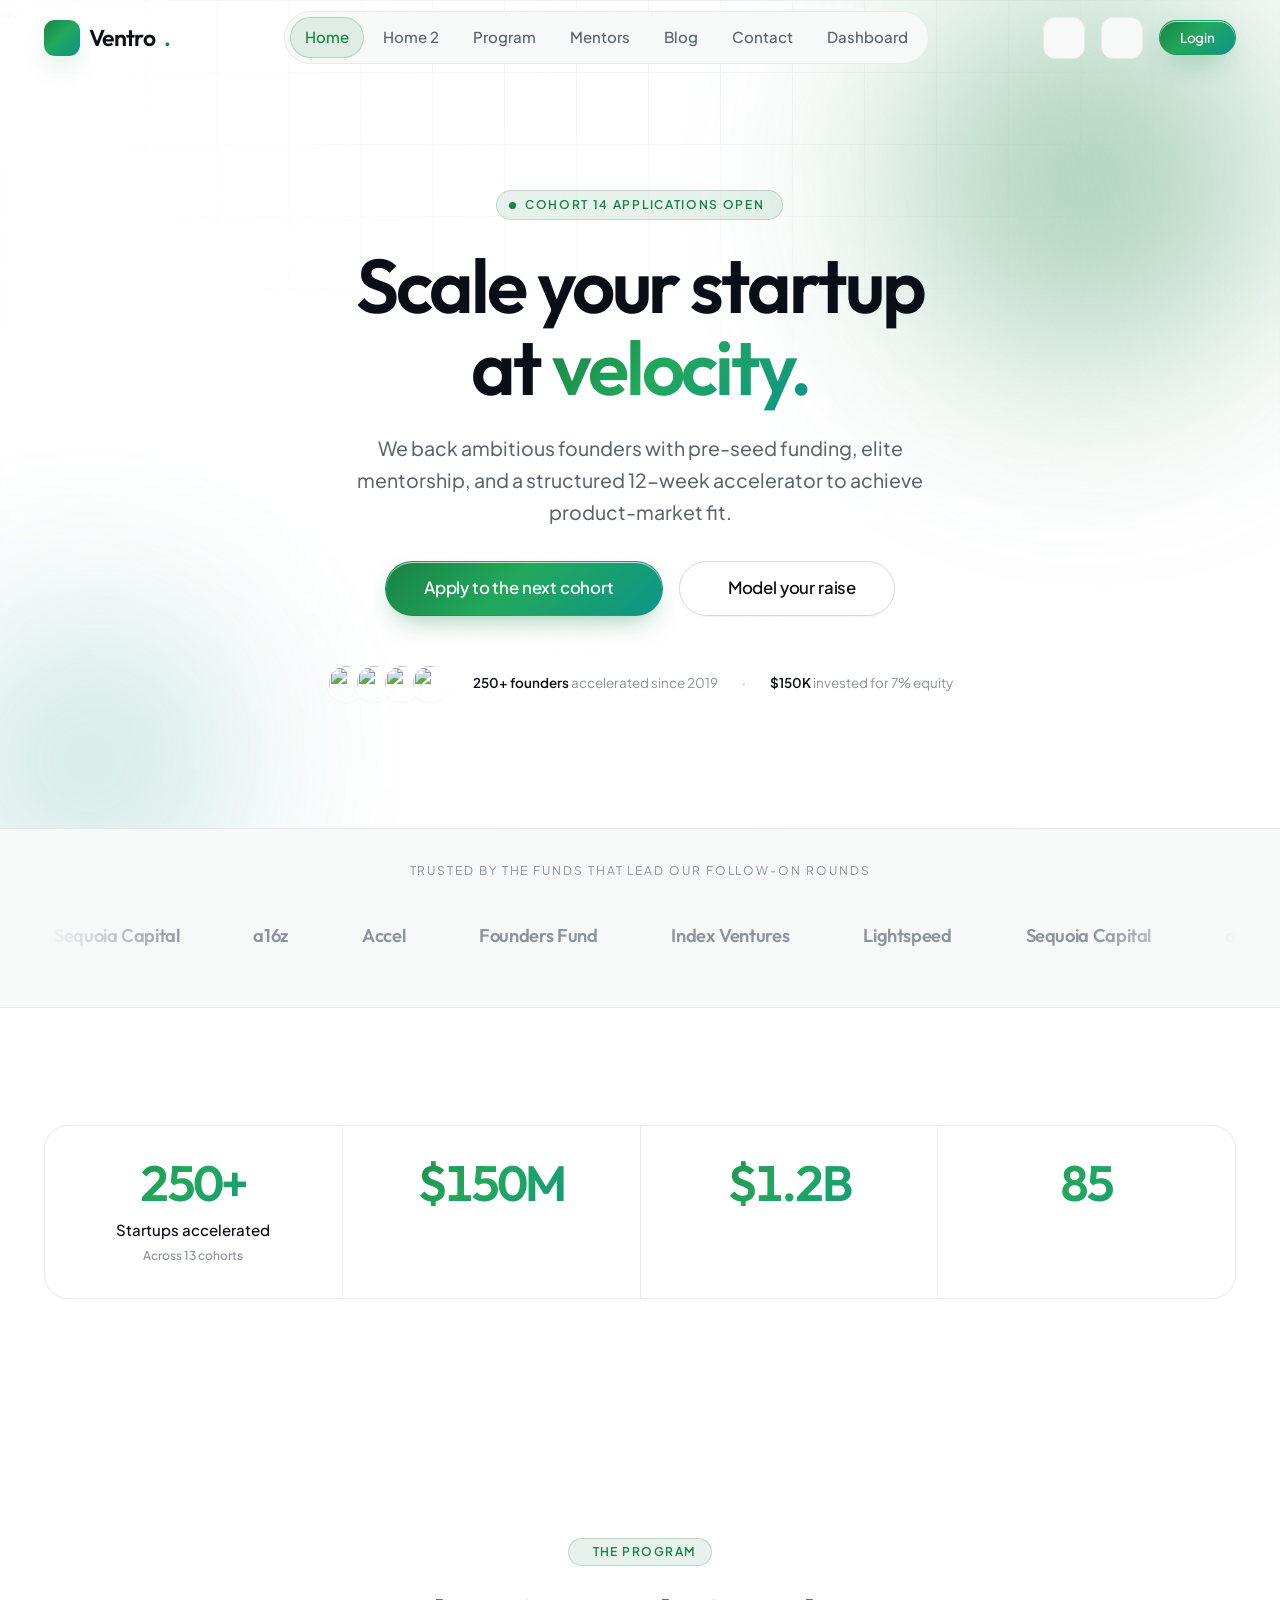
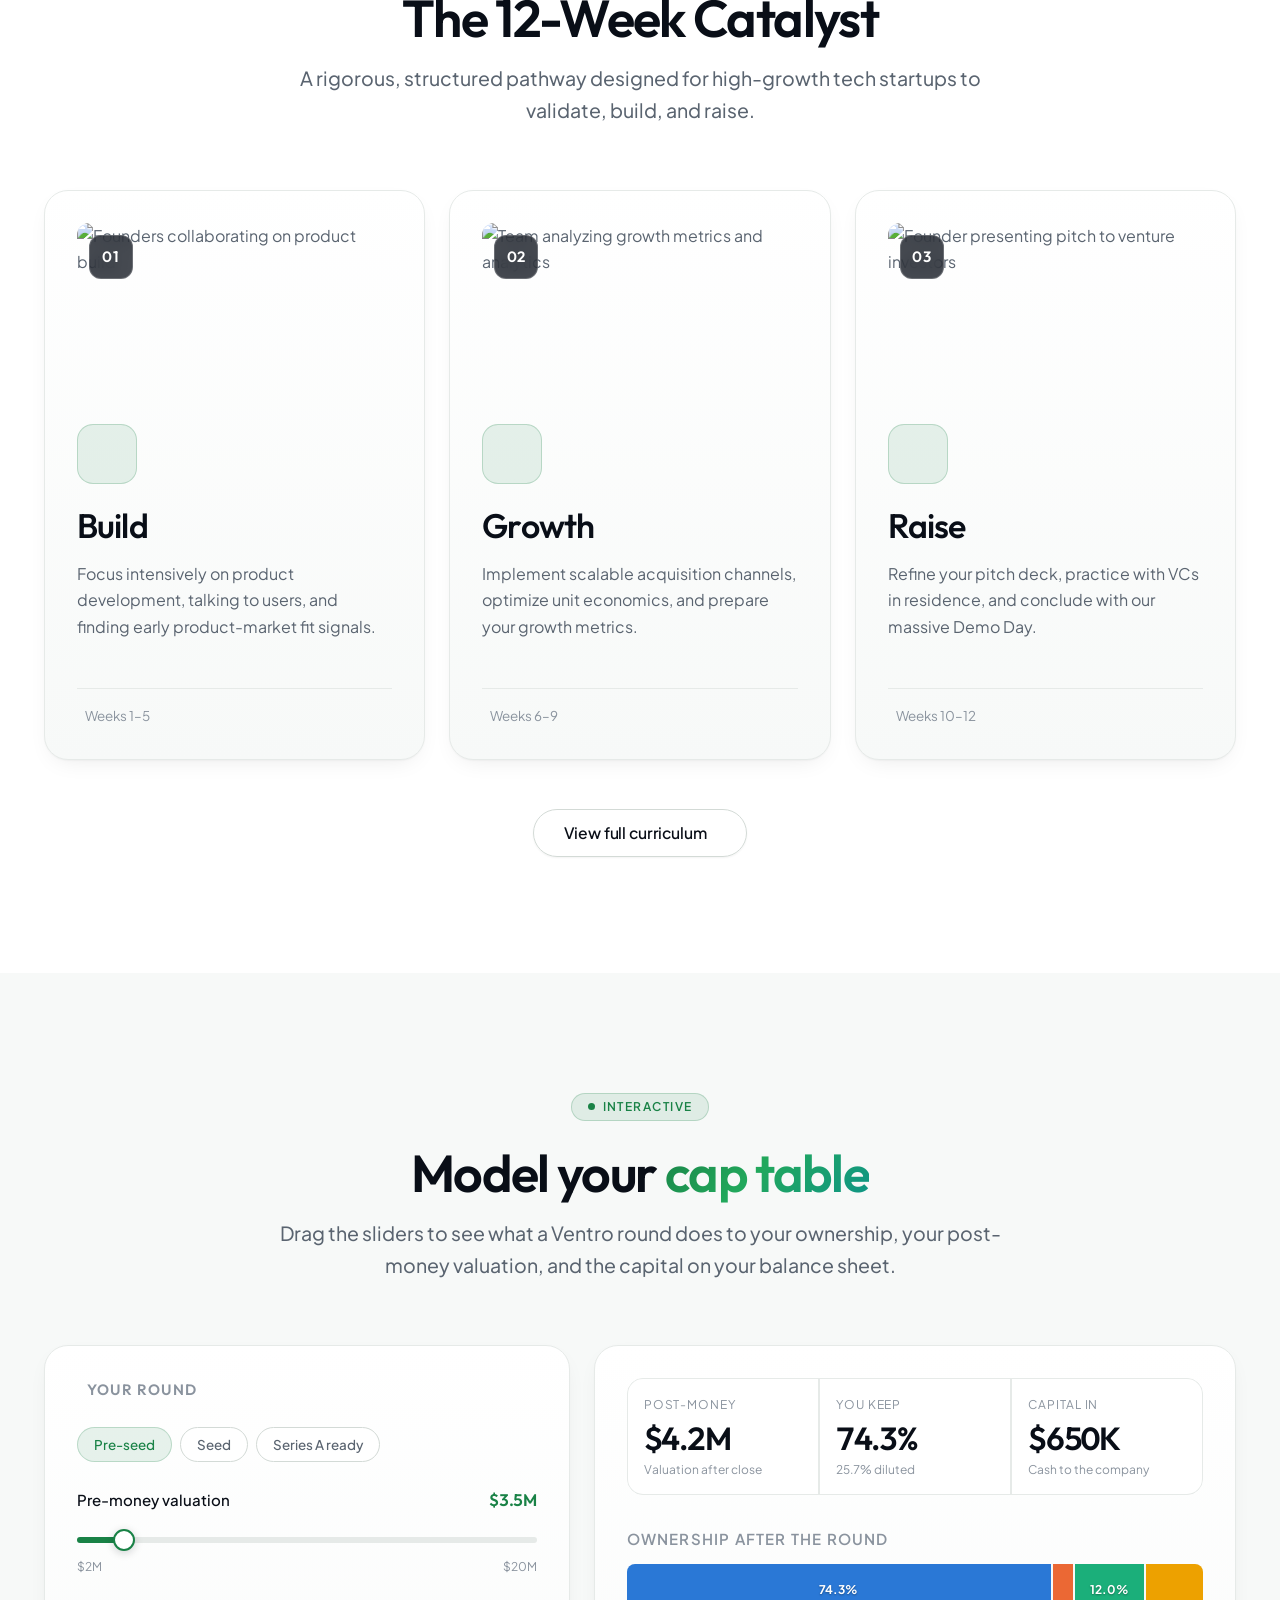
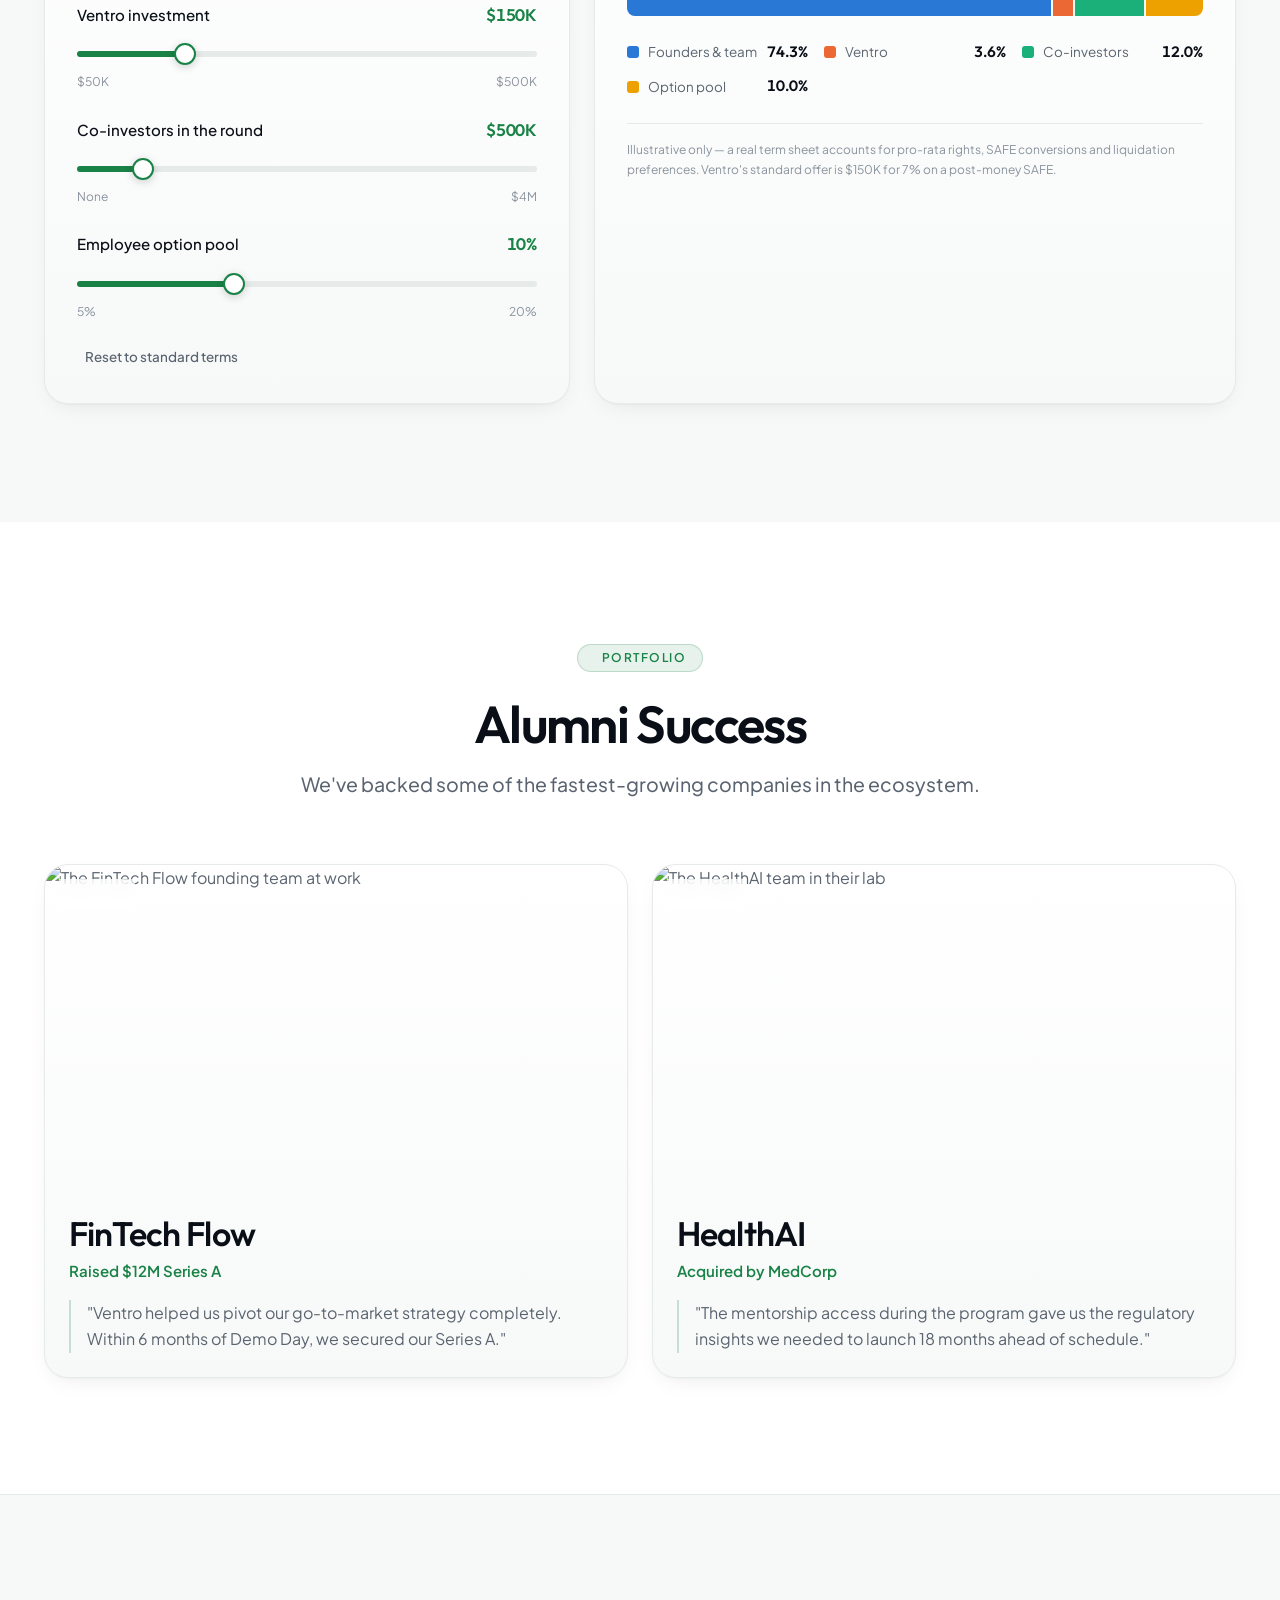
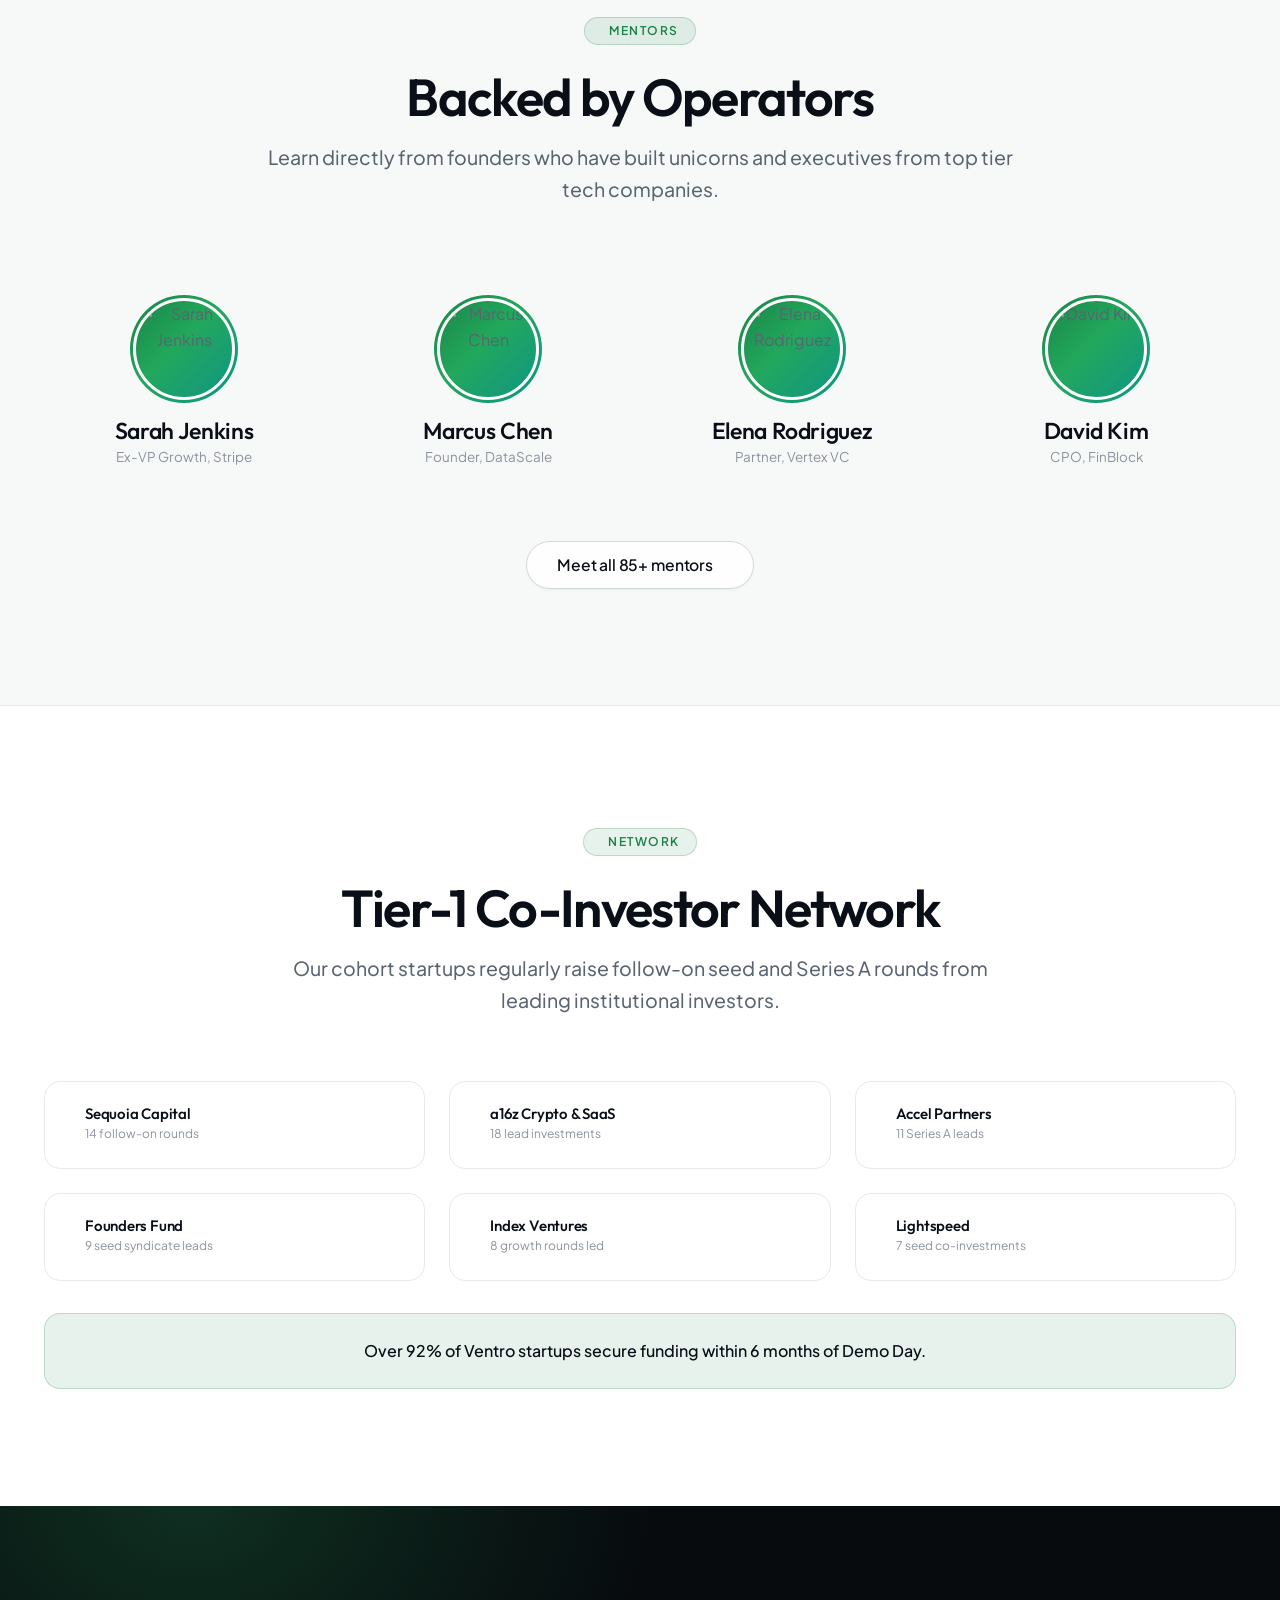
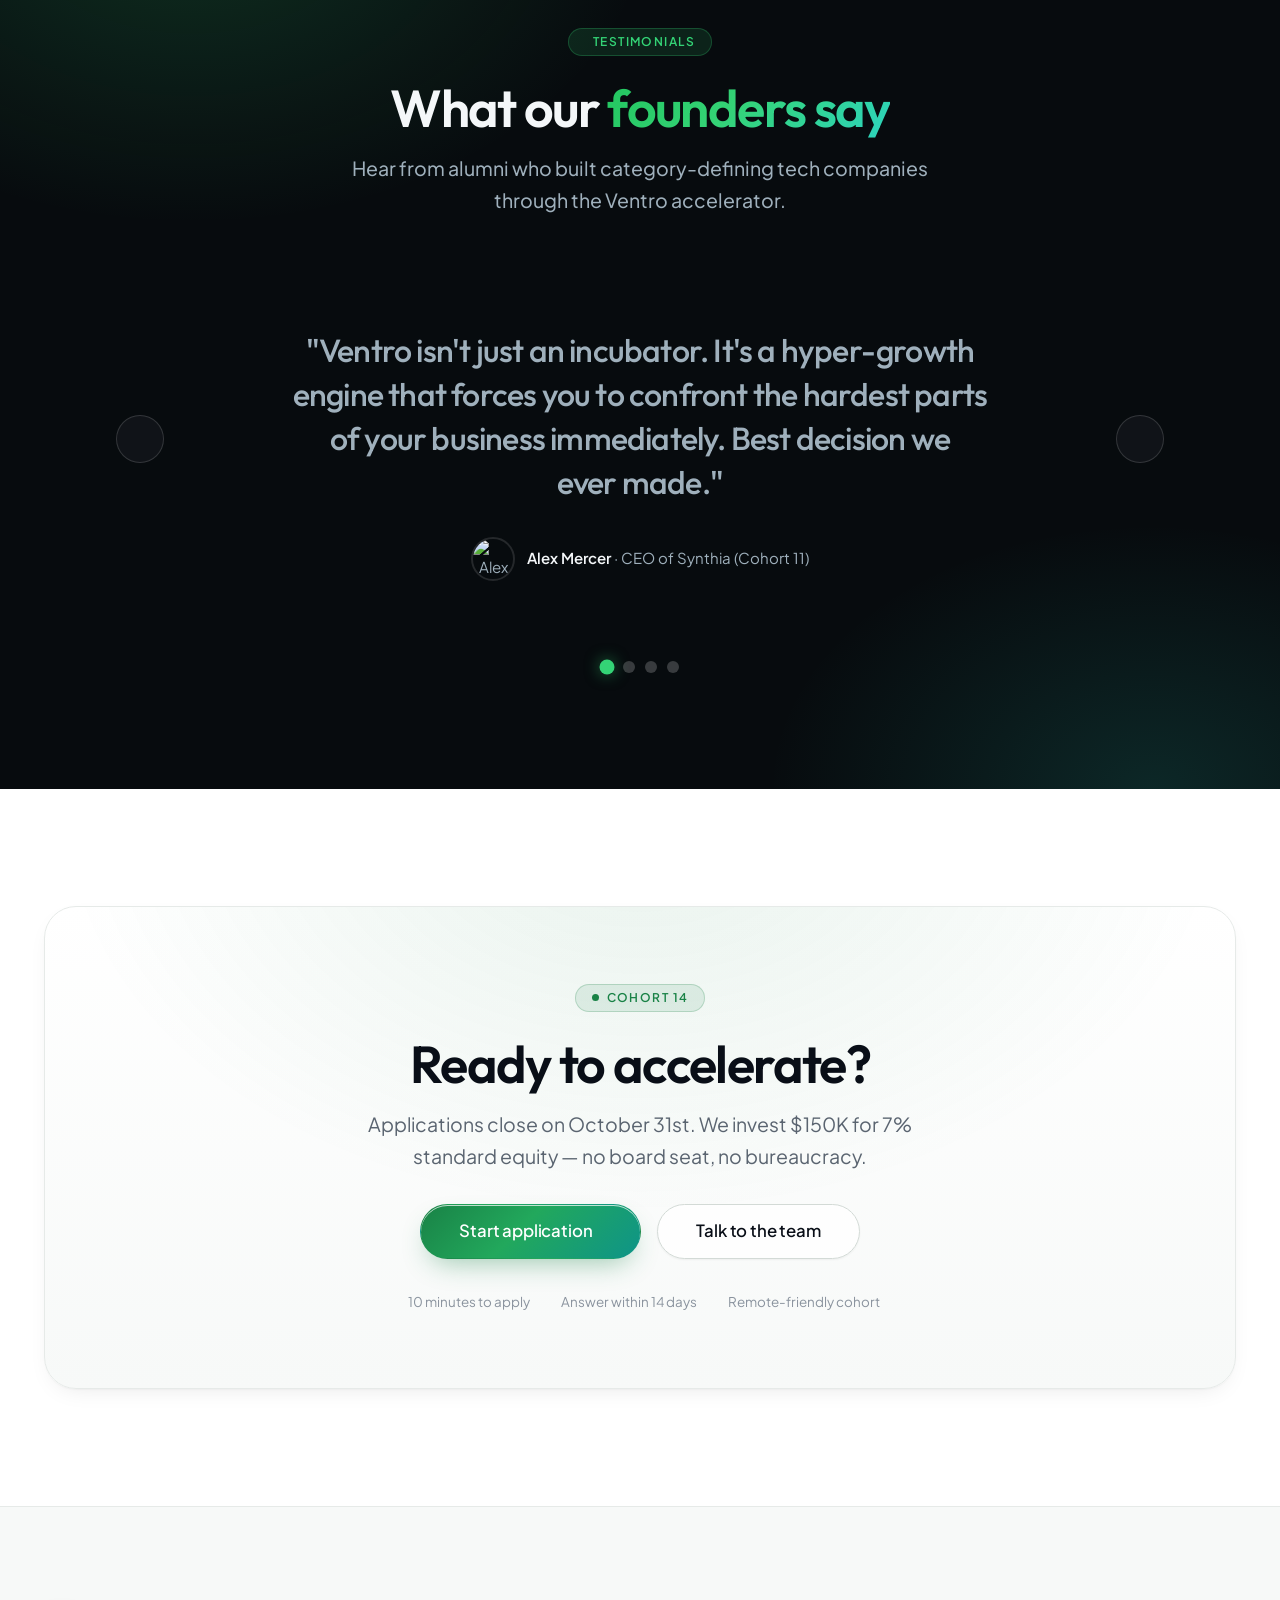
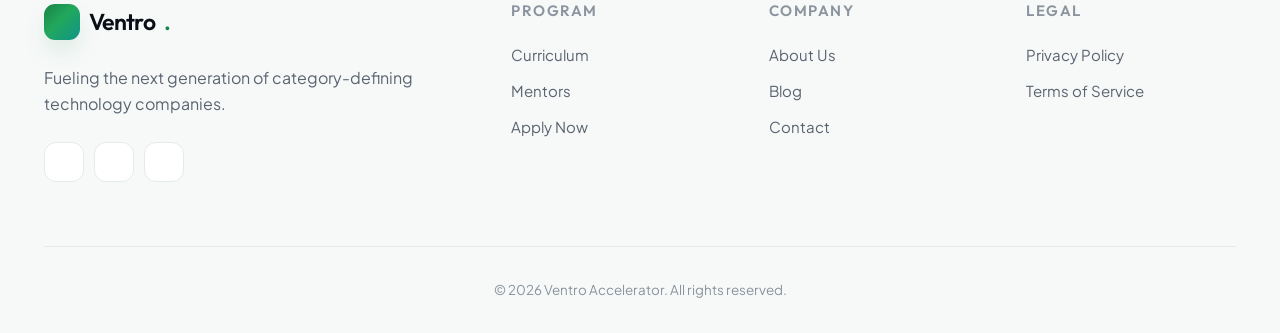
==== index.html @ 454dafbb "first" ====
<!DOCTYPE html>
<html lang="en">

<head>
  <meta charset="UTF-8">
  <meta name="viewport" content="width=device-width, initial-scale=1.0">
  <title>Ventro | Startup Incubator &amp; Accelerator</title>
  <meta name="description"
    content="Ventro is a high-growth startup accelerator program designed to take founders from idea to market scale.">

  <!-- Fonts -->
  <link rel="preconnect" href="https://fonts.googleapis.com">
  <link rel="preconnect" href="https://fonts.gstatic.com" crossorigin>
  <link
    href="https://fonts.googleapis.com/css2?family=Outfit:wght@300;400;500;600;700&family=Plus+Jakarta+Sans:wght@400;450;500;600&display=swap"
    rel="stylesheet">

  <!-- Icons -->
  <script src="https://unpkg.com/@phosphor-icons/web"></script>

  <!-- CSS -->
  <link rel="stylesheet" href="assets/css/style.css">
  <link rel="stylesheet" href="assets/css/rtl.css">
</head>

<body>

  <!-- Drawer Overlay -->
  <div class="drawer-overlay"></div>

  <!-- Mobile Drawer -->
  <aside class="mobile-drawer">
    <div class="drawer-header">
      <div class="nav-brand">
        <i class="ph-fill ph-rocket-launch"></i>
        Ventro<span>.</span>
      </div>
      <button class="drawer-close" aria-label="Close menu"><i class="ph ph-x"></i></button>
    </div>
    <nav class="drawer-links">
      <a href="index.html" class="drawer-link active">Home</a>
      <a href="home2.html" class="drawer-link">Home 2</a>
      <a href="program.html" class="drawer-link">Program</a>
      <a href="mentors.html" class="drawer-link">Mentors</a>
      <a href="blog.html" class="drawer-link">Blog</a>
      <a href="contact.html" class="drawer-link">Contact</a>
      <a href="dashboard.html" class="drawer-link">Dashboard</a>
      <a href="login.html" class="drawer-link drawer-link-primary">Login</a>
    </nav>
    <div class="drawer-footer">
      <button class="theme-toggle" aria-label="Toggle theme"><i class="ph ph-moon"></i></button>
      <button class="rtl-toggle" aria-label="Toggle RTL"><i class="ph ph-arrows-left-right"></i></button>
    </div>
  </aside>

  <!-- Navbar -->
  <header class="navbar">
    <div class="container">
      <a href="index.html" class="nav-brand">
        <i class="ph-fill ph-rocket-launch"></i>
        Ventro<span>.</span>
      </a>

      <nav class="nav-links">
        <a href="index.html" class="nav-link active">Home</a>
        <a href="home2.html" class="nav-link">Home 2</a>
        <a href="program.html" class="nav-link">Program</a>
        <a href="mentors.html" class="nav-link">Mentors</a>
        <a href="blog.html" class="nav-link">Blog</a>
        <a href="contact.html" class="nav-link">Contact</a>
        <a href="dashboard.html" class="nav-link">Dashboard</a>
      </nav>

      <div class="nav-actions">
        <button class="theme-toggle" aria-label="Toggle theme"><i class="ph ph-moon"></i></button>
        <button class="rtl-toggle" aria-label="Toggle RTL" title="Toggle RTL"><i
            class="ph ph-arrows-left-right"></i></button>
        <a href="login.html" class="btn btn-primary btn-sm">Login</a>
        <button class="nav-toggle" aria-label="Open menu"><i class="ph ph-list"></i></button>
      </div>
    </div>
  </header>

  <main>
    <!-- 1. Hero -->
    <section class="hero hero-centered">
      <div class="hero-bg">
        <img
          src="https://images.unsplash.com/photo-1486406146926-c627a92ad1ab?auto=format&amp;fit=crop&amp;w=2000&amp;q=80"
          alt="" aria-hidden="true">
        <div class="hero-bg-overlay"></div>
      </div>
      <div class="hero-shapes"></div>
      <div class="container">
        <div class="hero-content">
          <span class="hero-subtitle animate-on-scroll">
            <span class="eyebrow-dot"></span> Cohort 14 applications open
          </span>
          <h1 class="animate-on-scroll delay-1">Scale your startup at <span class="gradient-text">velocity.</span></h1>
          <p class="hero-lead animate-on-scroll delay-2">We back ambitious founders with pre-seed funding, elite
            mentorship, and a structured 12-week accelerator to achieve product-market fit.</p>
          <div class="hero-actions animate-on-scroll delay-3">
            <a href="program.html#apply" class="btn btn-primary btn-lg">
              Apply to the next cohort <i class="ph ph-arrow-right btn-arrow"></i>
            </a>
            <a href="#capSim" class="btn btn-outline btn-lg">
              <i class="ph ph-sliders-horizontal"></i> Model your raise
            </a>
          </div>

          <div class="hero-trust animate-on-scroll delay-4">
            <div class="avatar-stack">
              <img
                src="https://images.unsplash.com/photo-1560250097-0b93528c311a?auto=format&amp;fit=crop&amp;w=120&amp;q=80"
                alt="">
              <img
                src="https://images.unsplash.com/photo-1573496359142-b8d87734a5a2?auto=format&amp;fit=crop&amp;w=120&amp;q=80"
                alt="">
              <img
                src="https://images.unsplash.com/photo-1519085360753-af0119f7cbe7?auto=format&amp;fit=crop&amp;w=120&amp;q=80"
                alt="">
              <img
                src="https://images.unsplash.com/photo-1472099645785-5658abf4ff4e?auto=format&amp;fit=crop&amp;w=120&amp;q=80"
                alt="">
            </div>
            <span><strong>250+ founders</strong> accelerated since 2019</span>
            <span aria-hidden="true">&middot;</span>
            <span><strong>$150K</strong> invested for 7% equity</span>
          </div>
        </div>
      </div>
    </section>

    <!-- 2. Partner marquee -->
    <section class="band-plain band-tight">
      <div class="container">
        <p class="logo-band-label">Trusted by the funds that lead our follow-on rounds</p>
        <div class="marquee">
          <div class="marquee-track">
            <span class="marquee-item"><i class="ph-fill ph-buildings"></i> Sequoia Capital</span>
            <span class="marquee-item"><i class="ph-fill ph-chart-line-up"></i> a16z</span>
            <span class="marquee-item"><i class="ph-fill ph-globe-hemisphere-west"></i> Accel</span>
            <span class="marquee-item"><i class="ph-fill ph-lightning"></i> Founders Fund</span>
            <span class="marquee-item"><i class="ph-fill ph-compass-tool"></i> Index Ventures</span>
            <span class="marquee-item"><i class="ph-fill ph-diamond"></i> Lightspeed</span>
            <!-- duplicated for a seamless loop -->
            <span class="marquee-item" aria-hidden="true"><i class="ph-fill ph-buildings"></i> Sequoia Capital</span>
            <span class="marquee-item" aria-hidden="true"><i class="ph-fill ph-chart-line-up"></i> a16z</span>
            <span class="marquee-item" aria-hidden="true"><i class="ph-fill ph-globe-hemisphere-west"></i> Accel</span>
            <span class="marquee-item" aria-hidden="true"><i class="ph-fill ph-lightning"></i> Founders Fund</span>
            <span class="marquee-item" aria-hidden="true"><i class="ph-fill ph-compass-tool"></i> Index Ventures</span>
            <span class="marquee-item" aria-hidden="true"><i class="ph-fill ph-diamond"></i> Lightspeed</span>
          </div>
        </div>
      </div>
    </section>

    <!-- 3. Impact Stats -->
    <section class="section">
      <div class="container">
        <div class="stats-band animate-on-scroll">
          <div class="stat-card">
            <p class="stat-value stat-counter" data-target="250" data-suffix="+">0</p>
            <p class="stat-label">Startups accelerated<span class="stat-note">Across 13 cohorts</span></p>
          </div>
          <div class="stat-card">
            <p class="stat-value stat-counter" data-target="150" data-prefix="$" data-suffix="M">0</p>
            <p class="stat-label">Total funding raised<span class="stat-note">Follow-on capital</span></p>
          </div>
          <div class="stat-card">
            <p class="stat-value stat-counter" data-target="1.2" data-prefix="$" data-suffix="B">0</p>
            <p class="stat-label">Alumni valuation<span class="stat-note">Combined, at last round</span></p>
          </div>
          <div class="stat-card">
            <p class="stat-value stat-counter" data-target="85" data-suffix="">0</p>
            <p class="stat-label">Expert mentors<span class="stat-note">Operators &amp; investors</span></p>
          </div>
        </div>
      </div>
    </section>

    <!-- 4. Program Snapshot -->
    <section class="section">
      <div class="container">
        <div class="section-header animate-on-scroll">
          <span class="eyebrow"><i class="ph-fill ph-path"></i> The program</span>
          <h2>The 12-Week Catalyst</h2>
          <p>A rigorous, structured pathway designed for high-growth tech startups to validate, build, and raise.</p>
        </div>

        <div class="card-grid grid-3 animate-on-scroll delay-1">
          <div class="card phase-card">
            <div class="phase-media">
              <img
                src="https://images.unsplash.com/photo-1522071820081-009f0129c71c?auto=format&amp;fit=crop&amp;w=800&amp;q=80"
                alt="Founders collaborating on product build">
              <span class="phase-num">01</span>
            </div>
            <i class="ph-fill ph-rocket card-icon"></i>
            <h3>Build</h3>
            <p>Focus intensively on product development, talking to users, and finding early product-market fit signals.
            </p>
            <div class="phase-meta"><i class="ph ph-calendar-blank"></i> Weeks 1&ndash;5</div>
          </div>
          <div class="card phase-card">
            <div class="phase-media">
              <img
                src="https://images.unsplash.com/photo-1460925895917-afdab827c52f?auto=format&amp;fit=crop&amp;w=800&amp;q=80"
                alt="Team analyzing growth metrics and analytics">
              <span class="phase-num">02</span>
            </div>
            <i class="ph-fill ph-users-three card-icon"></i>
            <h3>Growth</h3>
            <p>Implement scalable acquisition channels, optimize unit economics, and prepare your growth metrics.</p>
            <div class="phase-meta"><i class="ph ph-calendar-blank"></i> Weeks 6&ndash;9</div>
          </div>
          <div class="card phase-card">
            <div class="phase-media">
              <img
                src="https://images.unsplash.com/photo-1475721027785-f74eccf877e2?auto=format&amp;fit=crop&amp;w=800&amp;q=80"
                alt="Founder presenting pitch to venture investors">
              <span class="phase-num">03</span>
            </div>
            <i class="ph-fill ph-presentation-chart card-icon"></i>
            <h3>Raise</h3>
            <p>Refine your pitch deck, practice with VCs in residence, and conclude with our massive Demo Day.</p>
            <div class="phase-meta"><i class="ph ph-calendar-blank"></i> Weeks 10&ndash;12</div>
          </div>
        </div>

        <div style="text-align: center; margin-top: var(--space-6);" class="animate-on-scroll delay-2">
          <a href="program.html" class="btn btn-outline">View full curriculum <i
              class="ph ph-arrow-right btn-arrow"></i></a>
        </div>
      </div>
    </section>

    <!-- 5. INTERACTIVE: Cap table simulator -->
    <section class="section band" id="capSim">
      <div class="container">
        <div class="section-header animate-on-scroll">
          <span class="eyebrow"><span class="eyebrow-dot"></span> Interactive</span>
          <h2>Model your <span class="gradient-text">cap table</span></h2>
          <p>Drag the sliders to see what a Ventro round does to your ownership, your post-money valuation, and the
            capital on your balance sheet.</p>
        </div>

        <div class="sim animate-on-scroll delay-1">
          <!-- Controls -->
          <div class="sim-panel sim-controls">
            <p class="sim-panel-title"><i class="ph-fill ph-sliders-horizontal"></i> Your round</p>

            <div class="sim-presets" role="group" aria-label="Scenario presets">
              <button type="button" class="sim-preset is-active" data-preset="preseed"
                aria-pressed="true">Pre-seed</button>
              <button type="button" class="sim-preset" data-preset="seed" aria-pressed="false">Seed</button>
              <button type="button" class="sim-preset" data-preset="growth" aria-pressed="false">Series A ready</button>
            </div>

            <div class="sim-field">
              <label class="sim-label" for="simPre">
                Pre-money valuation <span class="sim-value num" id="simPreOut">$3.5M</span>
              </label>
              <input class="sim-range" type="range" id="simPre" min="2000000" max="20000000" step="250000"
                value="3500000">
              <div class="sim-scale"><span>$2M</span><span>$20M</span></div>
            </div>

            <div class="sim-field">
              <label class="sim-label" for="simVentro">
                Ventro investment <span class="sim-value num" id="simVentroOut">$150K</span>
              </label>
              <input class="sim-range" type="range" id="simVentro" min="50000" max="500000" step="25000" value="150000">
              <div class="sim-scale"><span>$50K</span><span>$500K</span></div>
            </div>

            <div class="sim-field">
              <label class="sim-label" for="simRound">
                Co-investors in the round <span class="sim-value num" id="simRoundOut">$500K</span>
              </label>
              <input class="sim-range" type="range" id="simRound" min="0" max="4000000" step="100000" value="500000">
              <div class="sim-scale"><span>None</span><span>$4M</span></div>
            </div>

            <div class="sim-field">
              <label class="sim-label" for="simEsop">
                Employee option pool <span class="sim-value num" id="simEsopOut">10%</span>
              </label>
              <input class="sim-range" type="range" id="simEsop" min="5" max="20" step="1" value="10">
              <div class="sim-scale"><span>5%</span><span>20%</span></div>
            </div>

            <button type="button" class="sim-reset" id="simReset">
              <i class="ph ph-arrow-counter-clockwise"></i> Reset to standard terms
            </button>
          </div>

          <!-- Output -->
          <div class="sim-panel sim-output">
            <div class="sim-kpis">
              <div class="sim-kpi">
                <span class="sim-kpi-label">Post-money</span>
                <strong class="sim-kpi-value num" id="kpiPost">$4.2M</strong>
                <span class="sim-kpi-note">Valuation after close</span>
              </div>
              <div class="sim-kpi">
                <span class="sim-kpi-label">You keep</span>
                <strong class="sim-kpi-value num" id="kpiFounders">74.3%</strong>
                <span class="sim-kpi-note num" id="kpiDilution">25.7% diluted</span>
              </div>
              <div class="sim-kpi">
                <span class="sim-kpi-label">Capital in</span>
                <strong class="sim-kpi-value num" id="kpiCapital">$650K</strong>
                <span class="sim-kpi-note">Cash to the company</span>
              </div>
            </div>

            <p class="sim-viz-title">Ownership after the round</p>
            <div class="sim-bar" id="simBar" role="img" aria-label="Ownership after the round">
              <div class="sim-seg is-wide" data-series="1" style="--w: 74.3%"><span class="sim-seg-pct">74.3%</span>
              </div>
              <div class="sim-seg" data-series="2" style="--w: 3.6%"><span class="sim-seg-pct">3.6%</span></div>
              <div class="sim-seg is-wide" data-series="3" style="--w: 12.1%"><span class="sim-seg-pct">12.1%</span>
              </div>
              <div class="sim-seg" data-series="4" style="--w: 10%"><span class="sim-seg-pct">10.0%</span></div>
            </div>

            <ul class="sim-legend">
              <li><span class="sim-swatch" data-series="1"></span> Founders &amp; team <strong class="num"
                  id="legend-founders">74.3%</strong></li>
              <li><span class="sim-swatch" data-series="2"></span> Ventro <strong class="num"
                  id="legend-ventro">3.6%</strong></li>
              <li><span class="sim-swatch" data-series="3"></span> Co-investors <strong class="num"
                  id="legend-round">12.1%</strong></li>
              <li><span class="sim-swatch" data-series="4"></span> Option pool <strong class="num"
                  id="legend-esop">10.0%</strong></li>
            </ul>

            <p class="sim-footnote">
              Illustrative only &mdash; a real term sheet accounts for pro-rata rights, SAFE conversions and liquidation
              preferences.
              Ventro's standard offer is $150K for 7% on a post-money SAFE.
            </p>
          </div>
        </div>
      </div>
    </section>

    <!-- 6. Portfolio Company Success Stories -->
    <section class="section">
      <div class="container">
        <div class="section-header animate-on-scroll">
          <span class="eyebrow"><i class="ph-fill ph-trophy"></i> Portfolio</span>
          <h2>Alumni Success</h2>
          <p>We've backed some of the fastest-growing companies in the ecosystem.</p>
        </div>

        <div class="card-grid animate-on-scroll delay-1"
          style="grid-template-columns: repeat(auto-fit, minmax(340px, 1fr));">
          <article class="card story-card">
            <div class="story-media">
              <img
                src="https://images.unsplash.com/photo-1556761175-4b46a572b786?auto=format&amp;fit=crop&amp;w=900&amp;q=80"
                alt="The FinTech Flow founding team at work">
              <span class="chip">Cohort 9</span>
            </div>
            <div class="story-body">
              <h3>FinTech Flow</h3>
              <p class="story-raise"><i class="ph-fill ph-trend-up"></i> Raised $12M Series A</p>
              <p class="story-quote">"Ventro helped us pivot our go-to-market strategy completely. Within 6 months of
                Demo Day, we secured our Series A."</p>
            </div>
          </article>

          <article class="card story-card">
            <div class="story-media">
              <img
                src="https://images.unsplash.com/photo-1573164713988-8665fc963095?auto=format&amp;fit=crop&amp;w=900&amp;q=80"
                alt="The HealthAI team in their lab">
              <span class="chip">Cohort 7</span>
            </div>
            <div class="story-body">
              <h3>HealthAI</h3>
              <p class="story-raise"><i class="ph-fill ph-handshake"></i> Acquired by MedCorp</p>
              <p class="story-quote">"The mentorship access during the program gave us the regulatory insights we needed
                to launch 18 months ahead of schedule."</p>
            </div>
          </article>
        </div>
      </div>
    </section>

    <!-- 7. Mentors Preview -->
    <section class="section band-plain">
      <div class="container">
        <div class="section-header animate-on-scroll">
          <span class="eyebrow"><i class="ph-fill ph-users-three"></i> Mentors</span>
          <h2>Backed by Operators</h2>
          <p>Learn directly from founders who have built unicorns and executives from top tier tech companies.</p>
        </div>

        <div class="mentor-grid animate-on-scroll delay-1">
          <div class="mentor">
            <div class="mentor-photo">
              <img
                src="https://images.unsplash.com/photo-1560250097-0b93528c311a?auto=format&amp;fit=crop&amp;w=300&amp;q=80"
                alt="Sarah Jenkins">
            </div>
            <h4>Sarah Jenkins</h4>
            <p class="mentor-role">Ex-VP Growth, Stripe</p>
          </div>
          <div class="mentor">
            <div class="mentor-photo">
              <img
                src="https://images.unsplash.com/photo-1573496359142-b8d87734a5a2?auto=format&amp;fit=crop&amp;w=300&amp;q=80"
                alt="Marcus Chen">
            </div>
            <h4>Marcus Chen</h4>
            <p class="mentor-role">Founder, DataScale</p>
          </div>
          <div class="mentor">
            <div class="mentor-photo">
              <img
                src="https://images.unsplash.com/photo-1519085360753-af0119f7cbe7?auto=format&amp;fit=crop&amp;w=300&amp;q=80"
                alt="Elena Rodriguez">
            </div>
            <h4>Elena Rodriguez</h4>
            <p class="mentor-role">Partner, Vertex VC</p>
          </div>
          <div class="mentor">
            <div class="mentor-photo">
              <img
                src="https://images.unsplash.com/photo-1472099645785-5658abf4ff4e?auto=format&amp;fit=crop&amp;w=300&amp;q=80"
                alt="David Kim">
            </div>
            <h4>David Kim</h4>
            <p class="mentor-role">CPO, FinBlock</p>
          </div>
        </div>

        <div style="text-align: center; margin-top: var(--space-6);" class="animate-on-scroll delay-2">
          <a href="mentors.html" class="btn btn-outline">Meet all 85+ mentors <i
              class="ph ph-arrow-right btn-arrow"></i></a>
        </div>
      </div>
    </section>

    <!-- 8. Ecosystem & VC Co-Investors Network -->
    <section class="section">
      <div class="container">
        <div class="section-header animate-on-scroll">
          <span class="eyebrow"><i class="ph-fill ph-graph"></i> Network</span>
          <h2>Tier-1 Co-Investor Network</h2>
          <p>Our cohort startups regularly raise follow-on seed and Series A rounds from leading institutional
            investors.</p>
        </div>

        <div class="investor-grid animate-on-scroll delay-1">
          <div class="investor-tile">
            <i class="ph-fill ph-buildings"></i>
            <div>
              <h4>Sequoia Capital</h4>
              <p>14 follow-on rounds</p>
            </div>
          </div>
          <div class="investor-tile">
            <i class="ph-fill ph-chart-line-up"></i>
            <div>
              <h4>a16z Crypto &amp; SaaS</h4>
              <p>18 lead investments</p>
            </div>
          </div>
          <div class="investor-tile">
            <i class="ph-fill ph-globe-hemisphere-west"></i>
            <div>
              <h4>Accel Partners</h4>
              <p>11 Series A leads</p>
            </div>
          </div>
          <div class="investor-tile">
            <i class="ph-fill ph-lightning"></i>
            <div>
              <h4>Founders Fund</h4>
              <p>9 seed syndicate leads</p>
            </div>
          </div>
          <div class="investor-tile">
            <i class="ph-fill ph-compass-tool"></i>
            <div>
              <h4>Index Ventures</h4>
              <p>8 growth rounds led</p>
            </div>
          </div>
          <div class="investor-tile">
            <i class="ph-fill ph-diamond"></i>
            <div>
              <h4>Lightspeed</h4>
              <p>7 seed co-investments</p>
            </div>
          </div>
        </div>

        <div class="proof-bar animate-on-scroll delay-2">
          <i class="ph-fill ph-seal-check"></i>
          Over 92% of Ventro startups secure funding within 6 months of Demo Day.
        </div>
      </div>
    </section>

    <!-- 9. Testimonials Slider -->
    <section class="section section-dark">
      <div class="container animate-on-scroll">
        <div class="section-header text-center" style="margin-bottom: var(--space-6);">
          <span class="eyebrow"
            style="background: rgba(52, 211, 118, 0.12); color: #34D376; border-color: rgba(52, 211, 118, 0.25);">
            <i class="ph-fill ph-quotes"></i> Testimonials
          </span>
          <h2 style="color: #F4F7F9;">What our <span class="gradient-text">founders say</span></h2>
          <p style="color: #9FB0BC; max-width: 600px; margin: 0 auto;">Hear from alumni who built category-defining tech
            companies through the Ventro accelerator.</p>
        </div>

        <div class="testimonial-slider-wrapper">
          <button type="button" class="testimonial-arrow prev" aria-label="Previous testimonial"><i
              class="ph ph-caret-left"></i></button>

          <div class="testimonial-slider" id="testimonialSlider">
            <!-- Slide 1 -->
            <div class="testimonial-slide">
              <div class="testimonial-card">
                <i class="ph-fill ph-quotes quote-mark"></i>
                <p class="quote-text">"Ventro isn't just an incubator. It's a hyper-growth engine that forces you to
                  confront the hardest parts of your business immediately. Best decision we ever made."</p>
                <div class="quote-author">
                  <img
                    src="https://images.unsplash.com/photo-1507003211169-0a1dd7228f2d?auto=format&amp;fit=crop&amp;w=120&amp;q=80"
                    alt="Alex Mercer">
                  <span><strong>Alex Mercer</strong> &middot; CEO of Synthia (Cohort 11)</span>
                </div>
              </div>
            </div>

            <!-- Slide 2 -->
            <div class="testimonial-slide">
              <div class="testimonial-card">
                <i class="ph-fill ph-quotes quote-mark"></i>
                <p class="quote-text">"The mentorship network alone paid back our equity tenfold. Within 12 weeks, we
                  expanded from 2 enterprise pilots to $800k ARR and closed our Series A."</p>
                <div class="quote-author">
                  <img
                    src="https://images.unsplash.com/photo-1573496359142-b8d87734a5a2?auto=format&amp;fit=crop&amp;w=120&amp;q=80"
                    alt="Sophia Chen">
                  <span><strong>Sophia Chen</strong> &middot; Co-Founder of DataMesh (Cohort 12)</span>
                </div>
              </div>
            </div>

            <!-- Slide 3 -->
            <div class="testimonial-slide">
              <div class="testimonial-card">
                <i class="ph-fill ph-quotes quote-mark"></i>
                <p class="quote-text">"Demo Day was electrifying. We pitched to 300+ institutional VCs and closed our
                  $3.2M Seed round within 14 days of graduating."</p>
                <div class="quote-author">
                  <img
                    src="https://images.unsplash.com/photo-1500648767791-00dcc994a43e?auto=format&amp;fit=crop&amp;w=120&amp;q=80"
                    alt="David Vance">
                  <span><strong>David Vance</strong> &middot; Founder of PayPulse (Cohort 10)</span>
                </div>
              </div>
            </div>

            <!-- Slide 4 -->
            <div class="testimonial-slide">
              <div class="testimonial-card">
                <i class="ph-fill ph-quotes quote-mark"></i>
                <p class="quote-text">"Ventro's partners challenged our GTM assumptions from Day 1. The pitch coaching
                  transformed how we communicate our technical vision to investors."</p>
                <div class="quote-author">
                  <img
                    src="https://images.unsplash.com/photo-1580489944761-15a19d654956?auto=format&amp;fit=crop&amp;w=120&amp;q=80"
                    alt="Elena Rostova">
                  <span><strong>Elena Rostova</strong> &middot; CEO of BioSynth AI (Cohort 13)</span>
                </div>
              </div>
            </div>
          </div>

          <button type="button" class="testimonial-arrow next" aria-label="Next testimonial"><i
              class="ph ph-caret-right"></i></button>
        </div>

        <div class="testimonial-dots" id="testimonialDots">
          <button type="button" class="testimonial-dot is-active" aria-label="Go to slide 1"></button>
          <button type="button" class="testimonial-dot" aria-label="Go to slide 2"></button>
          <button type="button" class="testimonial-dot" aria-label="Go to slide 3"></button>
          <button type="button" class="testimonial-dot" aria-label="Go to slide 4"></button>
        </div>
      </div>
    </section>

    <!-- 10. CTA -->
    <section class="section">
      <div class="container">
        <div class="cta-panel animate-on-scroll">
          <span class="eyebrow"><span class="eyebrow-dot"></span> Cohort 14</span>
          <h2>Ready to accelerate?</h2>
          <p>Applications close on October 31st. We invest $150K for 7% standard equity &mdash; no board seat, no
            bureaucracy.</p>
          <div class="cta-actions">
            <a href="program.html#apply" class="btn btn-primary btn-lg">Start application <i
                class="ph ph-arrow-right btn-arrow"></i></a>
            <a href="contact.html" class="btn btn-outline btn-lg">Talk to the team</a>
          </div>
          <div class="cta-meta">
            <span><i class="ph-fill ph-clock"></i> 10 minutes to apply</span>
            <span><i class="ph-fill ph-chat-circle-dots"></i> Answer within 14 days</span>
            <span><i class="ph-fill ph-globe-simple"></i> Remote-friendly cohort</span>
          </div>
        </div>
      </div>
    </section>

  </main>

  <footer class="footer">
    <div class="container">
      <div class="footer-grid">
        <div class="footer-col">
          <a href="index.html" class="nav-brand" style="margin-bottom: var(--space-3); display: inline-flex;">
            <i class="ph-fill ph-rocket-launch"></i>
            Ventro<span>.</span>
          </a>
          <p>Fueling the next generation of category-defining technology companies.</p>
          <div class="footer-social">
            <a href="#" aria-label="Twitter"><i class="ph-fill ph-twitter-logo"></i></a>
            <a href="#" aria-label="LinkedIn"><i class="ph-fill ph-linkedin-logo"></i></a>
            <a href="#" aria-label="YouTube"><i class="ph-fill ph-youtube-logo"></i></a>
          </div>
        </div>

        <div class="footer-col">
          <h4>Program</h4>
          <div class="footer-links">
            <a href="program.html" class="footer-link">Curriculum</a>
            <a href="mentors.html" class="footer-link">Mentors</a>
            <a href="program.html#apply" class="footer-link">Apply Now</a>
          </div>
        </div>

        <div class="footer-col">
          <h4>Company</h4>
          <div class="footer-links">
            <a href="about.html" class="footer-link">About Us</a>
            <a href="blog.html" class="footer-link">Blog</a>
            <a href="contact.html" class="footer-link">Contact</a>
          </div>
        </div>

        <div class="footer-col">
          <h4>Legal</h4>
          <div class="footer-links">
            <a href="#" class="footer-link">Privacy Policy</a>
            <a href="#" class="footer-link">Terms of Service</a>
          </div>
        </div>
      </div>

      <div class="footer-bottom">
        <p>&copy; 2026 Ventro Accelerator. All rights reserved.</p>
      </div>
    </div>
  </footer>

  <script src="assets/js/main.js"></script>
</body>

</html>
---- assets/css/style.css ----
/* ==========================================================================
   Ventro - Startup Incubator & Accelerator Template
   Premium design system
   ========================================================================== */
@import url('https://fonts.googleapis.com/css2?family=Outfit:wght@300;400;500;600;700&family=Plus+Jakarta+Sans:wght@400;450;500;600&display=swap');

/* --- DESIGN TOKENS --- */
:root {
  color-scheme: light;

  /* Surfaces */
  --bg-color: #FFFFFF;
  --bg-tint: #F4F7F5;
  --surface-color: #F7F9F8;
  --surface-elevated: #FFFFFF;
  --surface-border: #E6EAE8;
  --surface-border-strong: #D3DAD6;
  --surface-glass: rgba(255, 255, 255, 0.72);

  /* Ink */
  --color-primary: #090E17;
  --color-secondary: #5A6470;
  --color-muted: #8A939E;

  /* Accent */
  --color-accent: #198246;
  --color-accent-hover: #146B39;
  --color-accent-soft: rgba(25, 130, 70, 0.10);
  --color-accent-ring: rgba(25, 130, 70, 0.22);
  --color-accent-2: #0E8F7E;
  --gradient-accent: linear-gradient(135deg, #198246 0%, #22A85C 45%, #0E9488 100%);
  --gradient-sheen: linear-gradient(115deg, transparent 20%, rgba(255,255,255,0.35) 50%, transparent 80%);

  --error-color: #DC2626;
  --success-color: #16A34A;
  --warning-color: #D97706;

  /* Chart roles - validated categorical slots 1-4 (light surface) */
  --series-1: #2a78d6;
  --series-2: #eb6834;
  --series-3: #1baf7a;
  --series-4: #eda100;

  /* Typography */
  --font-heading: 'Outfit', system-ui, sans-serif;
  --font-body: 'Plus Jakarta Sans', system-ui, sans-serif;

  --weight-h1: 600;
  --weight-h2: 600;
  --weight-h3: 560;
  --weight-h4: 540;
  --weight-body: 400;
  --weight-lead: 450;
  --weight-btn: 540;
  --weight-label: 520;
  --weight-caption: 400;
  --weight-bold-inline: 600;

  /* Fluid type scale */
  --size-h1: clamp(2.75rem, 1.6rem + 4.6vw, 4.75rem);
  --size-h2: clamp(2rem, 1.35rem + 2.6vw, 3.25rem);
  --size-h3: clamp(1.5rem, 1.2rem + 1.2vw, 2.125rem);
  --size-h4: clamp(1.2rem, 1.08rem + 0.45vw, 1.45rem);
  --size-body: 1rem;
  --size-lead: clamp(1.05rem, 0.98rem + 0.35vw, 1.22rem);
  --size-btn: 0.98rem;
  --size-label: 0.94rem;
  --size-caption: 0.84rem;
  --size-micro: 0.75rem;

  --lh-heading: 1.08;
  --lh-body: 1.65;

  /* Spacing (8px scale) */
  --space-1: 0.5rem;
  --space-2: 1rem;
  --space-3: 1.5rem;
  --space-4: 2rem;
  --space-6: 3rem;
  --space-8: 4rem;
  --space-12: 6rem;
  --space-16: 8rem;

  /* Radii */
  --radius-xs: 8px;
  --radius-sm: 12px;
  --radius-global: 16px;
  --radius-lg: 24px;
  --radius-xl: 32px;
  --radius-pill: 999px;

  /* Layered shadows */
  --shadow-xs: 0 1px 2px rgba(9, 14, 23, 0.05);
  --shadow-global: 0 1px 2px rgba(9, 14, 23, 0.04), 0 8px 24px -10px rgba(9, 14, 23, 0.10);
  --shadow-hover: 0 2px 4px rgba(9, 14, 23, 0.05), 0 24px 48px -18px rgba(9, 14, 23, 0.20);
  --shadow-lg: 0 4px 8px rgba(9, 14, 23, 0.04), 0 40px 80px -24px rgba(9, 14, 23, 0.22);
  --shadow-accent: 0 12px 28px -10px rgba(25, 130, 70, 0.45);
  --inset-highlight: inset 0 1px 0 rgba(255, 255, 255, 0.7);

  /* Motion */
  --ease-out: cubic-bezier(0.16, 0.84, 0.44, 1);
  --ease-spring: cubic-bezier(0.34, 1.32, 0.64, 1);
  --transition: all 0.3s cubic-bezier(0.16, 0.84, 0.44, 1);

  --nav-height: 76px;
}

[data-theme="dark"] {
  color-scheme: dark;

  --bg-color: #07090C;
  --bg-tint: #0C1014;
  --surface-color: #0E1318;
  --surface-elevated: #131A21;
  --surface-border: #1E262F;
  --surface-border-strong: #2B3540;
  --surface-glass: rgba(10, 14, 18, 0.72);

  --color-primary: #F2F5F7;
  --color-secondary: #9AA5B1;
  --color-muted: #6C7885;

  --color-accent: #34D376;
  --color-accent-hover: #5AE995;
  --color-accent-soft: rgba(52, 211, 118, 0.12);
  --color-accent-ring: rgba(52, 211, 118, 0.26);
  --color-accent-2: #2DD4BF;
  --gradient-accent: linear-gradient(135deg, #22C55E 0%, #34D376 45%, #2DD4BF 100%);
  --gradient-sheen: linear-gradient(115deg, transparent 20%, rgba(255,255,255,0.12) 50%, transparent 80%);

  --error-color: #F87171;
  --success-color: #4ADE80;
  --warning-color: #FBBF24;

  /* Chart roles - validated categorical slots 1-4 (dark surface) */
  --series-1: #3987e5;
  --series-2: #d95926;
  --series-3: #199e70;
  --series-4: #c98500;

  --shadow-xs: 0 1px 2px rgba(0, 0, 0, 0.5);
  --shadow-global: 0 1px 2px rgba(0, 0, 0, 0.4), 0 12px 32px -12px rgba(0, 0, 0, 0.7);
  --shadow-hover: 0 2px 4px rgba(0, 0, 0, 0.4), 0 28px 56px -20px rgba(0, 0, 0, 0.85);
  --shadow-lg: 0 4px 10px rgba(0, 0, 0, 0.5), 0 48px 96px -28px rgba(0, 0, 0, 0.9);
  --shadow-accent: 0 12px 30px -10px rgba(52, 211, 118, 0.40);
  --inset-highlight: inset 0 1px 0 rgba(255, 255, 255, 0.06);
}

/* --- RESET & BASE --- */
*, *::before, *::after {
  margin: 0;
  padding: 0;
  box-sizing: border-box;
}

html {
  scroll-behavior: smooth;
  scroll-padding-top: calc(var(--nav-height) + 24px);
  -webkit-text-size-adjust: 100%;
}

body {
  font-family: var(--font-body);
  font-weight: var(--weight-body);
  font-size: var(--size-body);
  line-height: var(--lh-body);
  color: var(--color-secondary);
  background-color: var(--bg-color);
  transition: background-color 0.4s ease, color 0.4s ease;
  overflow-x: hidden;
  -webkit-font-smoothing: antialiased;
  -moz-osx-font-smoothing: grayscale;
}

/* Ambient page texture: fine grid fading from the top */
body::before {
  content: '';
  position: fixed;
  inset: 0;
  pointer-events: none;
  z-index: 0;
  background-image:
    linear-gradient(to right, var(--surface-border) 1px, transparent 1px),
    linear-gradient(to bottom, var(--surface-border) 1px, transparent 1px);
  background-size: 72px 72px;
  -webkit-mask-image: radial-gradient(ellipse 80% 55% at 50% 0%, #000 0%, transparent 78%);
  mask-image: radial-gradient(ellipse 80% 55% at 50% 0%, #000 0%, transparent 78%);
  opacity: 0.6;
}
[data-theme="dark"] body::before { opacity: 0.4; }

body > * { position: relative; z-index: 1; }

h1, h2, h3, h4, h5, h6 {
  font-family: var(--font-heading);
  line-height: var(--lh-heading);
  color: var(--color-primary);
  margin-bottom: var(--space-3);
  letter-spacing: -0.025em;
  text-wrap: balance;
}

h1 { font-size: var(--size-h1); font-weight: var(--weight-h1); letter-spacing: -0.04em; }
h2 { font-size: var(--size-h2); font-weight: var(--weight-h2); letter-spacing: -0.032em; }
h3 { font-size: var(--size-h3); font-weight: var(--weight-h3); }
h4 { font-size: var(--size-h4); font-weight: var(--weight-h4); letter-spacing: -0.015em; }

p { margin-bottom: var(--space-3); text-wrap: pretty; }

a {
  color: var(--color-accent);
  text-decoration: none;
  transition: color 0.25s var(--ease-out);
}
a:hover { color: var(--color-accent-hover); }

img { max-width: 100%; height: auto; display: block; }
ul { list-style: none; }

::selection {
  background: var(--color-accent);
  color: var(--bg-color);
}

:focus-visible {
  outline: 2px solid var(--color-accent);
  outline-offset: 3px;
  border-radius: 6px;
}

/* Scrollbar */
* { scrollbar-width: thin; scrollbar-color: var(--surface-border-strong) transparent; }
::-webkit-scrollbar { width: 10px; height: 10px; }
::-webkit-scrollbar-track { background: transparent; }
::-webkit-scrollbar-thumb {
  background: var(--surface-border-strong);
  border-radius: var(--radius-pill);
  border: 3px solid var(--bg-color);
}
::-webkit-scrollbar-thumb:hover { background: var(--color-muted); }

/* --- LAYOUT --- */
.container {
  width: 100%;
  max-width: 1240px;
  margin: 0 auto;
  padding: 0 var(--space-3);
}

.section {
  padding: clamp(4rem, 2.5rem + 6vw, 7.5rem) 0;
  position: relative;
}

.section-header {
  text-align: center;
  margin-bottom: var(--space-8);
  max-width: 760px;
  margin-left: auto;
  margin-right: auto;
}

.section-header h2 { text-align: center; margin-bottom: var(--space-2); }

.section-header p {
  text-align: center;
  font-size: var(--size-lead);
  font-weight: var(--weight-lead);
  margin-bottom: 0;
}

/* --- PREMIUM PRIMITIVES --- */
.eyebrow {
  display: inline-flex;
  align-items: center;
  gap: 8px;
  padding: 7px 16px;
  margin-bottom: var(--space-3);
  border-radius: var(--radius-pill);
  background: var(--color-accent-soft);
  border: 1px solid var(--color-accent-ring);
  color: var(--color-accent);
  font-size: var(--size-micro);
  font-weight: 600;
  letter-spacing: 0.12em;
  text-transform: uppercase;
  line-height: 1;
}

.eyebrow i { font-size: 14px; }

.eyebrow-dot {
  width: 7px;
  height: 7px;
  border-radius: 50%;
  background: var(--color-accent);
  animation: pulseDot 2.4s infinite;
}

@keyframes pulseDot {
  0%   { box-shadow: 0 0 0 0 var(--color-accent-ring); }
  70%  { box-shadow: 0 0 0 10px rgba(0, 0, 0, 0); }
  100% { box-shadow: 0 0 0 0 rgba(0, 0, 0, 0); }
}

.gradient-text {
  background: var(--gradient-accent);
  -webkit-background-clip: text;
  background-clip: text;
  -webkit-text-fill-color: transparent;
  color: transparent;
}

.chip {
  display: inline-flex;
  align-items: center;
  gap: 6px;
  padding: 5px 12px;
  border-radius: var(--radius-pill);
  background: var(--color-accent-soft);
  color: var(--color-accent);
  border: 1px solid var(--color-accent-ring);
  font-size: var(--size-micro);
  font-weight: 600;
  line-height: 1.4;
}

.num {
  font-variant-numeric: tabular-nums;
  font-feature-settings: 'tnum' 1;
}

.divider-glow {
  height: 1px;
  border: 0;
  background: linear-gradient(to right, transparent, var(--surface-border-strong), transparent);
  margin: var(--space-8) 0;
}

/* --- BUTTONS --- */
.btn {
  position: relative;
  display: inline-flex;
  align-items: center;
  justify-content: center;
  gap: 10px;
  padding: 15px 30px;
  font-family: var(--font-body);
  font-weight: var(--weight-btn);
  font-size: var(--size-btn);
  letter-spacing: -0.01em;
  border-radius: var(--radius-pill);
  border: 1px solid transparent;
  cursor: pointer;
  text-align: center;
  line-height: 1;
  overflow: hidden;
  isolation: isolate;
  transition: transform 0.35s var(--ease-out), box-shadow 0.35s var(--ease-out),
              background-color 0.3s ease, border-color 0.3s ease, color 0.3s ease;
}

/* sheen sweep */
.btn::after {
  content: '';
  position: absolute;
  inset: 0;
  z-index: -1;
  background: var(--gradient-sheen);
  transform: translateX(-120%);
  transition: transform 0.7s var(--ease-out);
}
.btn:hover::after { transform: translateX(120%); }

.btn i { font-size: 1.15em; }

.btn-primary,
a.btn-primary {
  background: var(--gradient-accent);
  color: #FFFFFF;
  box-shadow: var(--shadow-accent), var(--inset-highlight);
}
[data-theme="dark"] .btn-primary,
[data-theme="dark"] a.btn-primary { color: #04120A; }

.btn-primary:hover {
  transform: translateY(-2px);
  box-shadow: 0 18px 38px -12px var(--color-accent-ring), var(--inset-highlight);
  filter: saturate(1.08);
}
.btn-primary:active { transform: translateY(0); }

.btn-outline {
  background-color: var(--surface-glass);
  -webkit-backdrop-filter: blur(10px);
  backdrop-filter: blur(10px);
  color: var(--color-primary);
  border: 1px solid var(--surface-border-strong);
  box-shadow: var(--shadow-xs);
}
.btn-outline:hover {
  border-color: var(--color-accent);
  color: var(--color-accent);
  transform: translateY(-2px);
  box-shadow: 0 10px 24px -14px rgba(9, 14, 23, 0.4);
}
[data-theme="dark"] .btn-outline { color: var(--color-primary); }

.btn-ghost {
  background: transparent;
  color: var(--color-primary);
  border-color: transparent;
  padding-left: 14px;
  padding-right: 14px;
}
.btn-ghost:hover { color: var(--color-accent); background: var(--color-accent-soft); }

.btn-full { width: 100%; }
.btn-sm { padding: 10px 20px; font-size: var(--size-caption); }
.btn-lg { padding: 18px 38px; font-size: 1.05rem; }

/* Arrow nudge on hover */
.btn .btn-arrow { transition: transform 0.35s var(--ease-out); }
.btn:hover .btn-arrow { transform: translateX(4px); }

/* --- CARDS --- */
.card-grid {
  display: grid;
  grid-template-columns: repeat(auto-fit, minmax(290px, 1fr));
  gap: var(--space-3);
}

.card {
  position: relative;
  background-color: var(--surface-elevated);
  background-image: linear-gradient(180deg, var(--surface-elevated) 0%, var(--surface-color) 100%);
  border-radius: var(--radius-lg);
  padding: var(--space-4);
  box-shadow: var(--shadow-global);
  transition: transform 0.4s var(--ease-out), box-shadow 0.4s var(--ease-out), border-color 0.4s ease;
  height: 100%;
  display: flex;
  flex-direction: column;
  align-items: center;
  border: 1px solid var(--surface-border);
  overflow: hidden;
  isolation: isolate;
}

/* hairline of light across the top edge */
.card::before {
  content: '';
  position: absolute;
  top: 0;
  left: 12%;
  right: 12%;
  height: 1px;
  background: linear-gradient(to right, transparent, var(--color-accent-ring), transparent);
  opacity: 0;
  transition: opacity 0.4s ease;
}

/* cursor-tracking bloom */
.card::after {
  content: '';
  position: absolute;
  inset: 0;
  z-index: -1;
  pointer-events: none;
  opacity: 0;
  transition: opacity 0.4s ease;
  background: radial-gradient(360px circle at var(--mx, 50%) var(--my, 0%), var(--color-accent-soft), transparent 65%);
}

.card:hover {
  transform: translateY(-6px);
  box-shadow: var(--shadow-hover);
  border-color: var(--surface-border-strong);
}
.card:hover::before,
.card:hover::after { opacity: 1; }

.card > * { text-align: center; width: 100%; }

.card h3, .card h4 { margin-bottom: var(--space-2); }
.card p:last-child { margin-bottom: 0; }

.card-icon {
  display: inline-flex;
  align-items: center;
  justify-content: center;
  width: 60px;
  height: 60px;
  font-size: 28px;
  color: var(--color-accent);
  background: var(--color-accent-soft);
  border: 1px solid var(--color-accent-ring);
  border-radius: var(--radius-global);
  margin-bottom: var(--space-3);
  transition: transform 0.4s var(--ease-spring), background 0.3s ease;
}
.card:hover .card-icon {
  transform: translateY(-2px) rotate(-4deg) scale(1.05);
}

/* Stat cards */
.stat-card {
  position: relative;
  padding: var(--space-3) var(--space-2);
}

.stat-counter {
  font-family: var(--font-heading);
  font-variant-numeric: tabular-nums;
  letter-spacing: -0.04em;
  background: var(--gradient-accent);
  -webkit-background-clip: text;
  background-clip: text;
  -webkit-text-fill-color: transparent;
}

/* --- FORMS --- */
.form-group {
  margin-bottom: var(--space-3);
  width: 100%;
  text-align: left;
}

.form-label {
  display: block;
  font-weight: var(--weight-label);
  font-size: var(--size-label);
  margin-bottom: var(--space-1);
  color: var(--color-primary);
}

.form-control {
  width: 100%;
  padding: 14px 16px;
  font-family: var(--font-body);
  font-size: var(--size-body);
  border: 1px solid var(--surface-border-strong);
  border-radius: var(--radius-sm);
  background-color: var(--bg-color);
  color: var(--color-primary);
  transition: border-color 0.25s ease, box-shadow 0.25s ease, background-color 0.25s ease;
}

.form-control::placeholder { color: var(--color-muted); }

.form-control:focus {
  outline: none;
  border-color: var(--color-accent);
  box-shadow: 0 0 0 4px var(--color-accent-soft);
}

.form-error { border-color: var(--error-color); }
.form-success { border-color: var(--success-color); }

.error-message {
  color: var(--error-color);
  font-size: var(--size-caption);
  margin-top: 6px;
  display: none;
}
.form-group.has-error .error-message { display: block; }

/* --- NAVBAR --- */
.navbar {
  position: fixed;
  top: 0;
  left: 0;
  width: 100%;
  height: var(--nav-height);
  background-color: transparent;
  z-index: 1000;
  border-bottom: 1px solid transparent;
  transition: height 0.35s var(--ease-out), background-color 0.35s ease,
              border-color 0.35s ease, box-shadow 0.35s ease;
}

.navbar.scrolled {
  height: 66px;
  background-color: var(--surface-glass);
  -webkit-backdrop-filter: blur(18px) saturate(1.6);
  backdrop-filter: blur(18px) saturate(1.6);
  border-bottom-color: var(--surface-border);
  box-shadow: 0 8px 32px -22px rgba(9, 14, 23, 0.6);
}

.navbar .container {
  height: 100%;
  display: flex;
  align-items: center;
  justify-content: space-between;
  gap: var(--space-3);
}

.nav-brand {
  font-family: var(--font-heading);
  font-size: 23px;
  font-weight: 600;
  letter-spacing: -0.03em;
  color: var(--color-primary);
  display: flex;
  align-items: center;
  gap: 9px;
}

.nav-brand i {
  display: inline-flex;
  align-items: center;
  justify-content: center;
  width: 36px;
  height: 36px;
  font-size: 20px;
  border-radius: 11px;
  color: #FFFFFF !important;
  background: var(--gradient-accent);
  box-shadow: var(--shadow-accent);
}
[data-theme="dark"] .nav-brand i { color: #04120A !important; }

.nav-brand span { color: var(--color-accent); }

.nav-links {
  display: flex;
  align-items: center;
  gap: 4px;
  padding: 5px;
  border-radius: var(--radius-pill);
  background: var(--surface-color);
  border: 1px solid var(--surface-border);
}

.nav-link {
  position: relative;
  color: var(--color-secondary);
  font-weight: var(--weight-label);
  font-size: var(--size-label);
  padding: 8px 15px;
  border-radius: var(--radius-pill);
  transition: color 0.25s ease, background-color 0.25s ease;
  white-space: nowrap;
}

.nav-link:hover { color: var(--color-primary); background: var(--bg-color); }

.nav-link.active {
  color: var(--color-accent);
  background: var(--color-accent-soft);
  box-shadow: inset 0 0 0 1px var(--color-accent-ring);
}

.nav-actions {
  display: flex;
  align-items: center;
  gap: var(--space-2);
}

.nav-toggle, .theme-toggle, .rtl-toggle, .drawer-close {
  display: inline-flex;
  align-items: center;
  justify-content: center;
  width: 42px;
  height: 42px;
  background: var(--surface-color);
  border: 1px solid var(--surface-border);
  border-radius: var(--radius-sm);
  color: var(--color-primary);
  font-size: 20px;
  cursor: pointer;
  transition: var(--transition);
}

.nav-toggle:hover, .theme-toggle:hover, .rtl-toggle:hover, .drawer-close:hover {
  border-color: var(--color-accent);
  color: var(--color-accent);
  transform: translateY(-1px);
}

.nav-toggle { display: none; }

/* Scroll progress bar */
.scroll-progress {
  position: fixed;
  top: 0;
  left: 0;
  height: 2px;
  width: 100%;
  transform: scaleX(0);
  transform-origin: 0 50%;
  background: var(--gradient-accent);
  z-index: 1002;
  pointer-events: none;
}

/* Back to top */
.to-top {
  position: fixed;
  right: 24px;
  bottom: 24px;
  width: 46px;
  height: 46px;
  display: inline-flex;
  align-items: center;
  justify-content: center;
  border-radius: 50%;
  border: 1px solid var(--surface-border);
  background: var(--surface-glass);
  -webkit-backdrop-filter: blur(12px);
  backdrop-filter: blur(12px);
  color: var(--color-primary);
  font-size: 20px;
  cursor: pointer;
  box-shadow: var(--shadow-global);
  opacity: 0;
  visibility: hidden;
  transform: translateY(12px);
  transition: var(--transition);
  z-index: 999;
}
.to-top.show { opacity: 1; visibility: visible; transform: translateY(0); }
.to-top:hover { color: var(--color-accent); border-color: var(--color-accent); }

/* --- MOBILE DRAWER --- */
.mobile-drawer {
  position: fixed;
  top: 0;
  right: -100%;
  width: 100%;
  max-width: 400px;
  height: 100vh;
  height: 100dvh;
  background-color: var(--bg-color);
  z-index: 1001;
  padding: var(--space-3);
  transition: right 0.45s var(--ease-out);
  display: flex;
  flex-direction: column;
  border-left: 1px solid var(--surface-border);
  box-shadow: var(--shadow-lg);
  overflow-y: auto;
}

.mobile-drawer.open { right: 0; }

.drawer-header {
  display: flex;
  justify-content: space-between;
  align-items: center;
  margin-bottom: var(--space-4);
}

.drawer-links {
  display: flex;
  flex-direction: column;
  gap: 4px;
}

.drawer-link {
  display: flex;
  align-items: center;
  padding: 13px 16px;
  font-size: 1.05rem;
  font-weight: var(--weight-label);
  color: var(--color-primary);
  border-radius: var(--radius-sm);
  border: 1px solid transparent;
  min-height: 48px;
  transition: var(--transition);
}

.drawer-link:hover, .drawer-link.active {
  color: var(--color-accent);
  background: var(--color-accent-soft);
  border-color: var(--color-accent-ring);
}

.drawer-link-primary {
  background: var(--gradient-accent);
  color: #FFFFFF !important;
  font-weight: 600;
  justify-content: center;
  margin-top: 12px;
  border-radius: var(--radius-pill);
  box-shadow: var(--shadow-accent);
}

.drawer-link-primary:hover {
  background: var(--gradient-accent);
  color: #FFFFFF !important;
  transform: translateY(-2px);
  filter: saturate(1.08);
}

.drawer-footer {
  margin-top: auto;
  display: flex;
  gap: var(--space-2);
  padding-top: var(--space-4);
}

.drawer-overlay {
  position: fixed;
  inset: 0;
  background: rgba(4, 8, 12, 0.55);
  -webkit-backdrop-filter: blur(4px);
  backdrop-filter: blur(4px);
  z-index: 1000;
  opacity: 0;
  visibility: hidden;
  transition: var(--transition);
}
.drawer-overlay.open { opacity: 1; visibility: visible; }

/* --- FOOTER --- */
.footer {
  position: relative;
  background-color: var(--surface-color);
  border-top: 1px solid var(--surface-border);
  padding-top: var(--space-12);
  padding-bottom: var(--space-4);
  overflow: hidden;
}

.footer::before {
  content: '';
  position: absolute;
  top: -1px;
  left: 25%;
  right: 25%;
  height: 1px;
  background: linear-gradient(to right, transparent, var(--color-accent), transparent);
  opacity: 0.55;
}

.footer-grid {
  display: grid;
  grid-template-columns: 2fr 1fr 1fr 1fr;
  gap: var(--space-6);
  margin-bottom: var(--space-8);
}

.footer-col h4 {
  margin-bottom: var(--space-3);
  font-size: var(--size-label);
  text-transform: uppercase;
  letter-spacing: 0.1em;
  color: var(--color-muted);
  font-weight: 600;
}

.footer-links {
  display: flex;
  flex-direction: column;
  gap: 11px;
}

.footer-link {
  color: var(--color-secondary);
  font-size: var(--size-label);
  width: fit-content;
  transition: color 0.25s ease, transform 0.25s var(--ease-out);
}
.footer-link:hover { color: var(--color-accent); transform: translateX(3px); }

.footer-social {
  display: flex;
  gap: 10px;
  margin-top: var(--space-3);
}

.footer-social a {
  display: inline-flex;
  align-items: center;
  justify-content: center;
  width: 40px;
  height: 40px;
  border-radius: var(--radius-sm);
  border: 1px solid var(--surface-border);
  background: var(--bg-color);
  color: var(--color-secondary);
  font-size: 19px;
  transition: var(--transition);
}
.footer-social a:hover {
  color: var(--color-accent);
  border-color: var(--color-accent);
  transform: translateY(-3px);
}

.footer-bottom {
  display: flex;
  align-items: center;
  justify-content: center;
  gap: var(--space-2);
  flex-wrap: wrap;
  text-align: center;
  padding-top: var(--space-4);
  border-top: 1px solid var(--surface-border);
  color: var(--color-muted);
  font-size: var(--size-caption);
}
.footer-bottom p { margin-bottom: 0; }

/* --- HERO --- */
.hero {
  padding: calc(var(--nav-height) + clamp(3rem, 7vw, 6rem)) 0 clamp(4rem, 8vw, 7rem);
  min-height: min(92vh, 900px);
  display: flex;
  align-items: center;
  position: relative;
  overflow: hidden;
}

.hero-content {
  max-width: 860px;
  position: relative;
  z-index: 2;
}

.hero-subtitle {
  display: inline-flex;
  align-items: center;
  gap: 9px;
  padding: 8px 18px 8px 12px;
  margin-bottom: var(--space-3);
  border-radius: var(--radius-pill);
  background: var(--color-accent-soft);
  border: 1px solid var(--color-accent-ring);
  color: var(--color-accent);
  font-weight: 600;
  font-size: var(--size-micro);
  text-transform: uppercase;
  letter-spacing: 0.14em;
  line-height: 1;
}

.hero h1 { margin-bottom: var(--space-3); }

.hero-lead {
  font-size: var(--size-lead);
  font-weight: var(--weight-lead);
  margin-bottom: var(--space-4);
  max-width: 620px;
}

.hero-actions {
  display: flex;
  gap: var(--space-2);
  flex-wrap: wrap;
  align-items: center;
}

/* Hero background image layer */
.hero-bg {
  position: absolute;
  inset: 0;
  z-index: 0;
  pointer-events: none;
  overflow: hidden;
}

.hero-bg img {
  width: 100%;
  height: 100%;
  object-fit: cover;
  object-position: center;
  opacity: 0.14;
  filter: saturate(1.1) contrast(1.05);
  transition: opacity 0.4s ease;
}

[data-theme="dark"] .hero-bg img {
  opacity: 0.22;
}

.hero-bg-overlay {
  position: absolute;
  inset: 0;
  background:
    radial-gradient(ellipse at 50% 30%, transparent 20%, var(--bg-color) 85%),
    linear-gradient(to bottom, transparent 50%, var(--bg-color) 100%);
}

/* Aurora field behind the hero */
.hero-shapes {
  position: absolute;
  inset: 0;
  z-index: 0;
  pointer-events: none;
  overflow: hidden;
}

.hero-shapes::before,
.hero-shapes::after {
  content: '';
  position: absolute;
  border-radius: 50%;
  filter: blur(90px);
  opacity: 0.5;
}

.hero-shapes::before {
  width: 46vw;
  height: 46vw;
  max-width: 680px;
  max-height: 680px;
  top: -14%;
  right: -8%;
  background: radial-gradient(circle, var(--color-accent) 0%, transparent 68%);
  animation: drift 18s ease-in-out infinite alternate;
}

.hero-shapes::after {
  width: 34vw;
  height: 34vw;
  max-width: 520px;
  max-height: 520px;
  bottom: -18%;
  left: -10%;
  background: radial-gradient(circle, var(--color-accent-2) 0%, transparent 68%);
  opacity: 0.32;
  animation: drift 22s ease-in-out infinite alternate-reverse;
}

[data-theme="dark"] .hero-shapes::before { opacity: 0.30; }
[data-theme="dark"] .hero-shapes::after { opacity: 0.20; }

@keyframes drift {
  from { transform: translate3d(0, 0, 0) scale(1); }
  to   { transform: translate3d(-5%, 6%, 0) scale(1.12); }
}

/* Hero trust strip */
.hero-trust {
  display: flex;
  align-items: center;
  gap: var(--space-3);
  flex-wrap: wrap;
  margin-top: var(--space-6);
  padding-top: var(--space-3);
  border-top: 1px solid var(--surface-border);
  color: var(--color-muted);
  font-size: var(--size-caption);
}

.hero-trust strong {
  color: var(--color-primary);
  font-weight: 600;
}

.avatar-stack { display: flex; }

.avatar-stack img {
  width: 38px;
  height: 38px;
  border-radius: 50%;
  object-fit: cover;
  border: 2px solid var(--bg-color);
  margin-left: -10px;
  box-shadow: var(--shadow-xs);
}
.avatar-stack img:first-child { margin-left: 0; }

/* --- LOGO MARQUEE --- */
.marquee {
  position: relative;
  overflow: hidden;
  padding: var(--space-3) 0;
  -webkit-mask-image: linear-gradient(to right, transparent, #000 12%, #000 88%, transparent);
  mask-image: linear-gradient(to right, transparent, #000 12%, #000 88%, transparent);
}

.marquee-track {
  display: flex;
  align-items: center;
  gap: var(--space-8);
  width: max-content;
  animation: marquee 38s linear infinite;
}

.marquee:hover .marquee-track { animation-play-state: paused; }

.marquee-item {
  display: inline-flex;
  align-items: center;
  gap: 10px;
  font-family: var(--font-heading);
  font-size: 1.15rem;
  font-weight: 560;
  letter-spacing: -0.02em;
  color: var(--color-muted);
  white-space: nowrap;
  transition: color 0.3s ease;
}
.marquee-item i { font-size: 22px; }
.marquee-item:hover { color: var(--color-primary); }

@keyframes marquee {
  from { transform: translateX(0); }
  to   { transform: translateX(-50%); }
}

/* --- QUOTE BLOCK --- */
.quote-panel {
  position: relative;
  max-width: 880px;
  margin: 0 auto;
  text-align: center;
  padding: var(--space-8) var(--space-4);
  border-radius: var(--radius-xl);
  background: linear-gradient(160deg, rgba(255, 255, 255, 0.06), rgba(255, 255, 255, 0));
  border: 1px solid rgba(255, 255, 255, 0.10);
}

/* --- ANIMATIONS --- */
.animate-up {
  opacity: 0;
  transform: translateY(26px);
  will-change: transform, opacity;
  animation: fadeInUp 0.85s var(--ease-out) forwards;
}

.delay-1 { animation-delay: 0.09s; }
.delay-2 { animation-delay: 0.18s; }
.delay-3 { animation-delay: 0.27s; }
.delay-4 { animation-delay: 0.36s; }

@keyframes fadeInUp {
  from { opacity: 0; transform: translateY(26px); }
  to   { opacity: 1; transform: translateY(0); }
}

/* --- AUTH PAGES --- */
.auth-page {
  min-height: 100vh;
  display: flex;
  align-items: flex-start;
  justify-content: center;
  padding: calc(var(--space-4) + 44px) var(--space-3) var(--space-4);
  background:
    radial-gradient(60% 50% at 50% 0%, var(--color-accent-soft), transparent 70%),
    var(--surface-color);
}

.auth-card {
  width: 100%;
  max-width: 480px;
  background-color: var(--bg-color);
  padding: clamp(1.75rem, 1rem + 3vw, 3rem);
  border-radius: var(--radius-lg);
  box-shadow: var(--shadow-lg);
  border: 1px solid var(--surface-border);
}

.auth-header { text-align: center; margin-bottom: var(--space-4); }

.social-login {
  display: flex;
  flex-direction: column;
  gap: var(--space-2);
  margin-top: var(--space-4);
  padding-top: var(--space-4);
  border-top: 1px solid var(--surface-border);
}

.btn-social {
  background-color: transparent;
  border: 1px solid var(--surface-border-strong);
  color: var(--color-primary);
  gap: 12px;
}
.btn-social:hover { background-color: var(--surface-color); border-color: var(--color-accent); }

.checkbox-group {
  display: flex;
  align-items: flex-start;
  gap: 10px;
  margin-bottom: var(--space-3);
}
.checkbox-group input { margin-top: 5px; accent-color: var(--color-accent); }

/* ==========================================================================
   INTERACTIVE - Cap table simulator (index.html)
   ========================================================================== */
.sim {
  display: grid;
  grid-template-columns: minmax(0, 0.9fr) minmax(0, 1.1fr);
  gap: var(--space-3);
  align-items: stretch;
}

.sim-panel {
  background-color: var(--surface-elevated);
  background-image: linear-gradient(180deg, var(--surface-elevated) 0%, var(--surface-color) 100%);
  border: 1px solid var(--surface-border);
  border-radius: var(--radius-lg);
  box-shadow: var(--shadow-global);
  padding: clamp(1.25rem, 0.9rem + 1.4vw, 2rem);
}

.sim-panel-title {
  display: flex;
  align-items: center;
  gap: 10px;
  font-family: var(--font-heading);
  font-size: var(--size-label);
  font-weight: 600;
  letter-spacing: 0.08em;
  text-transform: uppercase;
  color: var(--color-muted);
  margin-bottom: var(--space-3);
}

/* Preset chips */
.sim-presets {
  display: flex;
  flex-wrap: wrap;
  gap: 8px;
  margin-bottom: var(--space-3);
}

.sim-preset {
  font-family: var(--font-body);
  font-size: var(--size-caption);
  font-weight: var(--weight-label);
  color: var(--color-secondary);
  background: var(--bg-color);
  border: 1px solid var(--surface-border-strong);
  border-radius: var(--radius-pill);
  padding: 8px 16px;
  cursor: pointer;
  transition: var(--transition);
}
.sim-preset:hover { color: var(--color-primary); border-color: var(--color-muted); }
.sim-preset.is-active {
  color: var(--color-accent);
  background: var(--color-accent-soft);
  border-color: var(--color-accent-ring);
}

/* Slider fields */
.sim-field { margin-bottom: var(--space-3); }
.sim-field:last-of-type { margin-bottom: var(--space-2); }

.sim-label {
  display: flex;
  align-items: baseline;
  justify-content: space-between;
  gap: var(--space-2);
  font-size: var(--size-label);
  font-weight: var(--weight-label);
  color: var(--color-primary);
  margin-bottom: 10px;
}

.sim-value {
  font-family: var(--font-heading);
  font-size: 1.05rem;
  font-weight: 600;
  color: var(--color-accent);
  letter-spacing: -0.02em;
}

.sim-range {
  -webkit-appearance: none;
  appearance: none;
  width: 100%;
  height: 6px;
  border-radius: var(--radius-pill);
  background:
    linear-gradient(var(--color-accent), var(--color-accent)) 0 / var(--fill, 50%) 100% no-repeat,
    var(--surface-border);
  cursor: pointer;
  outline: none;
}

.sim-range::-webkit-slider-thumb {
  -webkit-appearance: none;
  appearance: none;
  width: 22px;
  height: 22px;
  border-radius: 50%;
  background: var(--bg-color);
  border: 2px solid var(--color-accent);
  box-shadow: 0 2px 8px rgba(9, 14, 23, 0.18);
  transition: transform 0.2s var(--ease-spring), box-shadow 0.2s ease;
}
.sim-range::-webkit-slider-thumb:hover { transform: scale(1.15); }
.sim-range:active::-webkit-slider-thumb { box-shadow: 0 0 0 8px var(--color-accent-soft); }

.sim-range::-moz-range-thumb {
  width: 20px;
  height: 20px;
  border-radius: 50%;
  background: var(--bg-color);
  border: 2px solid var(--color-accent);
  box-shadow: 0 2px 8px rgba(9, 14, 23, 0.18);
}

.sim-scale {
  display: flex;
  justify-content: space-between;
  margin-top: 7px;
  font-size: var(--size-micro);
  color: var(--color-muted);
}

.sim-reset {
  display: inline-flex;
  align-items: center;
  gap: 8px;
  font-family: var(--font-body);
  font-size: var(--size-caption);
  font-weight: var(--weight-label);
  color: var(--color-secondary);
  background: none;
  border: none;
  padding: 6px 0;
  cursor: pointer;
  transition: color 0.25s ease;
}
.sim-reset:hover { color: var(--color-accent); }

/* KPI tiles */
.sim-kpis {
  display: grid;
  grid-template-columns: repeat(3, minmax(0, 1fr));
  gap: 2px;
  background: var(--surface-border);
  border: 1px solid var(--surface-border);
  border-radius: var(--radius-global);
  overflow: hidden;
  margin-bottom: var(--space-4);
}

.sim-kpi {
  background: var(--bg-color);
  padding: var(--space-2) var(--space-2) 14px;
}

.sim-kpi-label {
  display: block;
  font-size: var(--size-micro);
  letter-spacing: 0.08em;
  text-transform: uppercase;
  color: var(--color-muted);
  margin-bottom: 6px;
}

.sim-kpi-value {
  display: block;
  font-family: var(--font-heading);
  font-size: clamp(1.5rem, 1.1rem + 1.4vw, 2rem);
  font-weight: 600;
  letter-spacing: -0.035em;
  color: var(--color-primary);
  line-height: 1.1;
}

.sim-kpi-note {
  display: block;
  font-size: var(--size-micro);
  color: var(--color-muted);
  margin-top: 4px;
}

/* Stacked ownership meter */
.sim-viz-title {
  font-size: var(--size-label);
  font-weight: 600;
  letter-spacing: 0.08em;
  text-transform: uppercase;
  color: var(--color-muted);
  margin-bottom: 12px;
}

.sim-bar {
  display: flex;
  gap: 2px;
  height: 52px;
  width: 100%;
  background: var(--surface-color);
  border-radius: var(--radius-xs);
  overflow: hidden;
}

.sim-seg {
  position: relative;
  width: var(--w, 25%);
  min-width: 0;
  display: flex;
  align-items: center;
  justify-content: center;
  overflow: hidden;
  transition: width 0.5s var(--ease-out), filter 0.25s ease;
  cursor: default;
}
.sim-seg:first-child { border-radius: 4px 0 0 4px; }
.sim-seg:last-child  { border-radius: 0 4px 4px 0; }
.sim-seg:hover { filter: brightness(1.08) saturate(1.1); }
.sim-seg.is-empty { display: none; }

.sim-seg[data-series="1"] { background: var(--series-1); }
.sim-seg[data-series="2"] { background: var(--series-2); }
.sim-seg[data-series="3"] { background: var(--series-3); }
.sim-seg[data-series="4"] { background: var(--series-4); }

.sim-seg-pct {
  font-size: var(--size-micro);
  font-weight: 700;
  color: #FFFFFF;
  text-shadow: 0 1px 2px rgba(0, 0, 0, 0.35);
  opacity: 0;
  transition: opacity 0.3s ease;
  white-space: nowrap;
}
.sim-seg.is-wide .sim-seg-pct { opacity: 1; }

.sim-legend {
  display: grid;
  grid-template-columns: repeat(auto-fit, minmax(170px, 1fr));
  gap: 10px var(--space-2);
  margin-top: var(--space-3);
}

.sim-legend li {
  display: flex;
  align-items: center;
  gap: 9px;
  font-size: var(--size-caption);
  color: var(--color-secondary);
}

.sim-legend strong {
  margin-left: auto;
  font-family: var(--font-heading);
  font-size: var(--size-label);
  font-weight: 600;
  color: var(--color-primary);
}

.sim-swatch {
  width: 12px;
  height: 12px;
  border-radius: 3px;
  flex-shrink: 0;
}
.sim-swatch[data-series="1"] { background: var(--series-1); }
.sim-swatch[data-series="2"] { background: var(--series-2); }
.sim-swatch[data-series="3"] { background: var(--series-3); }
.sim-swatch[data-series="4"] { background: var(--series-4); }

.sim-footnote {
  margin: var(--space-3) 0 0;
  padding-top: var(--space-2);
  border-top: 1px solid var(--surface-border);
  font-size: var(--size-micro);
  color: var(--color-muted);
}

/* ==========================================================================
   INTERACTIVE - 12-week roadmap explorer (home2.html)
   ========================================================================== */
.roadmap {
  background-color: var(--surface-elevated);
  background-image: linear-gradient(180deg, var(--surface-elevated) 0%, var(--surface-color) 100%);
  border: 1px solid var(--surface-border);
  border-radius: var(--radius-xl);
  box-shadow: var(--shadow-global);
  padding: clamp(1.25rem, 0.9rem + 1.6vw, 2.25rem);
}

.roadmap-phases {
  display: flex;
  flex-wrap: wrap;
  gap: 8px;
  margin-bottom: var(--space-4);
}

.roadmap-phase {
  font-family: var(--font-body);
  font-size: var(--size-caption);
  font-weight: var(--weight-label);
  color: var(--color-secondary);
  background: var(--bg-color);
  border: 1px solid var(--surface-border-strong);
  border-radius: var(--radius-pill);
  padding: 9px 18px;
  cursor: pointer;
  transition: var(--transition);
}
.roadmap-phase:hover { color: var(--color-primary); border-color: var(--color-muted); }
.roadmap-phase.is-active {
  color: var(--color-accent);
  background: var(--color-accent-soft);
  border-color: var(--color-accent-ring);
}

/* Week rail */
.roadmap-rail {
  position: relative;
  display: flex;
  align-items: center;
  justify-content: space-between;
  gap: 6px;
  padding: var(--space-3) 0 var(--space-4);
}

.roadmap-rail::before {
  content: '';
  position: absolute;
  left: 0;
  right: 0;
  top: calc(var(--space-3) + 19px);
  height: 2px;
  background: var(--surface-border);
  border-radius: var(--radius-pill);
}

.roadmap-node {
  position: relative;
  z-index: 1;
  width: 40px;
  height: 40px;
  flex: 0 0 auto;
  display: inline-flex;
  align-items: center;
  justify-content: center;
  font-family: var(--font-heading);
  font-size: var(--size-caption);
  font-weight: 600;
  color: var(--color-secondary);
  background: var(--bg-color);
  border: 1px solid var(--surface-border-strong);
  border-radius: 50%;
  cursor: pointer;
  transition: transform 0.3s var(--ease-spring), color 0.25s ease,
              background-color 0.25s ease, border-color 0.25s ease, box-shadow 0.25s ease;
}

.roadmap-node:hover {
  color: var(--color-accent);
  border-color: var(--color-accent);
  transform: translateY(-3px);
}

.roadmap-node.is-active {
  color: #FFFFFF;
  background: var(--gradient-accent);
  border-color: transparent;
  transform: scale(1.18);
  box-shadow: var(--shadow-accent);
}
[data-theme="dark"] .roadmap-node.is-active { color: #04120A; }

.roadmap-body {
  display: grid;
  grid-template-columns: minmax(0, 1.4fr) minmax(0, 1fr);
  gap: var(--space-3);
  align-items: start;
}

.roadmap-detail {
  min-height: 260px;
  padding-right: var(--space-2);
}

.roadmap-detail h3 { margin: var(--space-2) 0 var(--space-2); }

.roadmap-list {
  display: flex;
  flex-direction: column;
  gap: 10px;
  margin-top: var(--space-3);
}

.roadmap-list li {
  display: flex;
  align-items: flex-start;
  gap: 10px;
  font-size: var(--size-label);
  color: var(--color-secondary);
}
.roadmap-list i { color: var(--color-accent); font-size: 19px; flex-shrink: 0; margin-top: 2px; }

.roadmap-side {
  background: var(--bg-color);
  border: 1px solid var(--surface-border);
  border-radius: var(--radius-global);
  padding: var(--space-3);
}

.roadmap-week {
  display: flex;
  align-items: baseline;
  gap: 8px;
  padding-bottom: var(--space-2);
  margin-bottom: var(--space-2);
  border-bottom: 1px solid var(--surface-border);
}

.roadmap-week span {
  font-size: var(--size-micro);
  letter-spacing: 0.12em;
  text-transform: uppercase;
  color: var(--color-muted);
}

.roadmap-week strong {
  font-family: var(--font-heading);
  font-size: 2.4rem;
  font-weight: 600;
  letter-spacing: -0.04em;
  line-height: 1;
  margin-left: auto;
  background: var(--gradient-accent);
  -webkit-background-clip: text;
  background-clip: text;
  -webkit-text-fill-color: transparent;
}

.roadmap-meta { margin-bottom: var(--space-2); }

.roadmap-meta dt {
  font-size: var(--size-micro);
  letter-spacing: 0.1em;
  text-transform: uppercase;
  color: var(--color-muted);
  margin-bottom: 3px;
}

.roadmap-meta dd {
  font-size: var(--size-label);
  font-weight: var(--weight-label);
  color: var(--color-primary);
}

.roadmap-controls {
  display: flex;
  align-items: center;
  gap: 8px;
  margin-top: var(--space-3);
  padding-top: var(--space-3);
  border-top: 1px solid var(--surface-border);
}

.roadmap-step {
  display: inline-flex;
  align-items: center;
  justify-content: center;
  width: 38px;
  height: 38px;
  border-radius: var(--radius-sm);
  border: 1px solid var(--surface-border-strong);
  background: var(--surface-color);
  color: var(--color-primary);
  font-size: 18px;
  cursor: pointer;
  transition: var(--transition);
}
.roadmap-step:hover:not(:disabled) { color: var(--color-accent); border-color: var(--color-accent); }
.roadmap-step:disabled { opacity: 0.4; cursor: not-allowed; }

.roadmap-play {
  display: inline-flex;
  align-items: center;
  gap: 8px;
  margin-left: auto;
  padding: 9px 16px;
  border-radius: var(--radius-pill);
  border: 1px solid var(--color-accent-ring);
  background: var(--color-accent-soft);
  color: var(--color-accent);
  font-family: var(--font-body);
  font-size: var(--size-caption);
  font-weight: var(--weight-label);
  cursor: pointer;
  transition: var(--transition);
}
.roadmap-play:hover { background: var(--color-accent); color: #FFFFFF; }
[data-theme="dark"] .roadmap-play:hover { color: #04120A; }

.roadmap-fade {
  animation: roadmapIn 0.45s var(--ease-out);
}

@keyframes roadmapIn {
  from { opacity: 0; transform: translateY(10px); }
  to   { opacity: 1; transform: translateY(0); }
}

/* ==========================================================================
   RESPONSIVE
   ========================================================================== */
@media (max-width: 1100px) {
  .nav-links { gap: 2px; }
  .nav-link { padding: 8px 11px; font-size: 0.88rem; }
}

@media (max-width: 1024px) {
  .nav-links,
  .nav-actions .theme-toggle,
  .nav-actions .rtl-toggle,
  .nav-actions .btn,
  .nav-actions a.btn { display: none !important; }

  .nav-toggle { display: inline-flex; }

  .footer-grid { grid-template-columns: 1fr 1fr; }

  .sim { grid-template-columns: 1fr; }
  .roadmap-body { grid-template-columns: 1fr; }
  .roadmap-detail { min-height: 0; padding-right: 0; }
}

@media (max-width: 768px) {
  .footer-grid { grid-template-columns: 1fr; gap: var(--space-4); }

  .hero-actions { flex-direction: column; align-items: stretch; }
  .hero-actions .btn { width: 100%; }

  .sim-kpis { grid-template-columns: 1fr; }

  /* Wrap all 12 weeks onto two rows instead of hiding half in a scroller */
  .roadmap-rail {
    display: grid;
    grid-template-columns: repeat(6, 1fr);
    gap: 12px 8px;
    justify-items: center;
    overflow: visible;
    padding: var(--space-2) 0 var(--space-3);
  }
  .roadmap-rail::before { display: none; }

  .to-top { right: 16px; bottom: 16px; }
}

@media (max-width: 360px) {
  .container { padding: 0 var(--space-2); }
  .auth-card { padding: var(--space-3); }
  .card { padding: var(--space-3); }
}

/* --- REDUCED MOTION --- */
@media (prefers-reduced-motion: reduce) {
  html { scroll-behavior: auto; }

  *, *::before, *::after {
    animation-duration: 0.01ms !important;
    animation-iteration-count: 1 !important;
    transition-duration: 0.01ms !important;
  }

  .animate-up { opacity: 1; transform: none; }
  .marquee-track { animation: none; }
}

/* ==========================================================================
   PAGE COMPOSITION
   ========================================================================== */

/* Tinted band used to separate sections */
.band {
  background:
    linear-gradient(180deg, transparent, var(--color-accent-soft) 60%, transparent),
    var(--surface-color);
  border-top: 1px solid var(--surface-border);
  border-bottom: 1px solid var(--surface-border);
}

.band-plain {
  background-color: var(--surface-color);
  border-top: 1px solid var(--surface-border);
  border-bottom: 1px solid var(--surface-border);
}

.band-tight { padding: var(--space-4) 0; }

/* Logo / partner strip */
.logo-band-label {
  text-align: center;
  font-size: var(--size-micro);
  letter-spacing: 0.16em;
  text-transform: uppercase;
  color: var(--color-muted);
  margin-bottom: var(--space-2);
}

/* Stats band */
.stats-band {
  display: grid;
  grid-template-columns: repeat(4, minmax(0, 1fr));
  gap: 1px;
  background: var(--surface-border);
  border: 1px solid var(--surface-border);
  border-radius: var(--radius-lg);
  overflow: hidden;
}

.stat-card {
  background: var(--bg-color);
  text-align: center;
  padding: var(--space-4) var(--space-2);
  transition: background-color 0.3s ease;
}
.stat-card:hover { background: var(--surface-color); }

.stat-value {
  font-family: var(--font-heading);
  font-size: clamp(2.1rem, 1.3rem + 2.6vw, 3.1rem);
  font-weight: 600;
  letter-spacing: -0.045em;
  line-height: 1;
  margin-bottom: 10px;
}

.stat-label {
  margin: 0;
  font-size: var(--size-label);
  font-weight: var(--weight-label);
  color: var(--color-primary);
}

.stat-note {
  display: block;
  margin-top: 4px;
  font-size: var(--size-micro);
  color: var(--color-muted);
}

/* Numbered phase cards */
.phase-card { align-items: flex-start; text-align: left; }
.phase-card > * { text-align: left; }

.phase-media {
  position: relative;
  overflow: hidden;
  width: 100%;
  aspect-ratio: 16 / 9;
  border-radius: var(--radius-sm);
  margin-bottom: var(--space-3);
}

.phase-media img {
  width: 100%;
  height: 100%;
  object-fit: cover;
  transition: transform 0.6s ease;
}

.phase-card:hover .phase-media img {
  transform: scale(1.06);
}

.phase-media .phase-num {
  position: absolute;
  top: 12px;
  left: 12px;
  margin-bottom: 0;
  background: rgba(9, 14, 23, 0.75);
  backdrop-filter: blur(8px);
  -webkit-backdrop-filter: blur(8px);
  border-color: rgba(255, 255, 255, 0.2);
  color: #FFFFFF;
}

.phase-num {
  display: inline-flex;
  align-items: center;
  justify-content: center;
  width: 44px;
  height: 44px;
  border-radius: var(--radius-sm);
  background: var(--color-accent-soft);
  border: 1px solid var(--color-accent-ring);
  color: var(--color-accent);
  font-family: var(--font-heading);
  font-size: var(--size-label);
  font-weight: 600;
  letter-spacing: 0.04em;
  margin-bottom: var(--space-3);
}

.phase-meta {
  display: flex;
  align-items: center;
  gap: 8px;
  margin-top: var(--space-3);
  padding-top: var(--space-2);
  border-top: 1px solid var(--surface-border);
  font-size: var(--size-caption);
  color: var(--color-muted);
}
.phase-meta i { color: var(--color-accent); font-size: 17px; }

/* Story cards with imagery */
.story-card {
  align-items: stretch;
  text-align: left;
  padding: 0;
  overflow: hidden;
}
.story-card > * { text-align: left; }

.story-media {
  position: relative;
  overflow: hidden;
  aspect-ratio: 16 / 9;
}

.story-media img {
  width: 100%;
  height: 100%;
  object-fit: cover;
  transition: transform 0.7s var(--ease-out);
}
.story-card:hover .story-media img { transform: scale(1.05); }

.story-media .chip {
  position: absolute;
  top: 14px;
  left: 14px;
  background: var(--surface-glass);
  -webkit-backdrop-filter: blur(10px);
  backdrop-filter: blur(10px);
  border-color: var(--surface-border);
  color: var(--color-primary);
}

.story-body { padding: var(--space-3); }
.story-body h3 { margin-bottom: 6px; }

.story-raise {
  font-weight: 600;
  color: var(--color-accent);
  font-size: var(--size-label);
  margin-bottom: var(--space-2);
}

.story-quote {
  margin: 0;
  color: var(--color-secondary);
  border-left: 2px solid var(--color-accent-ring);
  padding-left: var(--space-2);
}

/* Mentor cards */
.mentor-grid {
  display: grid;
  grid-template-columns: repeat(auto-fit, minmax(190px, 1fr));
  gap: var(--space-3);
}

.mentor {
  text-align: center;
  padding: var(--space-3) var(--space-2);
  border: 1px solid transparent;
  border-radius: var(--radius-lg);
  transition: var(--transition);
}
.mentor:hover {
  border-color: var(--surface-border);
  background: var(--surface-color);
  transform: translateY(-4px);
}

.mentor-photo {
  position: relative;
  width: 108px;
  height: 108px;
  margin: 0 auto var(--space-2);
  border-radius: 50%;
  padding: 3px;
  background: var(--gradient-accent);
}

.mentor-photo img {
  width: 100%;
  height: 100%;
  border-radius: 50%;
  object-fit: cover;
  border: 3px solid var(--bg-color);
}

.mentor h4 { margin-bottom: 2px; }

.mentor-role {
  font-size: var(--size-caption);
  color: var(--color-muted);
  margin: 0;
}

/* Investor tiles */
.investor-tile {
  display: flex;
  align-items: center;
  gap: var(--space-2);
  padding: var(--space-3);
  border-radius: var(--radius-global);
  border: 1px solid var(--surface-border);
  background: var(--bg-color);
  transition: var(--transition);
}
.investor-tile:hover {
  border-color: var(--color-accent-ring);
  transform: translateY(-3px);
  box-shadow: var(--shadow-global);
}

.investor-tile i {
  font-size: 26px;
  color: var(--color-accent);
  flex-shrink: 0;
}

.investor-tile h4 { margin: 0 0 2px; font-size: var(--size-label); }
.investor-tile p { margin: 0; font-size: var(--size-micro); color: var(--color-muted); }

.proof-bar {
  display: flex;
  align-items: center;
  justify-content: center;
  gap: 10px;
  flex-wrap: wrap;
  margin-top: var(--space-4);
  padding: var(--space-3);
  border-radius: var(--radius-global);
  border: 1px solid var(--color-accent-ring);
  background: var(--color-accent-soft);
  color: var(--color-primary);
  font-weight: var(--weight-label);
  text-align: center;
}
.proof-bar i { color: var(--color-accent); font-size: 22px; }

/* Dark quote / feature section */
.section-dark {
  position: relative;
  background: #070B0E;
  overflow: hidden;
}
.section-dark::before {
  content: '';
  position: absolute;
  inset: 0;
  background:
    radial-gradient(60% 60% at 15% 0%, rgba(52, 211, 118, 0.18), transparent 60%),
    radial-gradient(50% 50% at 90% 100%, rgba(45, 212, 191, 0.14), transparent 60%);
  pointer-events: none;
}
.section-dark > * { position: relative; z-index: 1; }
.section-dark h2, .section-dark h3, .section-dark h4 { color: #F4F7F9; }
.section-dark p { color: #9FB0BC; }

.quote-mark {
  font-size: 44px;
  color: #34D376;
  margin-bottom: var(--space-3);
  display: inline-block;
}

.quote-text {
  font-family: var(--font-heading);
  font-size: clamp(1.35rem, 1rem + 1.6vw, 2rem);
  font-weight: 500;
  line-height: 1.38;
  letter-spacing: -0.025em;
  color: #F4F7F9;
  margin-bottom: var(--space-4);
}

.quote-author {
  display: flex;
  align-items: center;
  justify-content: center;
  gap: 12px;
  color: #9FB0BC;
  font-size: var(--size-label);
  margin: 0;
}
.quote-author img {
  width: 44px;
  height: 44px;
  border-radius: 50%;
  object-fit: cover;
  border: 2px solid rgba(255, 255, 255, 0.12);
}
.quote-author strong { color: #F4F7F9; font-weight: 600; }

/* Testimonial Scrollable Slider */
.testimonial-slider-wrapper {
  position: relative;
  max-width: 920px;
  margin: 0 auto;
  display: flex;
  align-items: center;
}

.testimonial-slider {
  display: flex;
  overflow-x: auto;
  scroll-snap-type: x mandatory;
  scroll-behavior: smooth;
  -webkit-overflow-scrolling: touch;
  scrollbar-width: none;
  gap: var(--space-4);
  padding: var(--space-2) 0;
  width: 100%;
}

.testimonial-slider::-webkit-scrollbar {
  display: none;
}

.testimonial-slide {
  flex: 0 0 100%;
  min-width: 100%;
  scroll-snap-align: center;
}

.testimonial-card {
  max-width: 820px;
  margin: 0 auto;
  text-align: center;
  padding: var(--space-2) var(--space-4);
}

.testimonial-arrow {
  position: absolute;
  top: 50%;
  transform: translateY(-50%);
  z-index: 10;
  width: 48px;
  height: 48px;
  border-radius: 50%;
  background: rgba(18, 22, 26, 0.85);
  border: 1px solid rgba(255, 255, 255, 0.15);
  color: #F4F7F9;
  font-size: 22px;
  display: flex;
  align-items: center;
  justify-content: center;
  cursor: pointer;
  backdrop-filter: blur(8px);
  -webkit-backdrop-filter: blur(8px);
  transition: all 0.3s ease;
}

.testimonial-arrow:hover {
  background: #34D376;
  color: #070B0E;
  border-color: #34D376;
  transform: translateY(-50%) scale(1.08);
}

.testimonial-arrow.prev { left: -64px; }
.testimonial-arrow.next { right: -64px; }

@media (max-width: 1024px) {
  .testimonial-arrow.prev { left: -16px; }
  .testimonial-arrow.next { right: -16px; }
}

@media (max-width: 768px) {
  .testimonial-arrow { display: none; }
}

.testimonial-dots {
  display: flex;
  align-items: center;
  justify-content: center;
  gap: 10px;
  margin-top: var(--space-6);
}

.testimonial-dot {
  width: 12px;
  height: 12px;
  border-radius: 50%;
  background: rgba(255, 255, 255, 0.2);
  border: none;
  cursor: pointer;
  transition: all 0.3s ease;
}

.testimonial-dot:hover,
.testimonial-dot.is-active {
  background: #34D376;
  transform: scale(1.25);
  box-shadow: 0 0 12px rgba(52, 211, 118, 0.5);
}

/* Dark stats strip */
.stats-dark {
  display: grid;
  grid-template-columns: repeat(4, minmax(0, 1fr));
  gap: 1px;
  background: rgba(255, 255, 255, 0.08);
  border: 1px solid rgba(255, 255, 255, 0.08);
  border-radius: var(--radius-lg);
  overflow: hidden;
}
.stats-dark .stat-card { background: #070B0E; }
.stats-dark .stat-card:hover { background: #0B1116; }
.stats-dark .stat-label { color: #E3EAEF; }
.stats-dark .stat-note { color: #7E8E9B; }

/* Closing CTA panel */
.cta-panel {
  position: relative;
  overflow: hidden;
  text-align: center;
  padding: clamp(2.5rem, 1.5rem + 4vw, 5rem) var(--space-3);
  border-radius: var(--radius-xl);
  border: 1px solid var(--surface-border);
  background:
    radial-gradient(70% 120% at 50% -20%, var(--color-accent-soft), transparent 70%),
    linear-gradient(180deg, var(--surface-elevated), var(--surface-color));
  box-shadow: var(--shadow-global);
}

.cta-panel h2 { margin-bottom: var(--space-2); }
.cta-panel p { max-width: 560px; margin: 0 auto var(--space-4); font-size: var(--size-lead); }

.cta-actions {
  display: flex;
  gap: var(--space-2);
  justify-content: center;
  flex-wrap: wrap;
}

.cta-meta {
  display: flex;
  align-items: center;
  justify-content: center;
  gap: var(--space-3);
  flex-wrap: wrap;
  margin-top: var(--space-4);
  font-size: var(--size-caption);
  color: var(--color-muted);
}
.cta-meta span { display: inline-flex; align-items: center; gap: 7px; }
.cta-meta i { color: var(--color-accent); font-size: 17px; }

/* Split feature layout */
.split {
  display: grid;
  grid-template-columns: repeat(2, minmax(0, 1fr));
  gap: clamp(2rem, 1rem + 4vw, 4.5rem);
  align-items: center;
}

.img-frame {
  position: relative;
  border-radius: var(--radius-lg);
  overflow: hidden;
  border: 1px solid var(--surface-border);
  box-shadow: var(--shadow-lg);
}
.img-frame img { width: 100%; aspect-ratio: 4 / 3; object-fit: cover; }

.img-badge {
  position: absolute;
  left: 16px;
  bottom: 16px;
  right: 16px;
  display: flex;
  align-items: center;
  gap: 12px;
  padding: 14px 16px;
  border-radius: var(--radius-global);
  background: var(--surface-glass);
  -webkit-backdrop-filter: blur(14px);
  backdrop-filter: blur(14px);
  border: 1px solid var(--surface-border);
  box-shadow: var(--shadow-global);
}
.img-badge i { font-size: 26px; color: var(--color-accent); }
.img-badge strong { display: block; color: var(--color-primary); font-size: var(--size-label); }
.img-badge span { font-size: var(--size-micro); color: var(--color-muted); }

.feature-list {
  display: flex;
  flex-direction: column;
  gap: 14px;
  margin: var(--space-3) 0 var(--space-4);
}

.feature-list li {
  display: flex;
  align-items: flex-start;
  gap: 12px;
  color: var(--color-secondary);
}
.feature-list i { color: var(--color-accent); font-size: 22px; flex-shrink: 0; }
.feature-list strong { color: var(--color-primary); font-weight: 600; }

/* Perk cards */
.perk-card { align-items: flex-start; text-align: left; }
.perk-card > * { text-align: left; }

.perk-head {
  display: flex;
  align-items: center;
  gap: 12px;
  margin-bottom: var(--space-2);
}
.perk-head i {
  display: inline-flex;
  align-items: center;
  justify-content: center;
  width: 44px;
  height: 44px;
  font-size: 22px;
  border-radius: var(--radius-sm);
  background: var(--color-accent-soft);
  border: 1px solid var(--color-accent-ring);
  color: var(--color-accent);
  flex-shrink: 0;
}
.perk-head h4 { margin: 0; }

.perk-value {
  font-family: var(--font-heading);
  font-size: 1.35rem;
  font-weight: 600;
  letter-spacing: -0.03em;
  color: var(--color-accent);
  margin-bottom: 6px;
}

.perk-card p:last-child { font-size: var(--size-caption); margin: 0; }

@media (max-width: 900px) {
  .stats-band, .stats-dark { grid-template-columns: repeat(2, minmax(0, 1fr)); }
  .split { grid-template-columns: 1fr; }
  .split-reverse > *:first-child { order: 2; }
}

@media (max-width: 520px) {
  .stats-band, .stats-dark { grid-template-columns: 1fr; }
  .cta-actions .btn { width: 100%; }
}

/* Inner page headers */
.page-hero {
  padding: calc(var(--nav-height) + clamp(2.5rem, 5vw, 4.5rem)) 0 clamp(2.5rem, 5vw, 4.5rem);
  background:
    radial-gradient(70% 110% at 50% 0%, var(--color-accent-soft), transparent 72%),
    var(--surface-color);
  border-bottom: 1px solid var(--surface-border);
  text-align: center;
}

.page-hero .hero-lead {
  margin-left: auto;
  margin-right: auto;
}

.page-hero .hero-shapes::before { opacity: 0.30; }
.page-hero .hero-shapes::after { opacity: 0.18; }
[data-theme="dark"] .page-hero .hero-shapes::before { opacity: 0.20; }
[data-theme="dark"] .page-hero .hero-shapes::after { opacity: 0.12; }

/* Dark bands carry the dark-surface token set in BOTH themes, so nested
   components (accents, chips, gradient numerals) stay legible on near-black. */
.section-dark {
  --color-accent: #34D376;
  --color-accent-hover: #5AE995;
  --color-accent-soft: rgba(52, 211, 118, 0.12);
  --color-accent-ring: rgba(52, 211, 118, 0.26);
  --color-accent-2: #2DD4BF;
  --gradient-accent: linear-gradient(135deg, #22C55E 0%, #34D376 45%, #2DD4BF 100%);
  --color-primary: #F4F7F9;
  --color-secondary: #9FB0BC;
  --color-muted: #7E8E9B;
  --surface-border: rgba(255, 255, 255, 0.10);
  --surface-border-strong: rgba(255, 255, 255, 0.18);
  --bg-color: #070B0E;
  --surface-color: #0B1116;
  --surface-elevated: #0E151B;

  /* dark chart steps, validated against the dark surface */
  --series-1: #3987e5;
  --series-2: #d95926;
  --series-3: #199e70;
  --series-4: #c98500;
}

.section-dark .btn-primary,
.section-dark a.btn-primary { color: #04120A; }

/* Centered hero variant */
.hero-centered { text-align: center; }

.hero-centered .hero-content,
.hero-centered .hero-lead {
  margin-left: auto;
  margin-right: auto;
}

.hero-centered .hero-actions,
.hero-centered .hero-trust {
  justify-content: center;
}

.hero-centered .hero-trust {
  border-top: none;
  padding-top: 0;
}

/* Founder perks: 4-up on wide screens, 2x2 from tablet down */
.perk-grid {
  grid-template-columns: repeat(4, minmax(0, 1fr));
}

@media (max-width: 1100px) {
  .perk-grid { grid-template-columns: repeat(2, minmax(0, 1fr)); }
}

@media (max-width: 560px) {
  .perk-grid { grid-template-columns: 1fr; }
}

/* Attribution row with a founder photo */
.person { gap: 12px; }

.person img {
  width: 42px;
  height: 42px;
  border-radius: 50%;
  object-fit: cover;
  flex-shrink: 0;
  border: 2px solid var(--bg-color);
  box-shadow: var(--shadow-xs);
}

.person strong {
  display: block;
  font-size: var(--size-label);
  font-weight: 600;
  line-height: 1.35;
  color: var(--color-primary);
}

.person span {
  display: block;
  font-size: var(--size-micro);
  color: var(--color-muted);
}

/* Co-investor network: 3x2 on desktop, 2-up on tablet, stacked on phones */
.investor-grid {
  display: grid;
  grid-template-columns: repeat(3, minmax(0, 1fr));
  gap: var(--space-3);
}

@media (max-width: 900px) {
  .investor-grid { grid-template-columns: repeat(2, minmax(0, 1fr)); }
}

@media (max-width: 560px) {
  .investor-grid { grid-template-columns: 1fr; }
}

/* Mentor preview: 2x2 from tablet down, single column on phones */
@media (max-width: 900px) {
  .mentor-grid { grid-template-columns: repeat(2, minmax(0, 1fr)); }
}

@media (max-width: 480px) {
  .mentor-grid { grid-template-columns: 1fr; }
}

/* Very narrow phones: three rows of four */
@media (max-width: 400px) {
  .roadmap-rail { grid-template-columns: repeat(4, 1fr); }
}

/* Three-card rows: 3 across on desktop, 2 + a centered orphan on tablet,
   stacked on phones. Placed last so it wins over the base .card-grid track. */
.grid-3 {
  display: grid;
  grid-template-columns: repeat(3, minmax(0, 1fr));
  gap: var(--space-3);
}

@media (max-width: 768px) {
  .grid-3 { grid-template-columns: repeat(2, minmax(0, 1fr)); }

  /* a lone third card spans the row and centres itself at half width */
  .grid-3 > *:nth-child(3):last-child {
    grid-column: 1 / -1;
    justify-self: center;
    width: 100%;
    max-width: calc(50% - (var(--space-3) / 2));
  }
}

@media (max-width: 560px) {
  .grid-3 { grid-template-columns: 1fr; }

  .grid-3 > *:nth-child(3):last-child {
    grid-column: auto;
    max-width: none;
  }
}

/* ==========================================================================
   FAQ Accordion Styles
   ========================================================================== */
.faq-accordion {
  display: flex;
  flex-direction: column;
  gap: var(--space-3);
  max-width: 800px;
  margin: 0 auto;
}

.faq-item {
  background: var(--surface-elevated);
  border: 1px solid var(--surface-border);
  border-radius: var(--radius-global);
  overflow: hidden;
  transition: border-color 0.3s ease, box-shadow 0.3s ease;
}

.faq-item:hover {
  border-color: var(--color-accent-ring);
  box-shadow: var(--shadow-global);
}

.faq-header {
  display: flex;
  align-items: center;
  justify-content: space-between;
  padding: 20px 24px;
  cursor: pointer;
  user-select: none;
  background: transparent;
  transition: background-color 0.2s ease;
}

.faq-header h4 {
  margin: 0;
  color: var(--color-primary);
  font-size: var(--size-h4);
  font-weight: 600;
  line-height: 1.4;
}

.faq-icon {
  font-size: 20px;
  color: var(--color-accent);
  transition: transform 0.3s cubic-bezier(0.4, 0, 0.2, 1);
  flex-shrink: 0;
  margin-left: 16px;
}

[dir="rtl"] .faq-icon {
  margin-left: 0;
  margin-right: 16px;
}

.faq-answer {
  max-height: 0;
  overflow: hidden;
  transition: max-height 0.4s cubic-bezier(0.4, 0, 0.2, 1), padding 0.3s ease, opacity 0.3s ease;
  opacity: 0;
  padding: 0 24px;
}

.faq-answer p {
  margin: 0;
  padding-bottom: 20px;
  color: var(--color-secondary);
  font-size: var(--size-body);
  line-height: 1.6;
}

.faq-item.active {
  border-color: var(--color-accent);
  box-shadow: 0 4px 20px rgba(25, 130, 70, 0.08);
}

.faq-item.active .faq-icon {
  transform: rotate(180deg);
}

.faq-item.active .faq-answer {
  max-height: 300px;
  opacity: 1;
}

/* ==========================================================================
   AUTH PAGES (login / register)
   ========================================================================== */
.auth-page {
  position: relative;
}

/* auto margins centre the card when it fits and keep the top reachable when it doesn't */
.auth-card { margin: auto; }

/* Theme + RTL controls, pinned to the top right of the page */
.auth-actions {
  position: absolute;
  top: var(--space-3);
  right: var(--space-3);
  display: flex;
  gap: 8px;
  z-index: 2;
}

html[dir="rtl"] .auth-actions {
  right: auto;
  left: var(--space-3);
}

/* soft aurora behind the card */
.auth-page::before,
.auth-page::after {
  content: '';
  position: fixed;
  border-radius: 50%;
  filter: blur(100px);
  pointer-events: none;
  z-index: 0;
}

.auth-page::before {
  width: 520px;
  height: 520px;
  top: -12%;
  left: -8%;
  background: radial-gradient(circle, var(--color-accent) 0%, transparent 68%);
  opacity: 0.18;
}

.auth-page::after {
  width: 420px;
  height: 420px;
  bottom: -14%;
  right: -6%;
  background: radial-gradient(circle, var(--color-accent-2) 0%, transparent 68%);
  opacity: 0.14;
}

.auth-card {
  position: relative;
  z-index: 1;
  border-radius: var(--radius-xl);
}

.auth-brand {
  display: flex;
  align-items: center;
  justify-content: center;
  gap: 9px;
  margin-bottom: var(--space-4);
  font-family: var(--font-heading);
  font-size: 1.2rem;
  font-weight: 600;
  letter-spacing: 0.14em;
  text-transform: uppercase;
  color: var(--color-accent);
}

.auth-brand i { font-size: 24px; }

.auth-title {
  text-align: center;
  font-size: clamp(1.9rem, 1.3rem + 2.4vw, 2.6rem);
  font-weight: 700;
  letter-spacing: -0.015em;
  text-transform: uppercase;
  margin-bottom: 10px;
}

.auth-sub {
  text-align: center;
  font-size: var(--size-label);
  color: var(--color-secondary);
  margin-bottom: var(--space-4);
}

/* Compact uppercase field labels */
.auth-card .form-label {
  font-size: var(--size-micro);
  font-weight: 600;
  letter-spacing: 0.1em;
  text-transform: uppercase;
  color: var(--color-muted);
  margin-bottom: 8px;
}

.auth-card .form-control {
  padding: 15px 16px;
  border-radius: var(--radius-sm);
  background: var(--surface-color);
}

.auth-card .form-control:focus { background: var(--bg-color); }

/* Password field with a reveal button */
.password-field { position: relative; }

.password-field .form-control { padding-right: 52px; }

.password-toggle {
  position: absolute;
  top: 50%;
  right: 8px;
  transform: translateY(-50%);
  display: inline-flex;
  align-items: center;
  justify-content: center;
  width: 38px;
  height: 38px;
  border: none;
  border-radius: var(--radius-xs);
  background: none;
  color: var(--color-muted);
  font-size: 20px;
  cursor: pointer;
  transition: color 0.25s ease, background-color 0.25s ease;
}

.password-toggle:hover {
  color: var(--color-accent);
  background: var(--color-accent-soft);
}

html[dir="rtl"] .password-field .form-control { padding-right: 16px; padding-left: 52px; }
html[dir="rtl"] .password-toggle { right: auto; left: 8px; }

/* Remember me / forgot password row */
.auth-row {
  display: flex;
  align-items: center;
  justify-content: space-between;
  gap: var(--space-2);
  flex-wrap: wrap;
  margin-bottom: var(--space-3);
}

.auth-row .checkbox-group { margin-bottom: 0; }

.auth-row label {
  font-size: var(--size-caption);
  color: var(--color-secondary);
  cursor: pointer;
}

.auth-link {
  font-size: var(--size-caption);
  font-weight: 600;
  color: var(--color-accent);
}

/* OR divider */
.auth-divider {
  display: flex;
  align-items: center;
  gap: var(--space-2);
  margin: var(--space-4) 0;
  font-size: var(--size-micro);
  letter-spacing: 0.14em;
  text-transform: uppercase;
  color: var(--color-muted);
}

.auth-divider::before,
.auth-divider::after {
  content: '';
  flex: 1;
  height: 1px;
  background: var(--surface-border);
}

/* Social buttons */
.social-login {
  display: flex;
  flex-direction: column;
  gap: 10px;
  margin-top: 0;
  padding-top: 0;
  border-top: none;
}

.btn-social {
  padding: 13px 20px;
  font-weight: var(--weight-label);
  color: var(--color-primary);
  background: var(--bg-color);
  border: 1px solid var(--surface-border-strong);
}

.btn-social:hover {
  background: var(--surface-color);
  border-color: var(--color-primary);
  transform: translateY(-1px);
}

.btn-social svg,
.btn-social i { width: 20px; height: 20px; font-size: 20px; }

/* Footer line */
.auth-foot {
  text-align: center;
  margin-top: var(--space-4);
  font-size: var(--size-caption);
  color: var(--color-secondary);
}

.auth-foot a { font-weight: 600; }

.auth-back {
  display: inline-flex;
  align-items: center;
  gap: 6px;
  margin-top: var(--space-3);
  font-size: var(--size-micro);
  color: var(--color-muted);
}
.auth-back:hover { color: var(--color-accent); }

.auth-terms {
  font-size: var(--size-caption);
  line-height: 1.5;
  color: var(--color-secondary);
}

/* Auth controls on small screens: smaller tiles, clear of the card */
@media (max-width: 480px) {
  .auth-page {
    padding: 72px var(--space-2) var(--space-3);
  }

  .auth-actions {
    top: var(--space-2);
    right: var(--space-2);
    gap: 6px;
  }

  html[dir="rtl"] .auth-actions {
    right: auto;
    left: var(--space-2);
  }

  .auth-actions .theme-toggle,
  .auth-actions .rtl-toggle {
    width: 36px;
    height: 36px;
    font-size: 17px;
  }
}
---- assets/css/rtl.css ----
/* ==========================================================================
   RTL Overrides - Ventro Template
   ========================================================================== */

/* Applied via html[dir="rtl"] (set by the RTL toggle) or body.rtl */
html[dir="rtl"],
body.rtl {
  direction: rtl;
  text-align: right;
}

/* Layout utilities */
html[dir="rtl"] .section-header {
  margin-right: auto;
  margin-left: auto;
}

/* Drawer slides in from the LEFT instead of the right */
html[dir="rtl"] .mobile-drawer {
  right: auto;
  left: -100%;
  border-left: none;
  border-right: 1px solid var(--surface-border);
  transition: left 0.45s var(--ease-out);
}

html[dir="rtl"] .mobile-drawer.open {
  left: 0;
  right: auto;
}

/* Mirror the hero aurora blobs */
html[dir="rtl"] .hero-shapes::before {
  right: auto;
  left: -8%;
}
html[dir="rtl"] .hero-shapes::after {
  left: auto;
  right: -10%;
}

/* Mirror directional micro-interactions */
html[dir="rtl"] .footer-link:hover {
  transform: translateX(-3px);
}
html[dir="rtl"] .btn:hover .btn-arrow {
  transform: translateX(-4px) scaleX(-1);
}
html[dir="rtl"] .btn-arrow {
  transform: scaleX(-1);
}

/* Marquee runs the other way */
html[dir="rtl"] .marquee-track {
  animation-direction: reverse;
}

/* Floating controls */
html[dir="rtl"] .to-top {
  right: auto;
  left: 24px;
}

/* Interactive modules */
html[dir="rtl"] .sim-legend strong,
html[dir="rtl"] .roadmap-play {
  margin-left: 0;
  margin-right: auto;
}

html[dir="rtl"] .roadmap-week strong {
  margin-left: 0;
  margin-right: auto;
}

html[dir="rtl"] .sim-range {
  background-position: 100% 0, 0 0;
}

html[dir="rtl"] .sim-seg:first-child { border-radius: 0 4px 4px 0; }
html[dir="rtl"] .sim-seg:last-child  { border-radius: 4px 0 0 4px; }

/* Forms */
html[dir="rtl"] .form-group {
  text-align: right;
}

/* Scroll progress fills from the right */
html[dir="rtl"] .scroll-progress {
  transform-origin: 100% 50%;
}

@media (max-width: 768px) {
  html[dir="rtl"] .to-top { left: 16px; right: auto; }
}
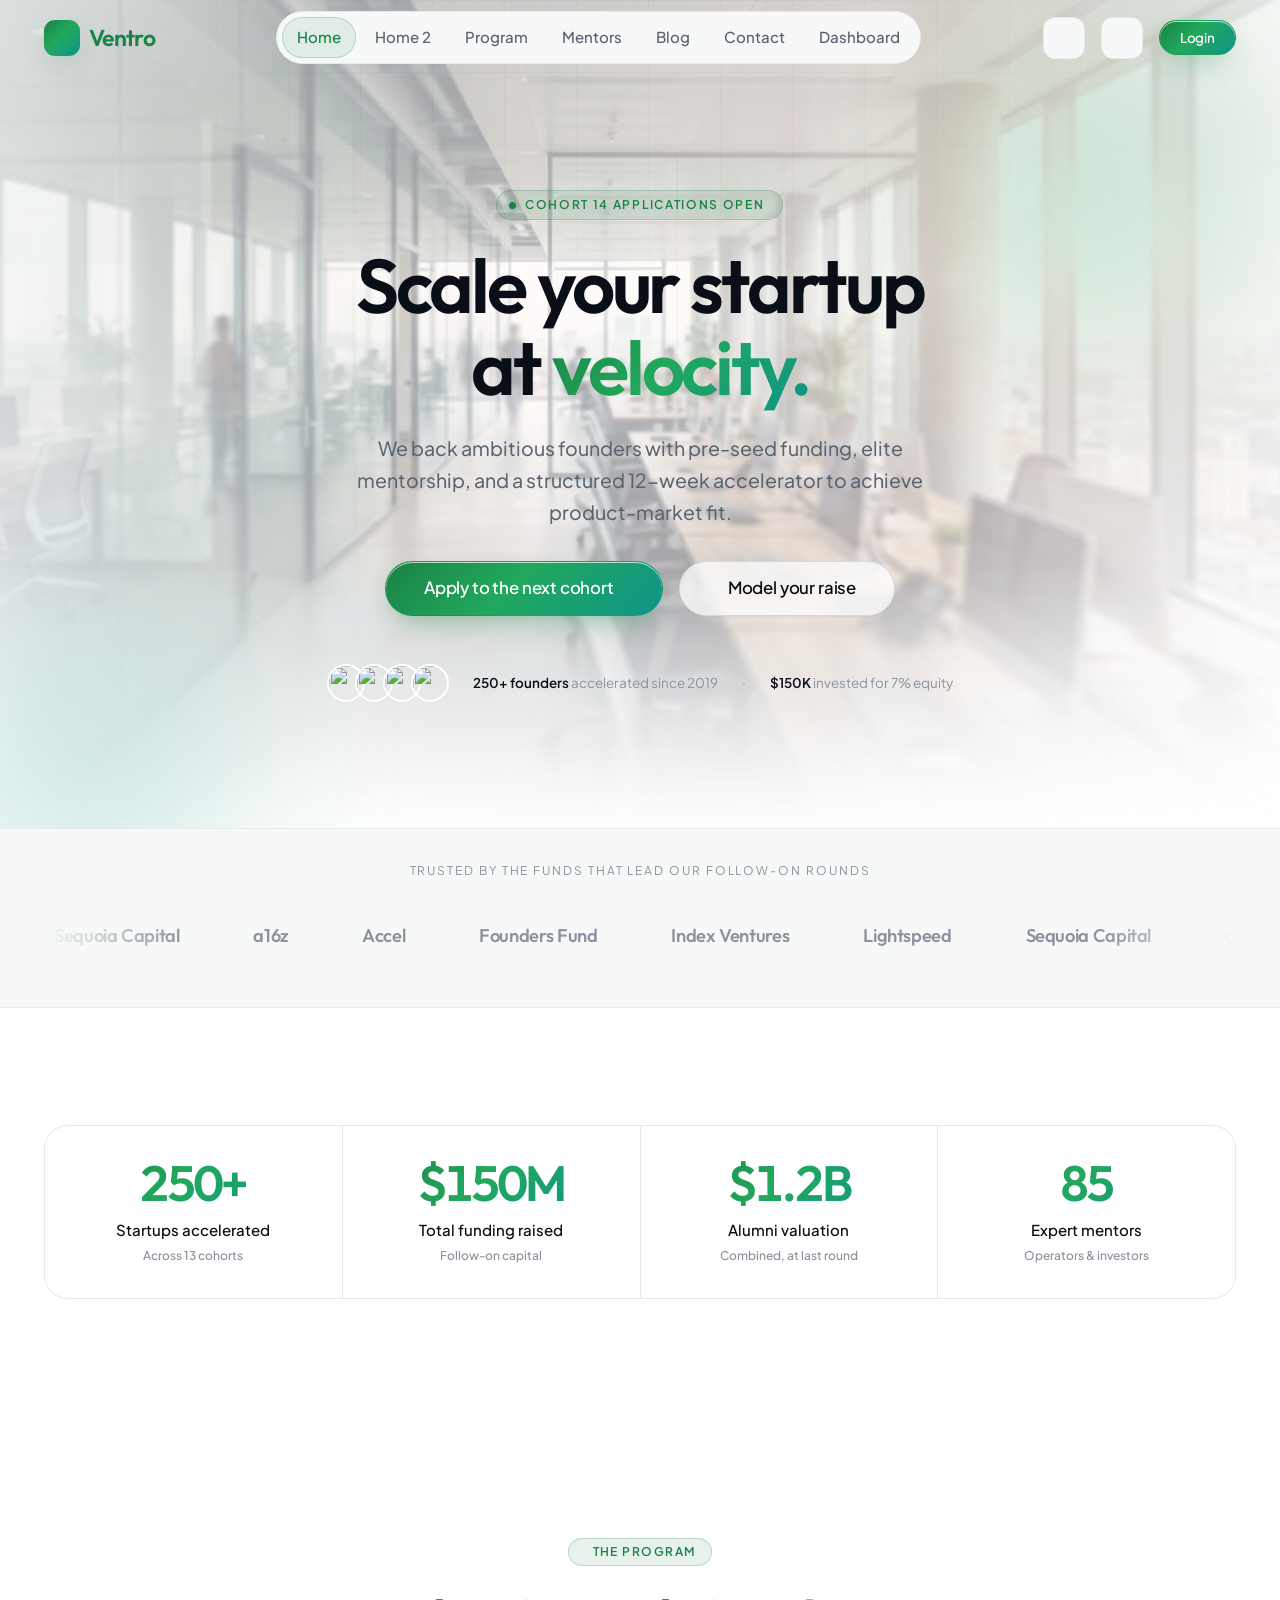
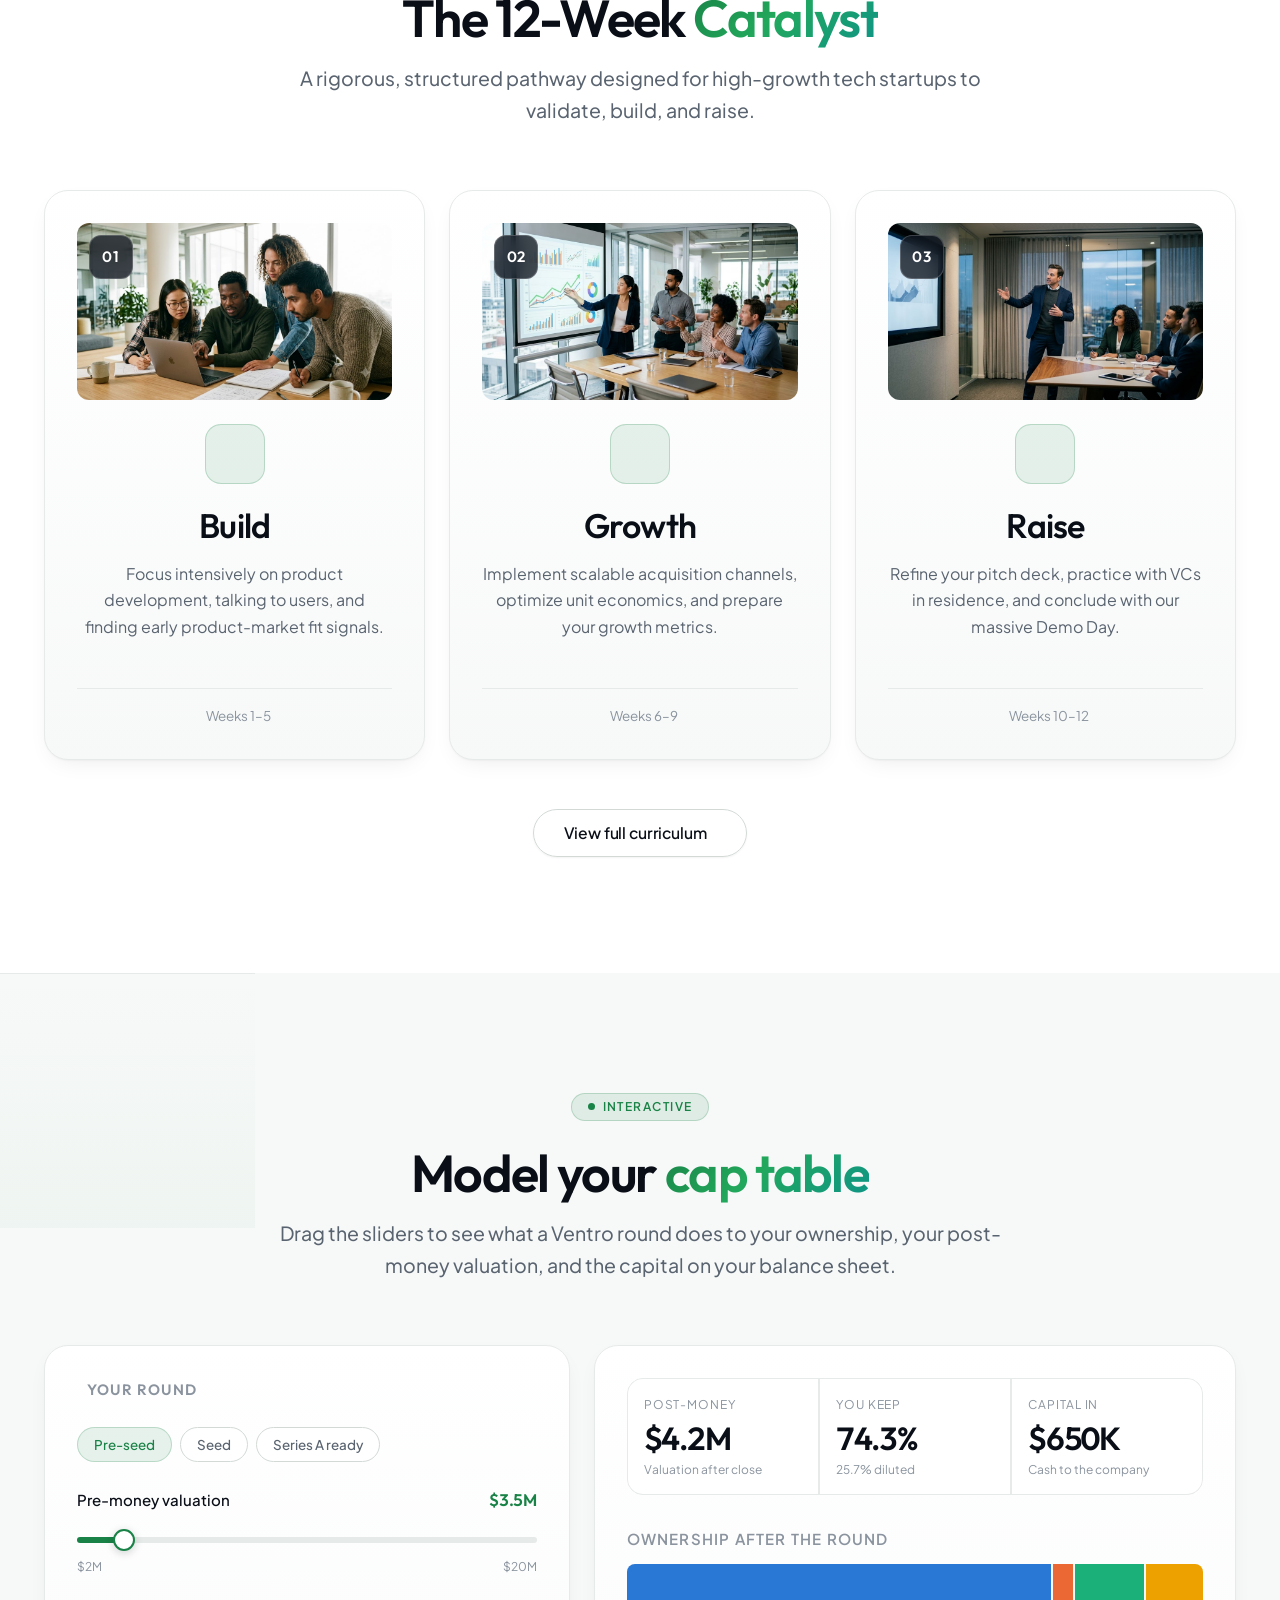
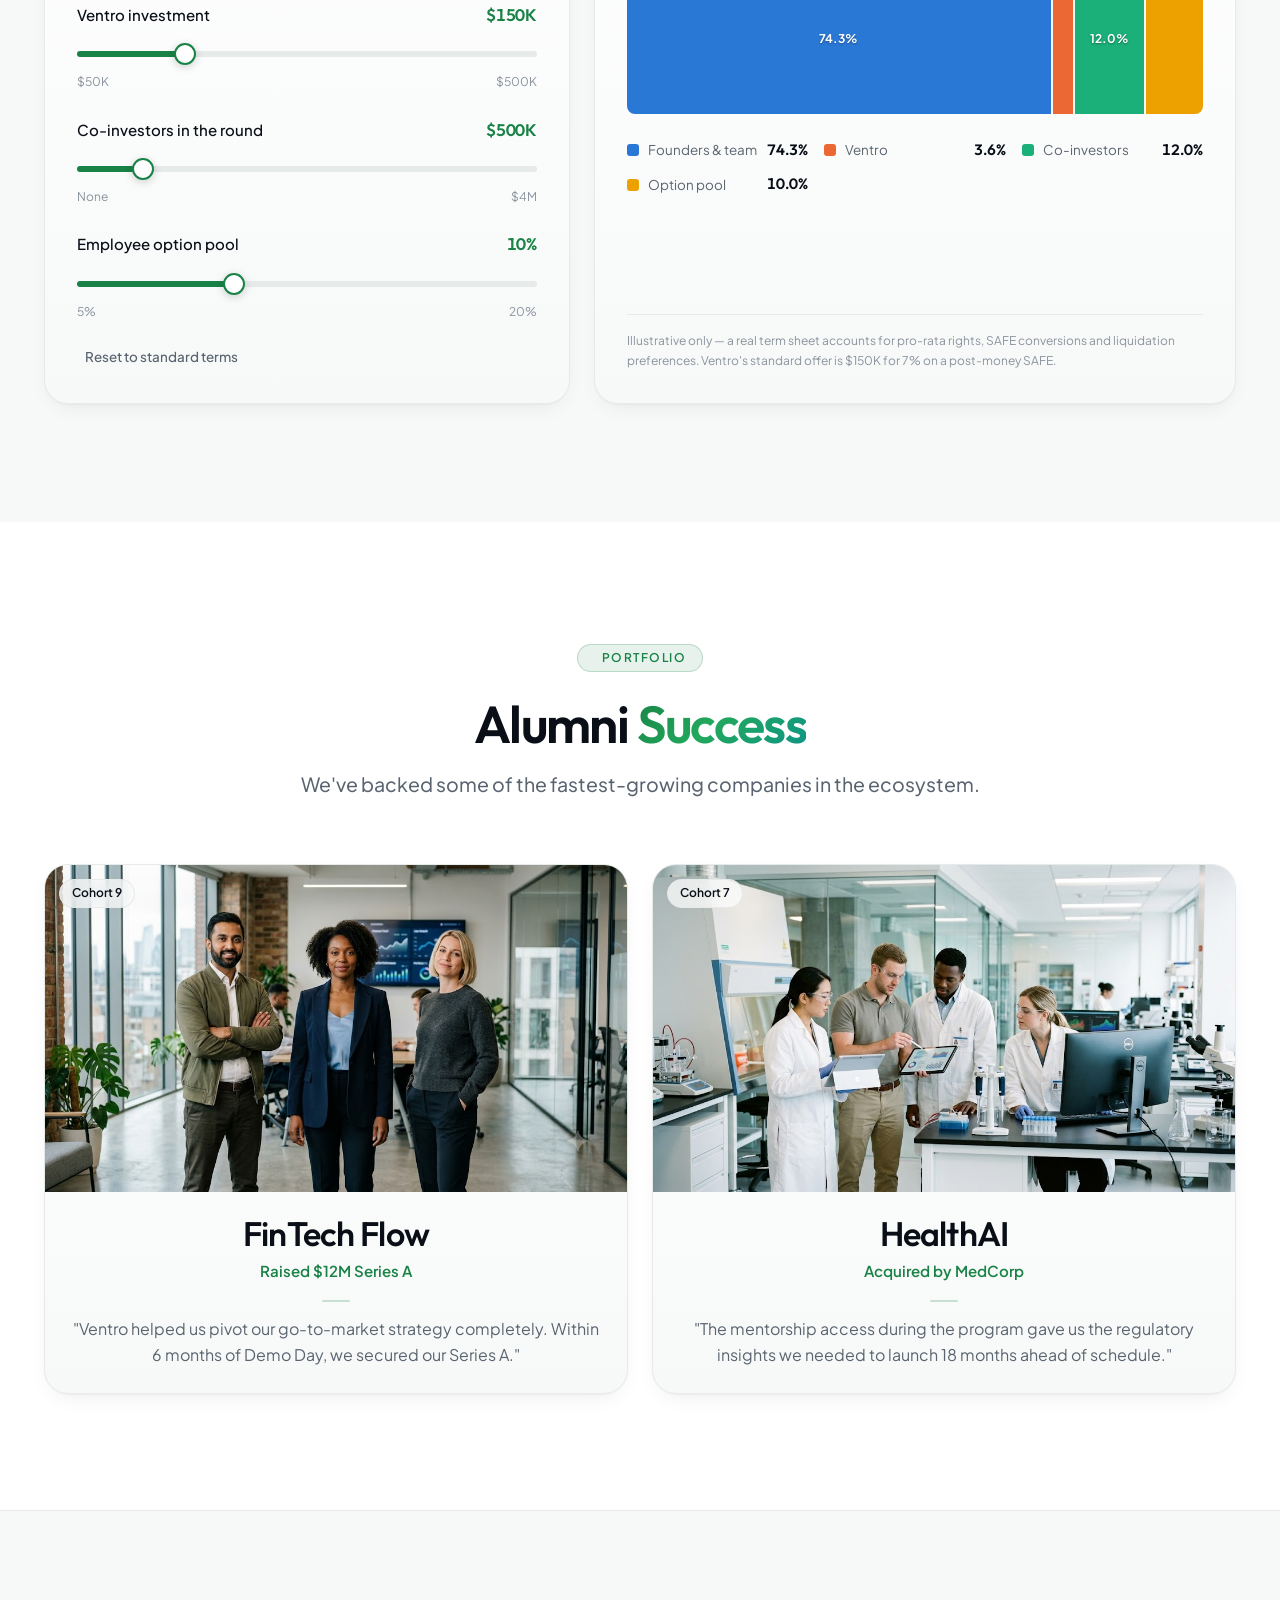
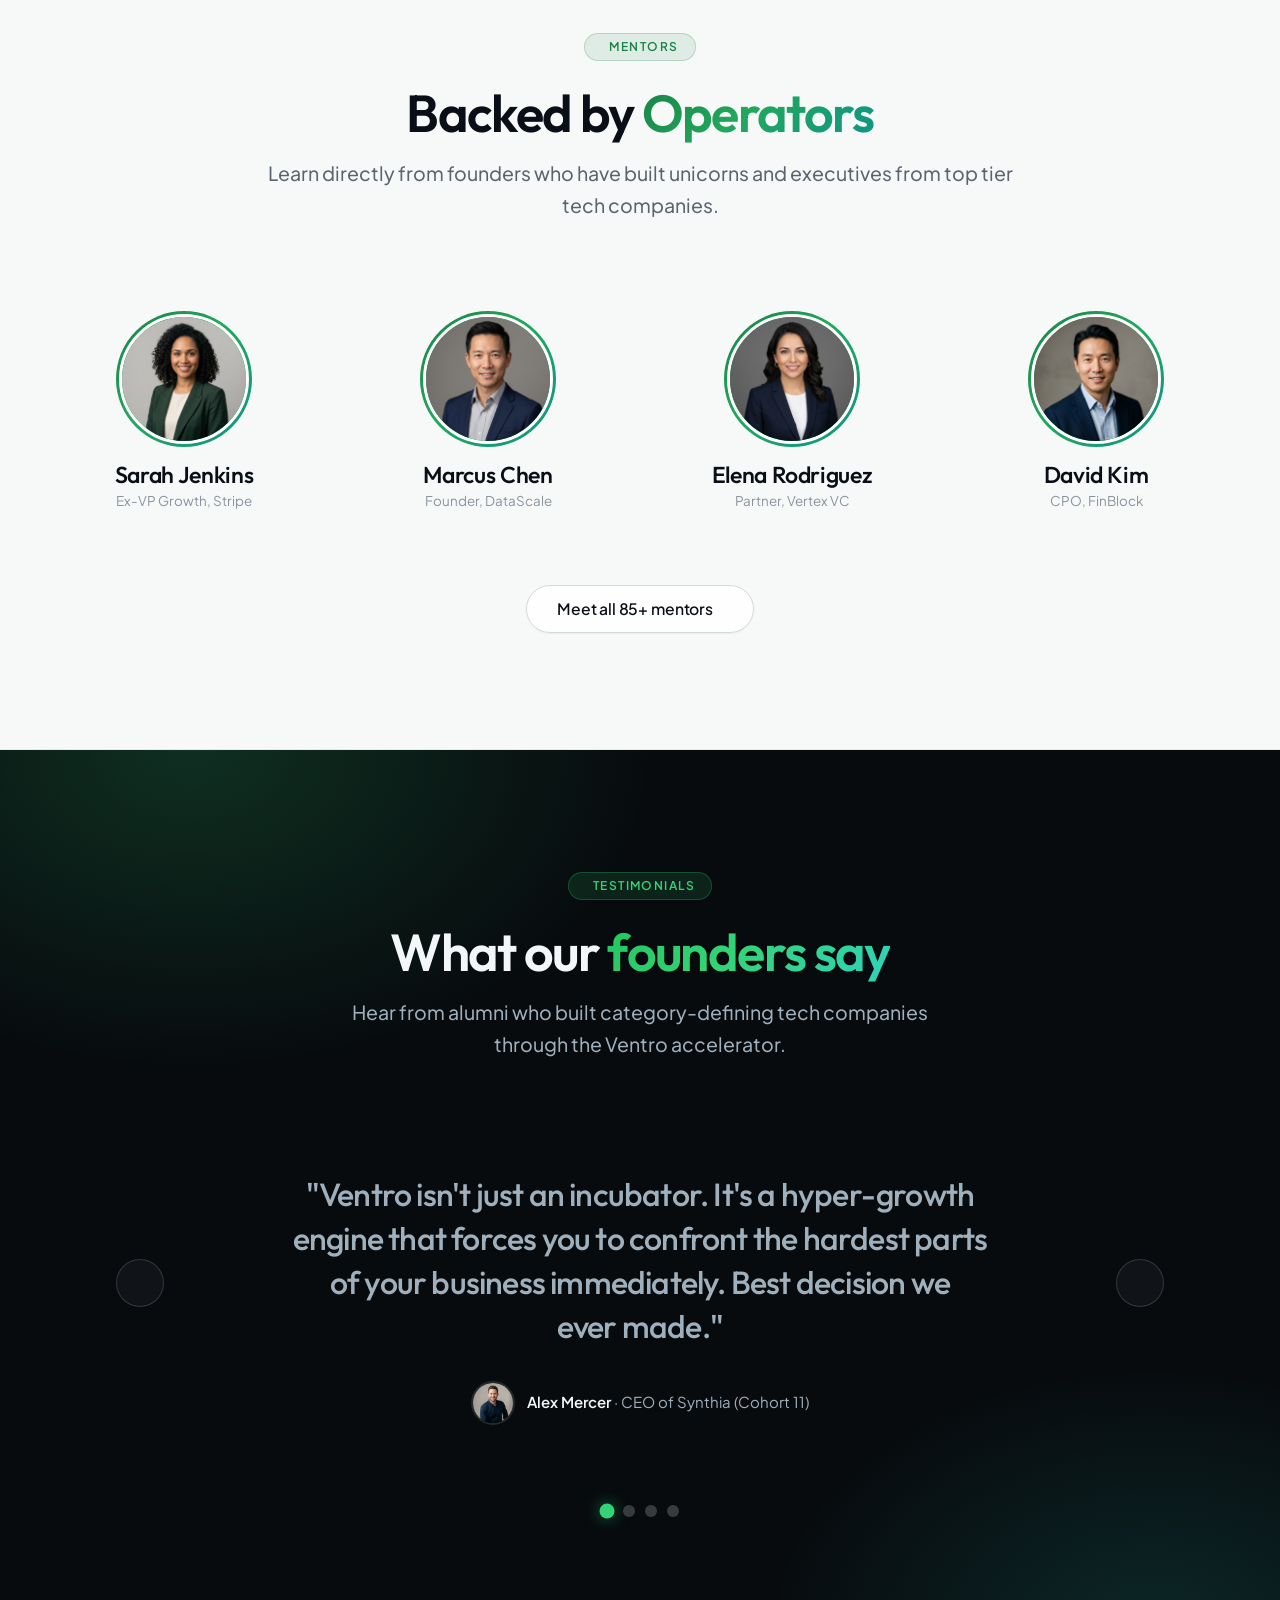
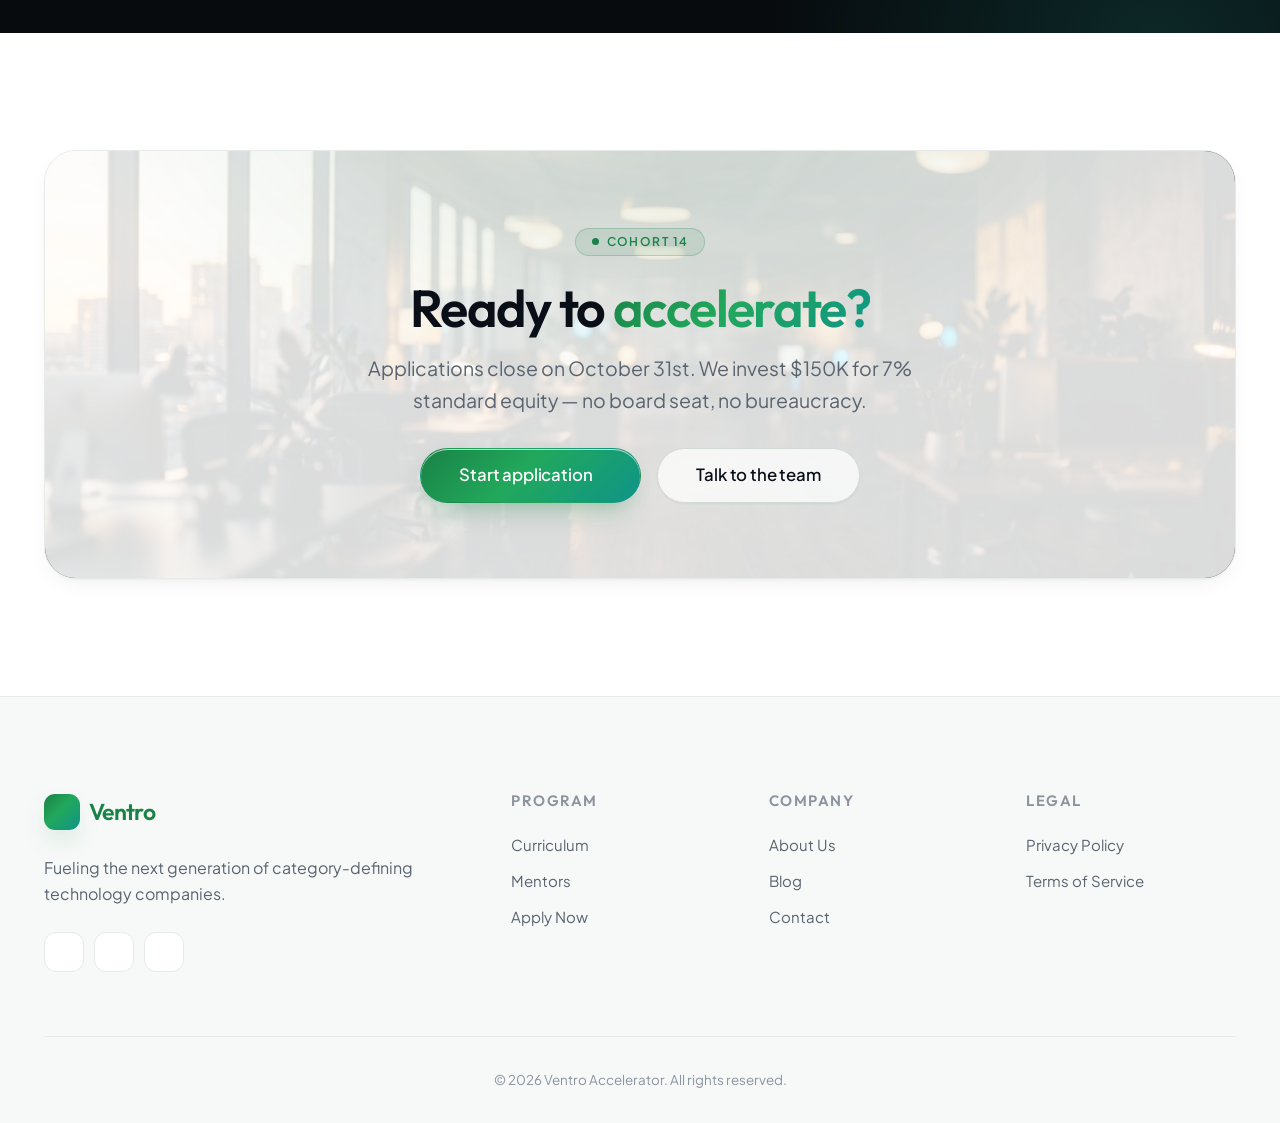
==== commit 7da7c264: "second" ====
--- a/index.html
+++ b/index.html
@@ -8,6 +8,9 @@
   <meta name="description"
     content="Ventro is a high-growth startup accelerator program designed to take founders from idea to market scale.">
 
+  <!-- Favicon -->
+  <link rel="icon" type="image/svg+xml" href="assets/images/favicon.svg">
+
   <!-- Fonts -->
   <link rel="preconnect" href="https://fonts.googleapis.com">
   <link rel="preconnect" href="https://fonts.gstatic.com" crossorigin>
@@ -33,7 +36,7 @@
     <div class="drawer-header">
       <div class="nav-brand">
         <i class="ph-fill ph-rocket-launch"></i>
-        Ventro<span>.</span>
+        Ventro
       </div>
       <button class="drawer-close" aria-label="Close menu"><i class="ph ph-x"></i></button>
     </div>
@@ -58,7 +61,7 @@
     <div class="container">
       <a href="index.html" class="nav-brand">
         <i class="ph-fill ph-rocket-launch"></i>
-        Ventro<span>.</span>
+        Ventro
       </a>
 
       <nav class="nav-links">
@@ -85,9 +88,7 @@
     <!-- 1. Hero -->
     <section class="hero hero-centered">
       <div class="hero-bg">
-        <img
-          src="https://images.unsplash.com/photo-1486406146926-c627a92ad1ab?auto=format&amp;fit=crop&amp;w=2000&amp;q=80"
-          alt="" aria-hidden="true">
+        <img src="assets/images/hero-background.jpg" alt="" aria-hidden="true">
         <div class="hero-bg-overlay"></div>
       </div>
       <div class="hero-shapes"></div>
@@ -111,16 +112,16 @@
           <div class="hero-trust animate-on-scroll delay-4">
             <div class="avatar-stack">
               <img
-                src="https://images.unsplash.com/photo-1560250097-0b93528c311a?auto=format&amp;fit=crop&amp;w=120&amp;q=80"
+                src="https://images.unsplash.com/photo-1560250097-0b93528c311a?auto=format&amp;fit=facearea&amp;facepad=3&amp;w=160&amp;h=160&amp;q=80"
                 alt="">
               <img
-                src="https://images.unsplash.com/photo-1573496359142-b8d87734a5a2?auto=format&amp;fit=crop&amp;w=120&amp;q=80"
+                src="https://images.unsplash.com/photo-1573496359142-b8d87734a5a2?auto=format&amp;fit=facearea&amp;facepad=3&amp;w=160&amp;h=160&amp;q=80"
                 alt="">
               <img
-                src="https://images.unsplash.com/photo-1519085360753-af0119f7cbe7?auto=format&amp;fit=crop&amp;w=120&amp;q=80"
+                src="https://images.unsplash.com/photo-1519085360753-af0119f7cbe7?auto=format&amp;fit=facearea&amp;facepad=3&amp;w=160&amp;h=160&amp;q=80"
                 alt="">
               <img
-                src="https://images.unsplash.com/photo-1472099645785-5658abf4ff4e?auto=format&amp;fit=crop&amp;w=120&amp;q=80"
+                src="https://images.unsplash.com/photo-1472099645785-5658abf4ff4e?auto=format&amp;fit=facearea&amp;facepad=3&amp;w=160&amp;h=160&amp;q=80"
                 alt="">
             </div>
             <span><strong>250+ founders</strong> accelerated since 2019</span>
@@ -184,16 +185,14 @@
       <div class="container">
         <div class="section-header animate-on-scroll">
           <span class="eyebrow"><i class="ph-fill ph-path"></i> The program</span>
-          <h2>The 12-Week Catalyst</h2>
+          <h2>The 12-Week <span class="gradient-text">Catalyst</span></h2>
           <p>A rigorous, structured pathway designed for high-growth tech startups to validate, build, and raise.</p>
         </div>
 
         <div class="card-grid grid-3 animate-on-scroll delay-1">
           <div class="card phase-card">
             <div class="phase-media">
-              <img
-                src="https://images.unsplash.com/photo-1522071820081-009f0129c71c?auto=format&amp;fit=crop&amp;w=800&amp;q=80"
-                alt="Founders collaborating on product build">
+              <img src="assets/images/program-phase-build.jpg" alt="Founders collaborating on product build">
               <span class="phase-num">01</span>
             </div>
             <i class="ph-fill ph-rocket card-icon"></i>
@@ -204,9 +203,7 @@
           </div>
           <div class="card phase-card">
             <div class="phase-media">
-              <img
-                src="https://images.unsplash.com/photo-1460925895917-afdab827c52f?auto=format&amp;fit=crop&amp;w=800&amp;q=80"
-                alt="Team analyzing growth metrics and analytics">
+              <img src="assets/images/program-phase-growth.jpg" alt="Team analyzing growth metrics and analytics">
               <span class="phase-num">02</span>
             </div>
             <i class="ph-fill ph-users-three card-icon"></i>
@@ -216,9 +213,7 @@
           </div>
           <div class="card phase-card">
             <div class="phase-media">
-              <img
-                src="https://images.unsplash.com/photo-1475721027785-f74eccf877e2?auto=format&amp;fit=crop&amp;w=800&amp;q=80"
-                alt="Founder presenting pitch to venture investors">
+              <img src="assets/images/program-phase-raise.jpg" alt="Founder presenting pitch to venture investors">
               <span class="phase-num">03</span>
             </div>
             <i class="ph-fill ph-presentation-chart card-icon"></i>
@@ -351,7 +346,7 @@
       <div class="container">
         <div class="section-header animate-on-scroll">
           <span class="eyebrow"><i class="ph-fill ph-trophy"></i> Portfolio</span>
-          <h2>Alumni Success</h2>
+          <h2>Alumni <span class="gradient-text">Success</span></h2>
           <p>We've backed some of the fastest-growing companies in the ecosystem.</p>
         </div>
 
@@ -359,9 +354,7 @@
           style="grid-template-columns: repeat(auto-fit, minmax(340px, 1fr));">
           <article class="card story-card">
             <div class="story-media">
-              <img
-                src="https://images.unsplash.com/photo-1556761175-4b46a572b786?auto=format&amp;fit=crop&amp;w=900&amp;q=80"
-                alt="The FinTech Flow founding team at work">
+              <img src="assets/images/story-fintech-flow.jpg" alt="The FinTech Flow founding team at work">
               <span class="chip">Cohort 9</span>
             </div>
             <div class="story-body">
@@ -374,9 +367,7 @@
 
           <article class="card story-card">
             <div class="story-media">
-              <img
-                src="https://images.unsplash.com/photo-1573164713988-8665fc963095?auto=format&amp;fit=crop&amp;w=900&amp;q=80"
-                alt="The HealthAI team in their lab">
+              <img src="assets/images/story-healthai.jpg" alt="The HealthAI team in their lab">
               <span class="chip">Cohort 7</span>
             </div>
             <div class="story-body">
@@ -395,43 +386,35 @@
       <div class="container">
         <div class="section-header animate-on-scroll">
           <span class="eyebrow"><i class="ph-fill ph-users-three"></i> Mentors</span>
-          <h2>Backed by Operators</h2>
+          <h2>Backed by <span class="gradient-text">Operators</span></h2>
           <p>Learn directly from founders who have built unicorns and executives from top tier tech companies.</p>
         </div>
 
         <div class="mentor-grid animate-on-scroll delay-1">
           <div class="mentor">
             <div class="mentor-photo">
-              <img
-                src="https://images.unsplash.com/photo-1560250097-0b93528c311a?auto=format&amp;fit=crop&amp;w=300&amp;q=80"
-                alt="Sarah Jenkins">
+              <img src="assets/images/mentor-sarah-jenkins.jpg" alt="Sarah Jenkins">
             </div>
             <h4>Sarah Jenkins</h4>
             <p class="mentor-role">Ex-VP Growth, Stripe</p>
           </div>
           <div class="mentor">
             <div class="mentor-photo">
-              <img
-                src="https://images.unsplash.com/photo-1573496359142-b8d87734a5a2?auto=format&amp;fit=crop&amp;w=300&amp;q=80"
-                alt="Marcus Chen">
+              <img src="assets/images/mentor-marcus-chen.jpg" alt="Marcus Chen">
             </div>
             <h4>Marcus Chen</h4>
             <p class="mentor-role">Founder, DataScale</p>
           </div>
           <div class="mentor">
             <div class="mentor-photo">
-              <img
-                src="https://images.unsplash.com/photo-1519085360753-af0119f7cbe7?auto=format&amp;fit=crop&amp;w=300&amp;q=80"
-                alt="Elena Rodriguez">
+              <img src="assets/images/mentor-elena-rodriguez.jpg" alt="Elena Rodriguez">
             </div>
             <h4>Elena Rodriguez</h4>
             <p class="mentor-role">Partner, Vertex VC</p>
           </div>
           <div class="mentor">
             <div class="mentor-photo">
-              <img
-                src="https://images.unsplash.com/photo-1472099645785-5658abf4ff4e?auto=format&amp;fit=crop&amp;w=300&amp;q=80"
-                alt="David Kim">
+              <img src="assets/images/mentor-david-kim.jpg" alt="David Kim">
             </div>
             <h4>David Kim</h4>
             <p class="mentor-role">CPO, FinBlock</p>
@@ -445,12 +428,12 @@
       </div>
     </section>
 
-    <!-- 8. Ecosystem & VC Co-Investors Network -->
+    <!-- 8. Ecosystem & 
     <section class="section">
       <div class="container">
         <div class="section-header animate-on-scroll">
           <span class="eyebrow"><i class="ph-fill ph-graph"></i> Network</span>
-          <h2>Tier-1 Co-Investor Network</h2>
+          <h2>Tier-1 <span class="gradient-text">Co-Investor Network</span></h2>
           <p>Our cohort startups regularly raise follow-on seed and Series A rounds from leading institutional
             investors.</p>
         </div>
@@ -505,7 +488,7 @@
           Over 92% of Ventro startups secure funding within 6 months of Demo Day.
         </div>
       </div>
-    </section>
+    </section>VC Co-Investors Network -->
 
     <!-- 9. Testimonials Slider -->
     <section class="section section-dark">
@@ -532,9 +515,7 @@
                 <p class="quote-text">"Ventro isn't just an incubator. It's a hyper-growth engine that forces you to
                   confront the hardest parts of your business immediately. Best decision we ever made."</p>
                 <div class="quote-author">
-                  <img
-                    src="https://images.unsplash.com/photo-1507003211169-0a1dd7228f2d?auto=format&amp;fit=crop&amp;w=120&amp;q=80"
-                    alt="Alex Mercer">
+                  <img src="assets/images/testimonial-alex-mercer.jpg" alt="Alex Mercer">
                   <span><strong>Alex Mercer</strong> &middot; CEO of Synthia (Cohort 11)</span>
                 </div>
               </div>
@@ -547,9 +528,7 @@
                 <p class="quote-text">"The mentorship network alone paid back our equity tenfold. Within 12 weeks, we
                   expanded from 2 enterprise pilots to $800k ARR and closed our Series A."</p>
                 <div class="quote-author">
-                  <img
-                    src="https://images.unsplash.com/photo-1573496359142-b8d87734a5a2?auto=format&amp;fit=crop&amp;w=120&amp;q=80"
-                    alt="Sophia Chen">
+                  <img src="assets/images/testimonial-sophia-chen.jpg" alt="Sophia Chen">
                   <span><strong>Sophia Chen</strong> &middot; Co-Founder of DataMesh (Cohort 12)</span>
                 </div>
               </div>
@@ -562,9 +541,7 @@
                 <p class="quote-text">"Demo Day was electrifying. We pitched to 300+ institutional VCs and closed our
                   $3.2M Seed round within 14 days of graduating."</p>
                 <div class="quote-author">
-                  <img
-                    src="https://images.unsplash.com/photo-1500648767791-00dcc994a43e?auto=format&amp;fit=crop&amp;w=120&amp;q=80"
-                    alt="David Vance">
+                  <img src="assets/images/testimonial-david-vance.jpg" alt="David Vance">
                   <span><strong>David Vance</strong> &middot; Founder of PayPulse (Cohort 10)</span>
                 </div>
               </div>
@@ -577,9 +554,7 @@
                 <p class="quote-text">"Ventro's partners challenged our GTM assumptions from Day 1. The pitch coaching
                   transformed how we communicate our technical vision to investors."</p>
                 <div class="quote-author">
-                  <img
-                    src="https://images.unsplash.com/photo-1580489944761-15a19d654956?auto=format&amp;fit=crop&amp;w=120&amp;q=80"
-                    alt="Elena Rostova">
+                  <img src="assets/images/testimonial-elena-rostova.jpg" alt="Elena Rostova">
                   <span><strong>Elena Rostova</strong> &middot; CEO of BioSynth AI (Cohort 13)</span>
                 </div>
               </div>
@@ -603,8 +578,9 @@
     <section class="section">
       <div class="container">
         <div class="cta-panel animate-on-scroll">
+          <img class="cta-bg" src="assets/images/cta-background.jpg" alt="" aria-hidden="true">
           <span class="eyebrow"><span class="eyebrow-dot"></span> Cohort 14</span>
-          <h2>Ready to accelerate?</h2>
+          <h2>Ready to <span class="gradient-text">accelerate?</span></h2>
           <p>Applications close on October 31st. We invest $150K for 7% standard equity &mdash; no board seat, no
             bureaucracy.</p>
           <div class="cta-actions">
@@ -612,11 +588,7 @@
                 class="ph ph-arrow-right btn-arrow"></i></a>
             <a href="contact.html" class="btn btn-outline btn-lg">Talk to the team</a>
           </div>
-          <div class="cta-meta">
-            <span><i class="ph-fill ph-clock"></i> 10 minutes to apply</span>
-            <span><i class="ph-fill ph-chat-circle-dots"></i> Answer within 14 days</span>
-            <span><i class="ph-fill ph-globe-simple"></i> Remote-friendly cohort</span>
-          </div>
+
         </div>
       </div>
     </section>
@@ -629,11 +601,11 @@
         <div class="footer-col">
           <a href="index.html" class="nav-brand" style="margin-bottom: var(--space-3); display: inline-flex;">
             <i class="ph-fill ph-rocket-launch"></i>
-            Ventro<span>.</span>
+            Ventro
           </a>
           <p>Fueling the next generation of category-defining technology companies.</p>
           <div class="footer-social">
-            <a href="#" aria-label="Twitter"><i class="ph-fill ph-twitter-logo"></i></a>
+            <a href="#" aria-label="X"><i class="ph-fill ph-x-logo"></i></a>
             <a href="#" aria-label="LinkedIn"><i class="ph-fill ph-linkedin-logo"></i></a>
             <a href="#" aria-label="YouTube"><i class="ph-fill ph-youtube-logo"></i></a>
           </div>
--- a/assets/css/style.css
+++ b/assets/css/style.css
@@ -520,6 +520,20 @@
 }
 
 /* --- FORMS --- */
+/* Paired fields sit side by side, then stack one per row on small screens. */
+.form-row {
+  display: grid;
+  grid-template-columns: 1fr 1fr;
+  gap: var(--space-4);
+}
+
+@media (max-width: 640px) {
+  .form-row {
+    grid-template-columns: 1fr;
+    gap: 0;
+  }
+}
+
 .form-group {
   margin-bottom: var(--space-3);
   width: 100%;
@@ -601,7 +615,7 @@
   font-size: 23px;
   font-weight: 600;
   letter-spacing: -0.03em;
-  color: var(--color-primary);
+  color: var(--color-accent);
   display: flex;
   align-items: center;
   gap: 9px;
@@ -967,18 +981,25 @@
   height: 100%;
   object-fit: cover;
   object-position: center;
-  opacity: 0.14;
-  filter: saturate(1.1) contrast(1.05);
+  opacity: 0.4;
+  filter: saturate(1.05) contrast(1.02);
   transition: opacity 0.4s ease;
 }
 
 [data-theme="dark"] .hero-bg img {
   opacity: 0.22;
+  filter: saturate(1.1) contrast(1.05);
 }
 
 .hero-bg-overlay {
   position: absolute;
   inset: 0;
+  background:
+    radial-gradient(ellipse at 50% 30%, transparent 45%, var(--bg-color) 100%),
+    linear-gradient(to bottom, transparent 68%, var(--bg-color) 100%);
+}
+
+[data-theme="dark"] .hero-bg-overlay {
   background:
     radial-gradient(ellipse at 50% 30%, transparent 20%, var(--bg-color) 85%),
     linear-gradient(to bottom, transparent 50%, var(--bg-color) 100%);
@@ -999,7 +1020,7 @@
   position: absolute;
   border-radius: 50%;
   filter: blur(90px);
-  opacity: 0.5;
+  opacity: 0.32;
 }
 
 .hero-shapes::before {
@@ -1199,6 +1220,13 @@
   border-radius: var(--radius-lg);
   box-shadow: var(--shadow-global);
   padding: clamp(1.25rem, 0.9rem + 1.4vw, 2rem);
+}
+
+/* The output column is shorter than the slider column, so let its meter and
+   legend absorb the leftover height instead of ending in dead space. */
+.sim-output {
+  display: flex;
+  flex-direction: column;
 }
 
 .sim-panel-title {
@@ -1380,7 +1408,9 @@
 .sim-bar {
   display: flex;
   gap: 2px;
-  height: 52px;
+  flex: 1 1 auto;
+  min-height: 52px;
+  max-height: 150px;
   width: 100%;
   background: var(--surface-color);
   border-radius: var(--radius-xs);
@@ -1424,6 +1454,7 @@
   grid-template-columns: repeat(auto-fit, minmax(170px, 1fr));
   gap: 10px var(--space-2);
   margin-top: var(--space-3);
+  margin-bottom: var(--space-3);
 }
 
 .sim-legend li {
@@ -1454,7 +1485,7 @@
 .sim-swatch[data-series="4"] { background: var(--series-4); }
 
 .sim-footnote {
-  margin: var(--space-3) 0 0;
+  margin: auto 0 0;
   padding-top: var(--space-2);
   border-top: 1px solid var(--surface-border);
   font-size: var(--size-micro);
@@ -1717,12 +1748,14 @@
 }
 
 @media (max-width: 768px) {
-  .footer-grid { grid-template-columns: 1fr; gap: var(--space-4); }
+  .footer-grid { grid-template-columns: 1fr 1fr; gap: var(--space-4); }
 
   .hero-actions { flex-direction: column; align-items: stretch; }
   .hero-actions .btn { width: 100%; }
 
-  .sim-kpis { grid-template-columns: 1fr; }
+  /* Keep the three KPI tiles side by side on tablets; they only stack on
+     narrow phones (see 480px below). */
+  .sim-kpi { padding: var(--space-2) 14px 12px; }
 
   /* Wrap all 12 weeks onto two rows instead of hiding half in a scroller */
   .roadmap-rail {
@@ -1738,6 +1771,12 @@
   .to-top { right: 16px; bottom: 16px; }
 }
 
+@media (max-width: 480px) {
+  .footer-grid { grid-template-columns: 1fr; }
+  .sim-kpis { grid-template-columns: 1fr; }
+  .sim-kpi { padding: var(--space-2) var(--space-2) 14px; }
+}
+
 @media (max-width: 360px) {
   .container { padding: 0 var(--space-2); }
   .auth-card { padding: var(--space-3); }
@@ -1832,8 +1871,10 @@
 }
 
 /* Numbered phase cards */
-.phase-card { align-items: flex-start; text-align: left; }
-.phase-card > * { text-align: left; }
+.phase-card { align-items: center; text-align: center; }
+.phase-card > * { text-align: center; }
+/* chips stay pill-sized and centred rather than stretching to card width */
+.phase-card > .chip { width: auto; align-self: center; justify-content: center; }
 
 .phase-media {
   position: relative;
@@ -1887,6 +1928,8 @@
 .phase-meta {
   display: flex;
   align-items: center;
+  justify-content: center;
+  align-self: stretch;
   gap: 8px;
   margin-top: var(--space-3);
   padding-top: var(--space-2);
@@ -1896,14 +1939,374 @@
 }
 .phase-meta i { color: var(--color-accent); font-size: 17px; }
 
+/* Centre the name/role block inside centred phase cards */
+.phase-card .phase-meta.person > div,
+.phase-card .phase-meta.person strong,
+.phase-card .phase-meta.person span { text-align: center; }
+
+/* ==========================================================================
+   CONTACT (contact.html)
+   ========================================================================== */
+.contact-grid {
+  display: grid;
+  grid-template-columns: minmax(0, 1.25fr) minmax(0, 1fr);
+  gap: var(--space-4);
+  max-width: 1080px;
+  margin: 0 auto;
+  align-items: start;
+}
+
+.contact-card {
+  background-color: var(--surface-elevated);
+  background-image: linear-gradient(180deg, var(--surface-elevated) 0%, var(--surface-color) 100%);
+  border: 1px solid var(--surface-border);
+  border-radius: var(--radius-lg);
+  box-shadow: var(--shadow-global);
+  padding: clamp(1.5rem, 1rem + 1.6vw, 2.5rem);
+}
+
+.contact-card-head { margin-bottom: var(--space-3); }
+.contact-card-head h3 { margin: var(--space-2) 0 6px; }
+.contact-card-head p {
+  margin: 0;
+  font-size: var(--size-caption);
+  color: var(--color-secondary);
+}
+
+.contact-submit { width: 100%; margin-top: var(--space-2); }
+
+.contact-privacy {
+  display: flex;
+  align-items: center;
+  justify-content: center;
+  gap: 7px;
+  margin: var(--space-2) 0 0;
+  font-size: var(--size-micro);
+  color: var(--color-muted);
+}
+.contact-privacy i { color: var(--color-accent); font-size: 15px; }
+
+.contact-aside {
+  display: flex;
+  flex-direction: column;
+  gap: var(--space-4);
+}
+
+.contact-aside-title { margin-bottom: var(--space-3); }
+
+.contact-list {
+  display: flex;
+  flex-direction: column;
+  gap: var(--space-3);
+  margin: 0 0 var(--space-3);
+  padding: 0;
+  list-style: none;
+}
+
+.contact-list li {
+  display: flex;
+  align-items: flex-start;
+  gap: 14px;
+}
+
+.contact-ico {
+  display: inline-flex;
+  align-items: center;
+  justify-content: center;
+  flex-shrink: 0;
+  width: 42px;
+  height: 42px;
+  border-radius: var(--radius-sm);
+  background: var(--color-accent-soft);
+  border: 1px solid var(--color-accent-ring);
+  color: var(--color-accent);
+  font-size: 20px;
+}
+
+.contact-list strong {
+  display: block;
+  margin-bottom: 2px;
+  font-family: var(--font-heading);
+  font-size: var(--size-label);
+  color: var(--color-primary);
+}
+
+.contact-list span,
+.contact-list a {
+  font-size: var(--size-caption);
+  color: var(--color-secondary);
+  line-height: 1.5;
+}
+.contact-list a { transition: color 0.25s ease; }
+.contact-list a:hover { color: var(--color-accent); }
+
+.contact-social {
+  padding-top: var(--space-3);
+  border-top: 1px solid var(--surface-border);
+}
+
+.contact-social-label {
+  display: block;
+  font-size: var(--size-micro);
+  font-weight: 600;
+  letter-spacing: 0.08em;
+  text-transform: uppercase;
+  color: var(--color-muted);
+}
+.contact-social .footer-social { margin-top: 12px; flex-wrap: wrap; }
+
+/* Map section */
+.map-frame {
+  position: relative;
+  overflow: hidden;
+  max-width: 1080px;
+  margin: 0 auto;
+  aspect-ratio: 21 / 9;
+  min-height: 320px;
+  border: 1px solid var(--surface-border);
+  border-radius: var(--radius-lg);
+  box-shadow: var(--shadow-lg);
+  background: var(--surface-color);
+}
+
+.map-frame iframe {
+  display: block;
+  width: 100%;
+  height: 100%;
+  border: 0;
+  /* Tone the embed down so it sits with the palette instead of shouting. */
+  filter: saturate(0.85) contrast(1.02);
+}
+
+[data-theme="dark"] .map-frame iframe {
+  filter: invert(0.92) hue-rotate(180deg) saturate(0.7) contrast(0.95);
+}
+
+.map-actions {
+  display: flex;
+  justify-content: center;
+  margin-top: var(--space-3);
+}
+
+@media (max-width: 700px) {
+  .map-frame { aspect-ratio: 4 / 3; }
+}
+
+@media (max-width: 900px) {
+  .contact-grid { grid-template-columns: 1fr; }
+}
+
+/* Icon benefit tiles (mentors.html) */
+.benefit-tile {
+  text-align: center;
+  padding: var(--space-4);
+}
+
+.benefit-icon {
+  display: flex;
+  align-items: center;
+  justify-content: center;
+  width: 56px;
+  height: 56px;
+  margin: 0 auto 16px;
+  border-radius: 50%;
+  background: var(--bg-color);
+  border: 1px solid var(--surface-border);
+}
+.benefit-icon i { font-size: 28px; color: var(--color-accent); }
+
+/* Reserve two lines for every title so the copy underneath starts on the
+   same baseline whether the title wraps or not. */
+.benefit-tile h3 {
+  font-size: var(--size-h4);
+  line-height: 1.3;
+  min-height: 2.6em;
+  display: flex;
+  align-items: center;
+  justify-content: center;
+  margin-bottom: 8px;
+}
+
+.benefit-tile p {
+  font-size: var(--size-caption);
+  margin: 0;
+}
+
+/* Blog post cards (blog.html) */
+.post-card {
+  display: flex;
+  flex-direction: column;
+  align-items: stretch;
+  text-align: center;
+  padding: 0;
+  overflow: hidden;
+}
+
+.post-media {
+  align-self: stretch;
+  width: 100%;
+  aspect-ratio: 16 / 10;
+  border-radius: 0;
+  margin-bottom: 0;
+}
+
+.post-body {
+  display: flex;
+  flex-direction: column;
+  align-items: center;
+  flex-grow: 1;
+  width: 100%;
+  padding: 24px;
+}
+
+.post-tag {
+  display: block;
+  margin-bottom: 8px;
+  font-size: var(--size-micro);
+  font-weight: 700;
+  letter-spacing: 0.08em;
+  text-transform: uppercase;
+  color: var(--color-accent);
+}
+
+.post-body h3 {
+  font-size: var(--size-h4);
+  margin-bottom: 8px;
+}
+
+.post-meta {
+  font-size: var(--size-caption);
+  color: var(--color-secondary);
+  margin-bottom: 12px;
+}
+
+.post-excerpt {
+  flex-grow: 1;
+  margin-bottom: 0;
+  font-size: 14px;
+  line-height: 1.6;
+  color: var(--color-secondary);
+}
+
+/* "Read Article" is always visible; hovering the card just brightens it
+   and nudges the arrow along. */
+.post-link {
+  display: inline-flex;
+  align-items: center;
+  gap: 6px;
+  margin-top: 16px;
+  font-size: 14px;
+  font-weight: 600;
+  color: var(--color-accent);
+  opacity: 0.85;
+  transition: opacity 0.3s ease, gap 0.3s var(--ease-out);
+}
+
+.post-card:hover .post-link,
+.post-card:focus-within .post-link {
+  opacity: 1;
+  gap: 10px;
+}
+
+.post-card:hover .post-media img { transform: scale(1.05); }
+
+.post-link i { transition: transform 0.3s var(--ease-out); }
+.post-card:hover .post-link i,
+.post-card:focus-within .post-link i { transform: translateX(3px); }
+
+/* Masterclass cards (program.html) - the artwork runs edge to edge and
+   stands taller than the default 16/9 phase media. */
+.masterclass-card .phase-media {
+  width: auto;
+  align-self: stretch;
+  margin: calc(var(--space-4) * -1) calc(var(--space-4) * -1) var(--space-3);
+  aspect-ratio: 4 / 3;
+  border-radius: 0;
+}
+
+/* Numbered phase steps (program.html) */
+.phase-steps {
+  display: grid;
+  grid-template-columns: 1fr;
+  gap: var(--space-4);
+  max-width: 800px;
+  margin: 0 auto;
+}
+
+.phase-step {
+  display: flex;
+  align-items: center;
+  gap: var(--space-4);
+  padding: var(--space-4);
+  background: var(--surface-color);
+  border: 1px solid var(--surface-border);
+  border-radius: var(--radius-global);
+  transition: border-color 0.3s ease, box-shadow 0.3s ease, transform 0.3s var(--ease-out);
+}
+.phase-step:hover {
+  border-color: var(--color-accent-ring);
+  box-shadow: var(--shadow-global);
+  transform: translateY(-3px);
+}
+
+.phase-step-num {
+  display: flex;
+  align-items: center;
+  justify-content: center;
+  flex-shrink: 0;
+  width: 60px;
+  height: 60px;
+  border-radius: 50%;
+  background: var(--color-accent);
+  color: #FFFFFF;
+  font-family: var(--font-heading);
+  font-size: 24px;
+  font-weight: 700;
+}
+
+.phase-step-weeks {
+  display: block;
+  margin-bottom: 4px;
+  font-size: var(--size-micro);
+  font-weight: 600;
+  letter-spacing: 0.08em;
+  text-transform: uppercase;
+  color: var(--color-accent);
+}
+
+.phase-step-body h3 { margin-bottom: 8px; }
+.phase-step-body p { margin: 0; }
+
+/* On narrow screens the 60px medallion squeezes the copy into a 3-word
+   column, so stack it above the text instead. */
+@media (max-width: 600px) {
+  .phase-steps { gap: var(--space-3); }
+
+  .phase-step {
+    flex-direction: column;
+    align-items: center;
+    text-align: center;
+    gap: var(--space-2);
+    padding: var(--space-3);
+  }
+
+  .phase-step-num {
+    width: 48px;
+    height: 48px;
+    font-size: 20px;
+  }
+
+  .phase-step-body h3 { font-size: var(--size-h4); }
+}
+
 /* Story cards with imagery */
 .story-card {
   align-items: stretch;
-  text-align: left;
+  text-align: center;
   padding: 0;
   overflow: hidden;
 }
-.story-card > * { text-align: left; }
+.story-card > * { text-align: center; }
 
 .story-media {
   position: relative;
@@ -1918,6 +2321,16 @@
   transition: transform 0.7s var(--ease-out);
 }
 .story-card:hover .story-media img { transform: scale(1.05); }
+
+/* Frosted chip for use on top of imagery */
+.media-chip {
+  background: var(--surface-glass);
+  -webkit-backdrop-filter: blur(10px);
+  backdrop-filter: blur(10px);
+  border-color: var(--surface-border);
+  color: var(--color-primary);
+  box-shadow: var(--shadow-global);
+}
 
 .story-media .chip {
   position: absolute;
@@ -1940,11 +2353,25 @@
   margin-bottom: var(--space-2);
 }
 
+/* Centred cards read better with the accent rule above the quote than with
+   the old left-hand bar. */
 .story-quote {
+  position: relative;
   margin: 0;
   color: var(--color-secondary);
-  border-left: 2px solid var(--color-accent-ring);
-  padding-left: var(--space-2);
+  padding-top: var(--space-2);
+}
+
+.story-quote::before {
+  content: '';
+  position: absolute;
+  top: 0;
+  left: 50%;
+  transform: translateX(-50%);
+  width: 28px;
+  height: 2px;
+  border-radius: 2px;
+  background: var(--color-accent-ring);
 }
 
 /* Mentor cards */
@@ -1969,8 +2396,8 @@
 
 .mentor-photo {
   position: relative;
-  width: 108px;
-  height: 108px;
+  width: 136px;
+  height: 136px;
   margin: 0 auto var(--space-2);
   border-radius: 50%;
   padding: 3px;
@@ -2222,6 +2649,32 @@
   box-shadow: var(--shadow-global);
 }
 
+/* Optional photographic backdrop. The image sits at the back, a themed wash
+   sits over it, and the copy rides on top - so contrast holds in both themes. */
+.cta-bg {
+  position: absolute;
+  inset: 0;
+  width: 100%;
+  height: 100%;
+  object-fit: cover;
+  z-index: 0;
+}
+
+.cta-panel::after {
+  content: '';
+  position: absolute;
+  inset: 0;
+  z-index: 0;
+  background:
+    radial-gradient(70% 120% at 50% -20%, var(--color-accent-soft), transparent 70%),
+    color-mix(in srgb, var(--bg-color) 86%, transparent);
+}
+
+.cta-panel > *:not(.cta-bg) {
+  position: relative;
+  z-index: 1;
+}
+
 .cta-panel h2 { margin-bottom: var(--space-2); }
 .cta-panel p { max-width: 560px; margin: 0 auto var(--space-4); font-size: var(--size-lead); }
 
@@ -2262,31 +2715,23 @@
 }
 .img-frame img { width: 100%; aspect-ratio: 4 / 3; object-fit: cover; }
 
-.img-badge {
-  position: absolute;
-  left: 16px;
-  bottom: 16px;
-  right: 16px;
-  display: flex;
-  align-items: center;
-  gap: 12px;
-  padding: 14px 16px;
-  border-radius: var(--radius-global);
-  background: var(--surface-glass);
-  -webkit-backdrop-filter: blur(14px);
-  backdrop-filter: blur(14px);
-  border: 1px solid var(--surface-border);
-  box-shadow: var(--shadow-global);
-}
-.img-badge i { font-size: 26px; color: var(--color-accent); }
-.img-badge strong { display: block; color: var(--color-primary); font-size: var(--size-label); }
-.img-badge span { font-size: var(--size-micro); color: var(--color-muted); }
+/* Centred copy column of the split */
+.split-copy { text-align: center; }
 
 .feature-list {
   display: flex;
   flex-direction: column;
   gap: 14px;
   margin: var(--space-3) 0 var(--space-4);
+}
+
+/* Centre the list as one block so every check icon lines up in a column
+   instead of drifting with each item's length. */
+.split-copy .feature-list {
+  width: fit-content;
+  max-width: 100%;
+  margin-inline: auto;
+  text-align: left;
 }
 
 .feature-list li {
@@ -2338,6 +2783,9 @@
   .stats-band, .stats-dark { grid-template-columns: repeat(2, minmax(0, 1fr)); }
   .split { grid-template-columns: 1fr; }
   .split-reverse > *:first-child { order: 2; }
+
+  /* Stacked: lead with the copy, drop the image beneath it. */
+  .split-copy { order: -1; }
 }
 
 @media (max-width: 520px) {
@@ -2504,6 +2952,9 @@
 @media (max-width: 560px) {
   .grid-3 { grid-template-columns: 1fr; }
 
+  /* One tile per row - nothing left to align against. */
+  .benefit-tile h3 { min-height: 0; }
+
   .grid-3 > *:nth-child(3):last-child {
     grid-column: auto;
     max-width: none;
@@ -2656,6 +3107,7 @@
   border-radius: var(--radius-xl);
 }
 
+/* Matches the .nav-brand lockup used in the site header. */
 .auth-brand {
   display: flex;
   align-items: center;
@@ -2663,18 +3115,29 @@
   gap: 9px;
   margin-bottom: var(--space-4);
   font-family: var(--font-heading);
-  font-size: 1.2rem;
+  font-size: 23px;
   font-weight: 600;
-  letter-spacing: 0.14em;
-  text-transform: uppercase;
+  letter-spacing: -0.03em;
   color: var(--color-accent);
 }
 
-.auth-brand i { font-size: 24px; }
+.auth-brand i {
+  display: inline-flex;
+  align-items: center;
+  justify-content: center;
+  width: 36px;
+  height: 36px;
+  font-size: 20px;
+  border-radius: 11px;
+  color: #FFFFFF !important;
+  background: var(--gradient-accent);
+  box-shadow: var(--shadow-accent);
+}
+[data-theme="dark"] .auth-brand i { color: #04120A !important; }
 
 .auth-title {
   text-align: center;
-  font-size: clamp(1.9rem, 1.3rem + 2.4vw, 2.6rem);
+  font-size: clamp(1.4rem, 1.15rem + 1vw, 1.75rem);
   font-weight: 700;
   letter-spacing: -0.015em;
   text-transform: uppercase;
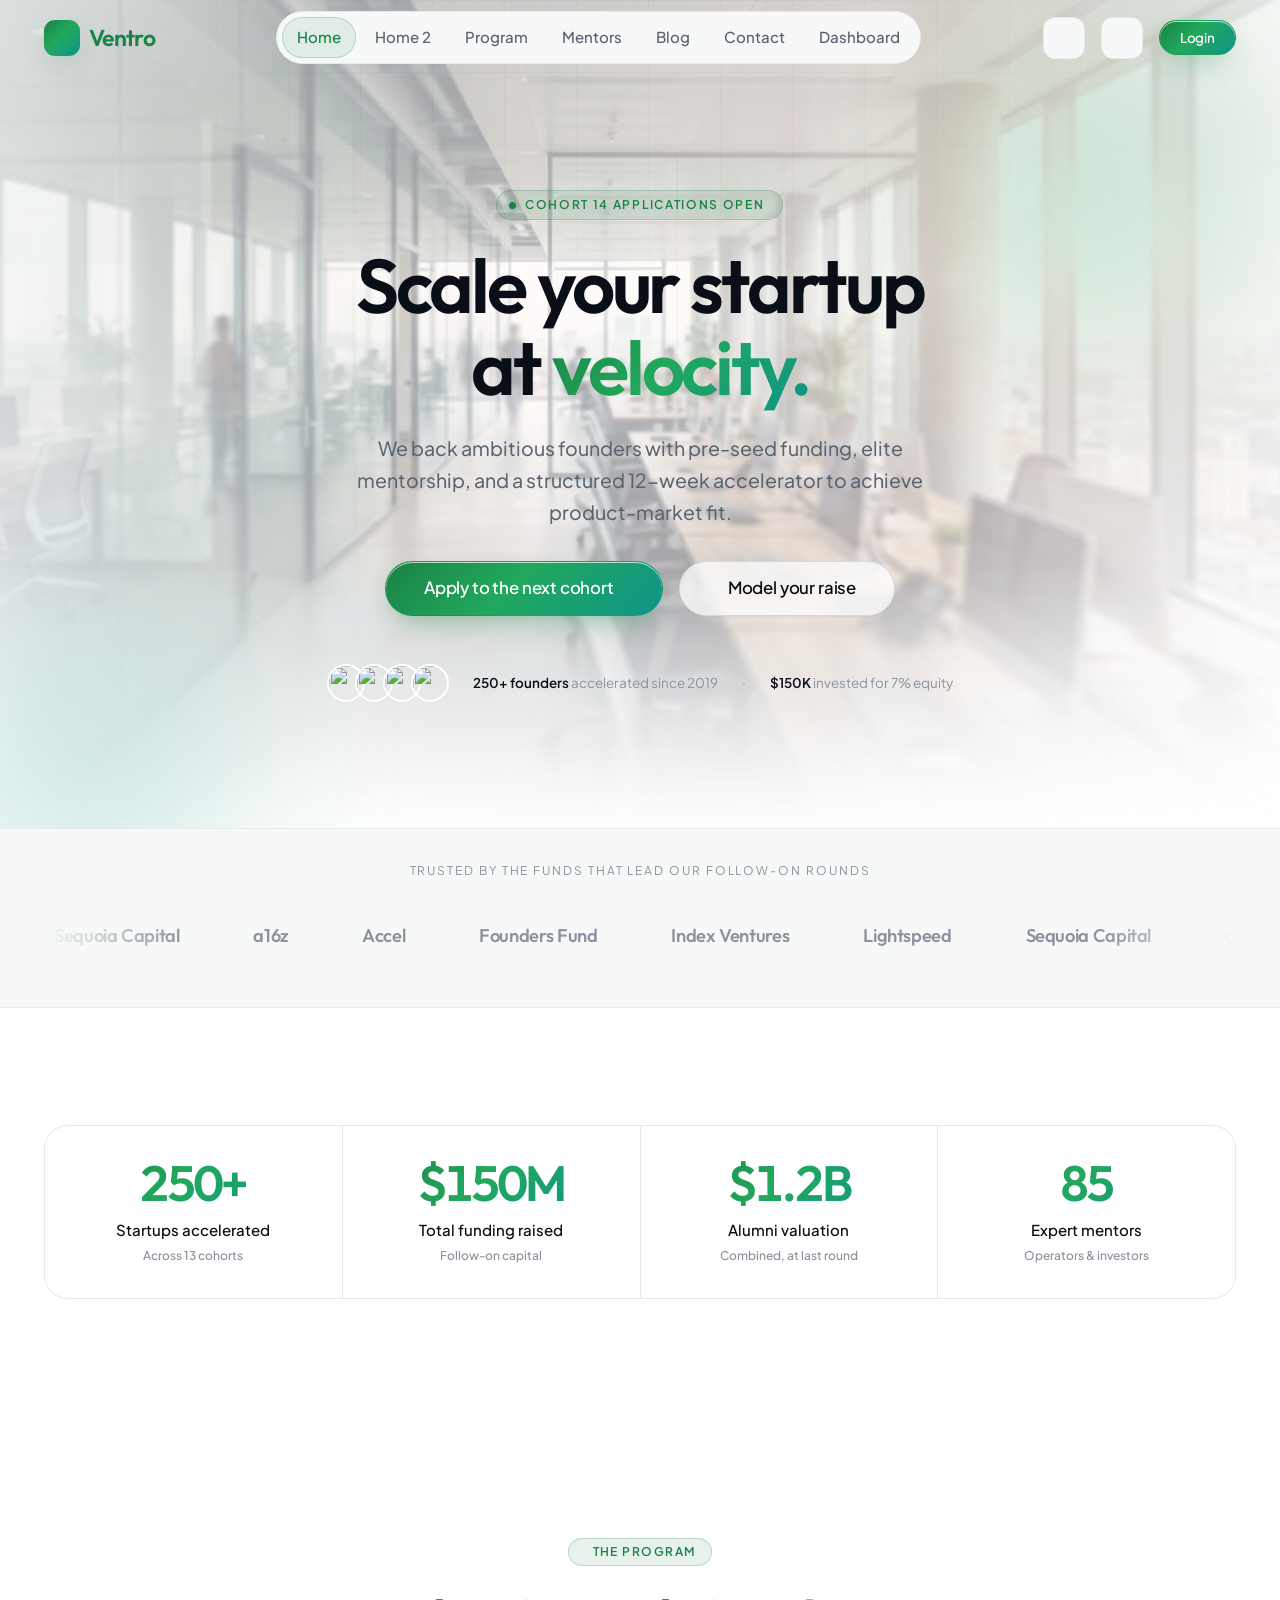
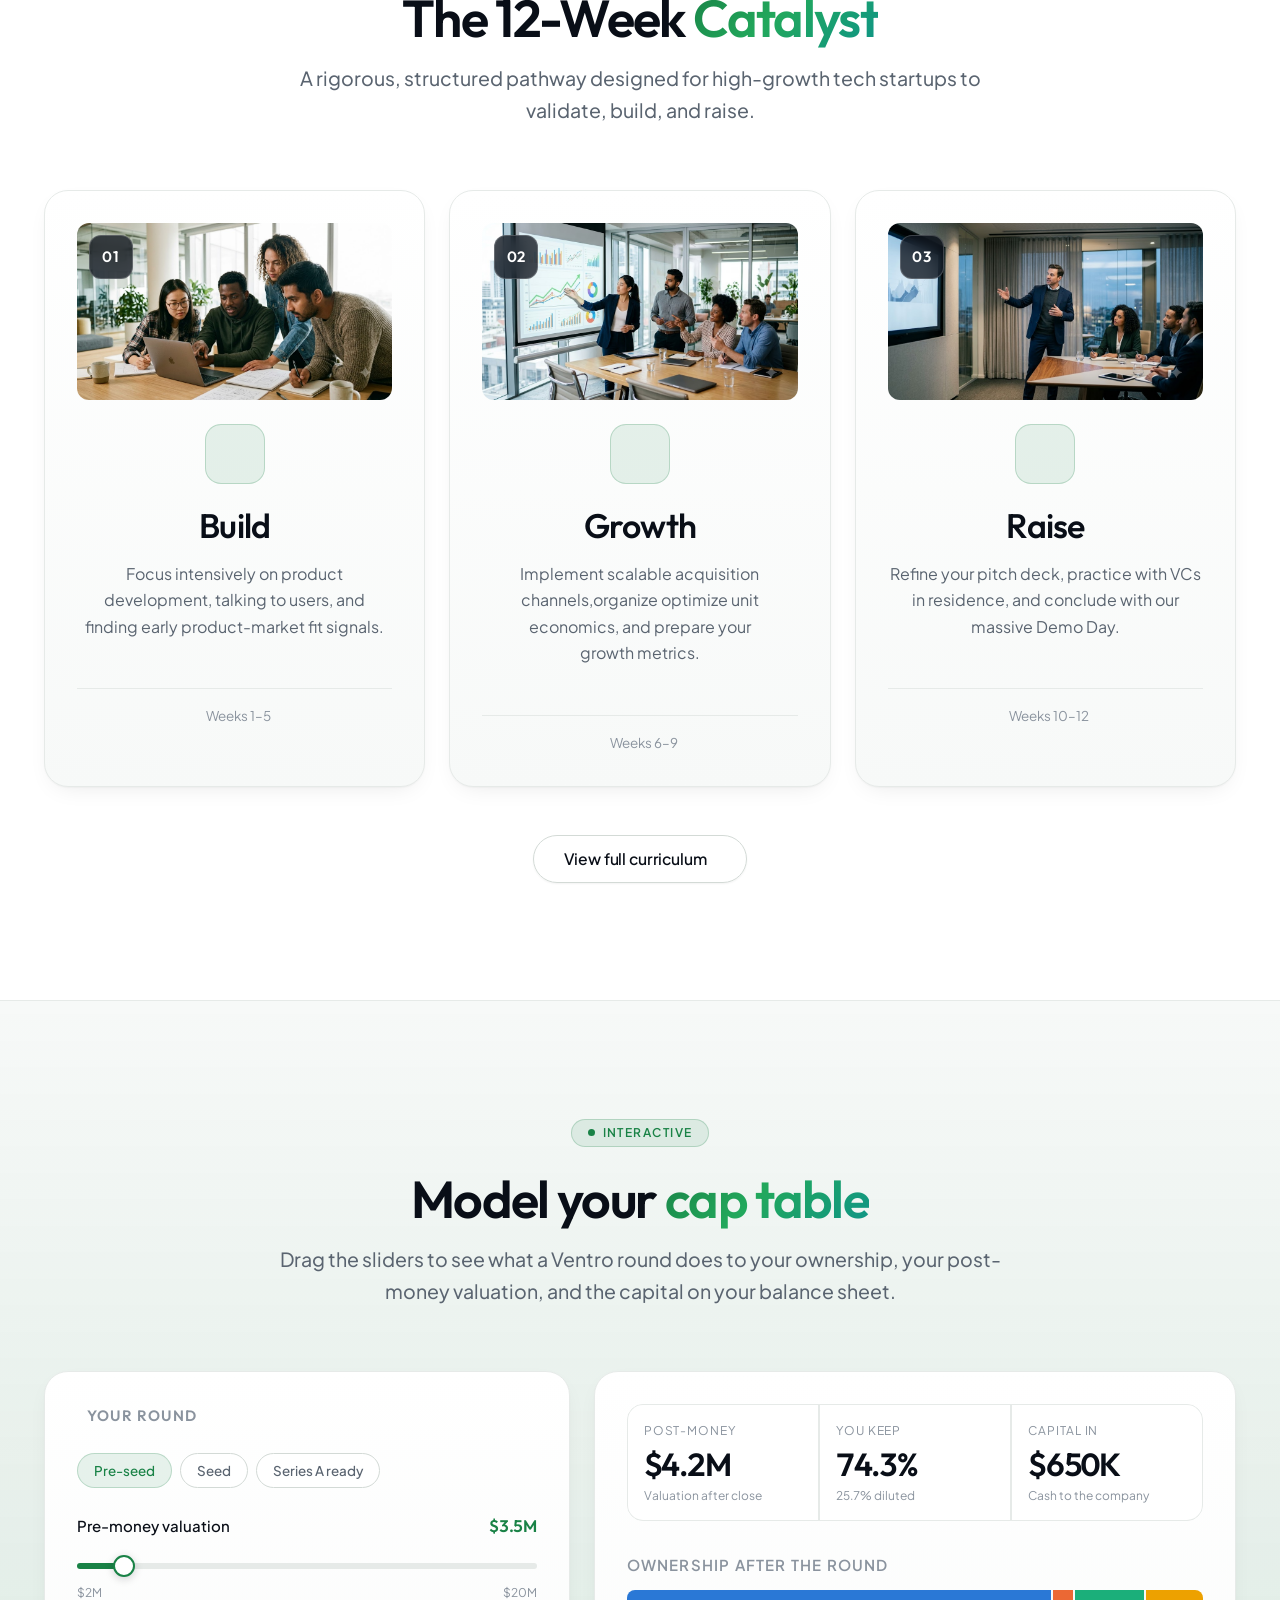
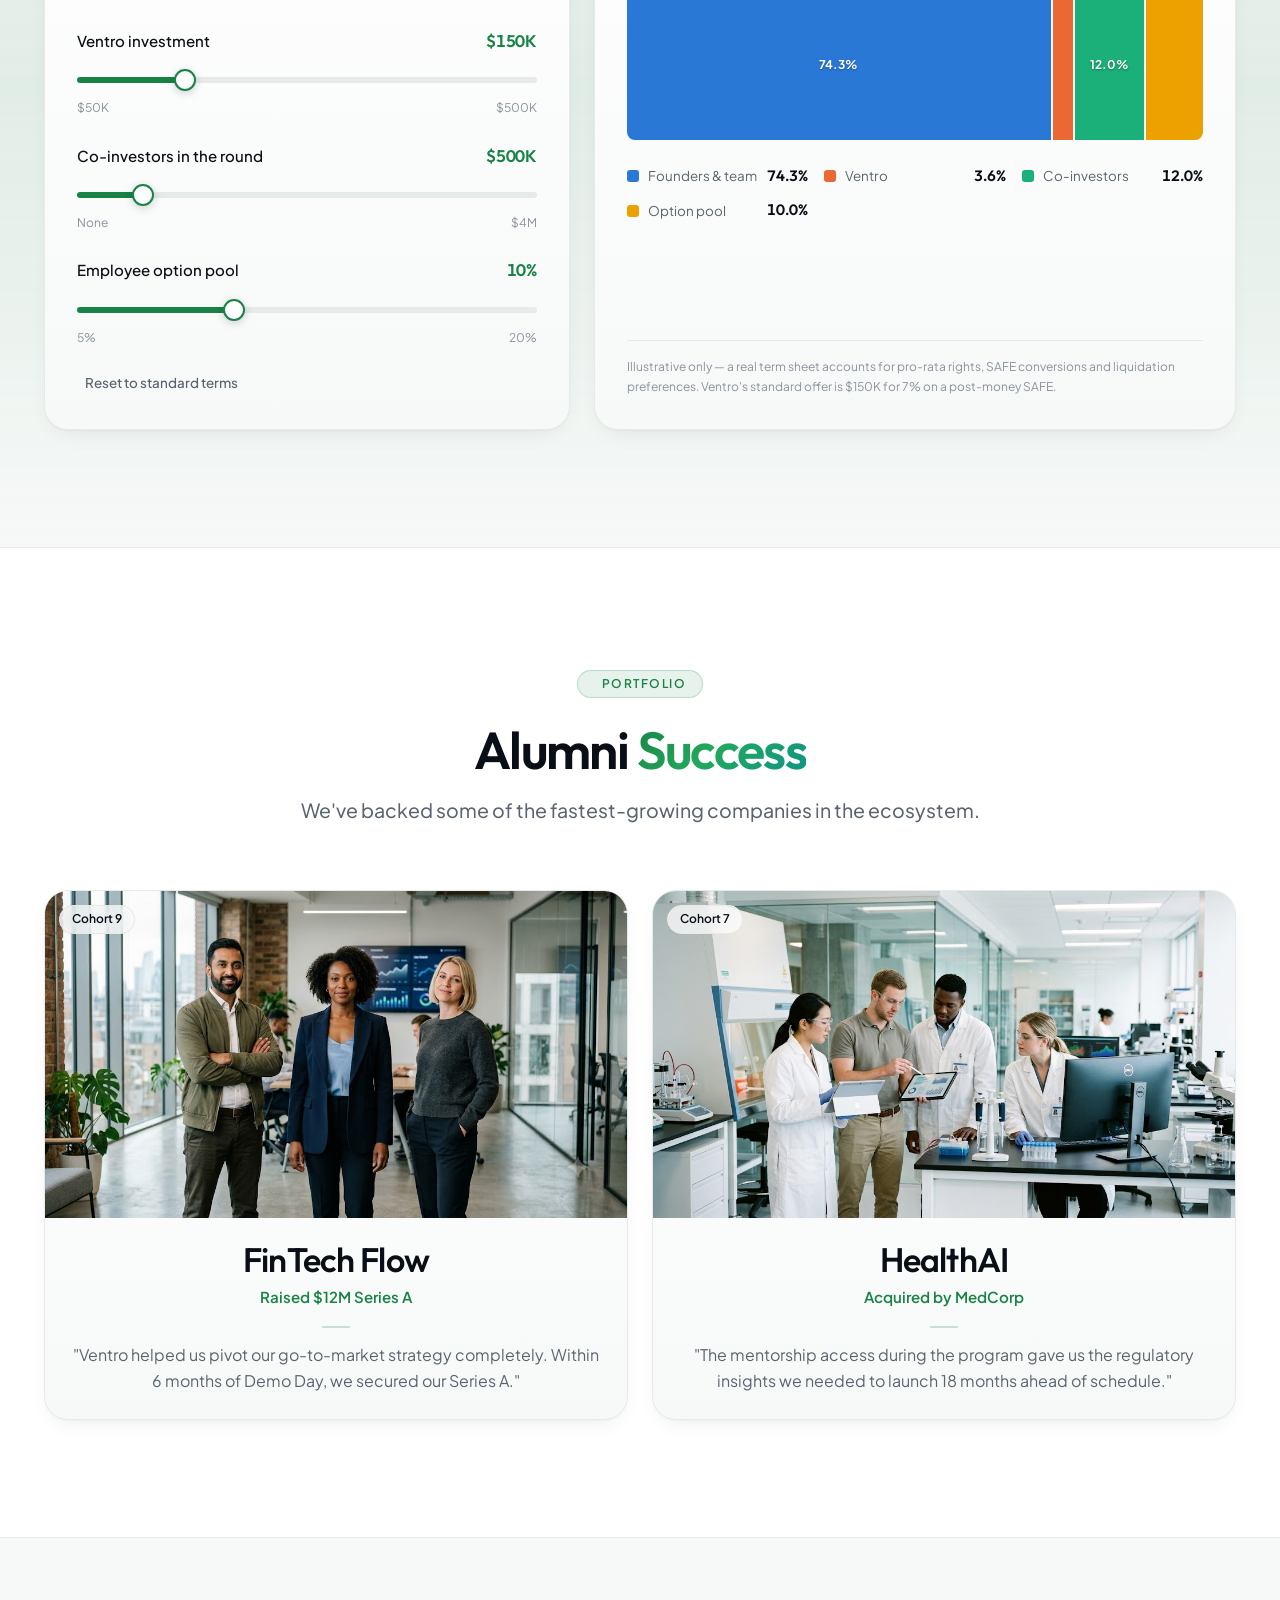
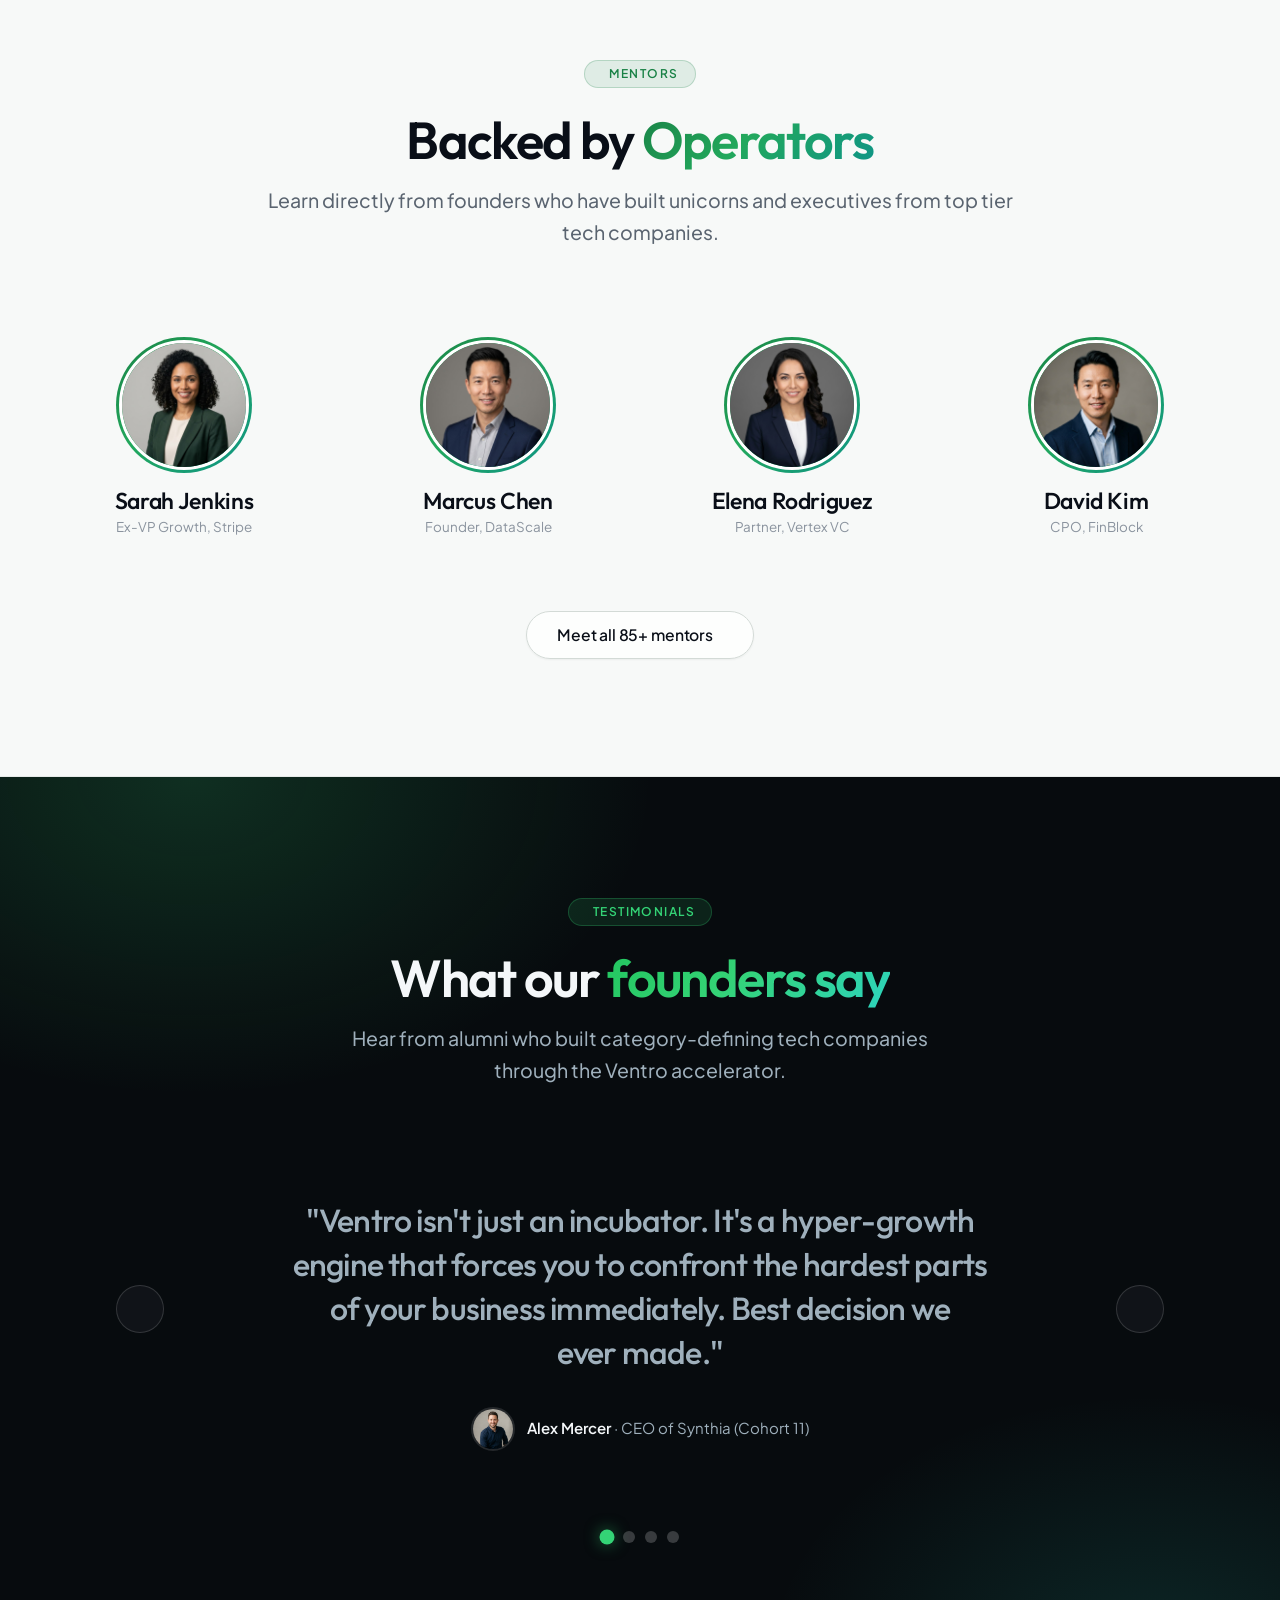
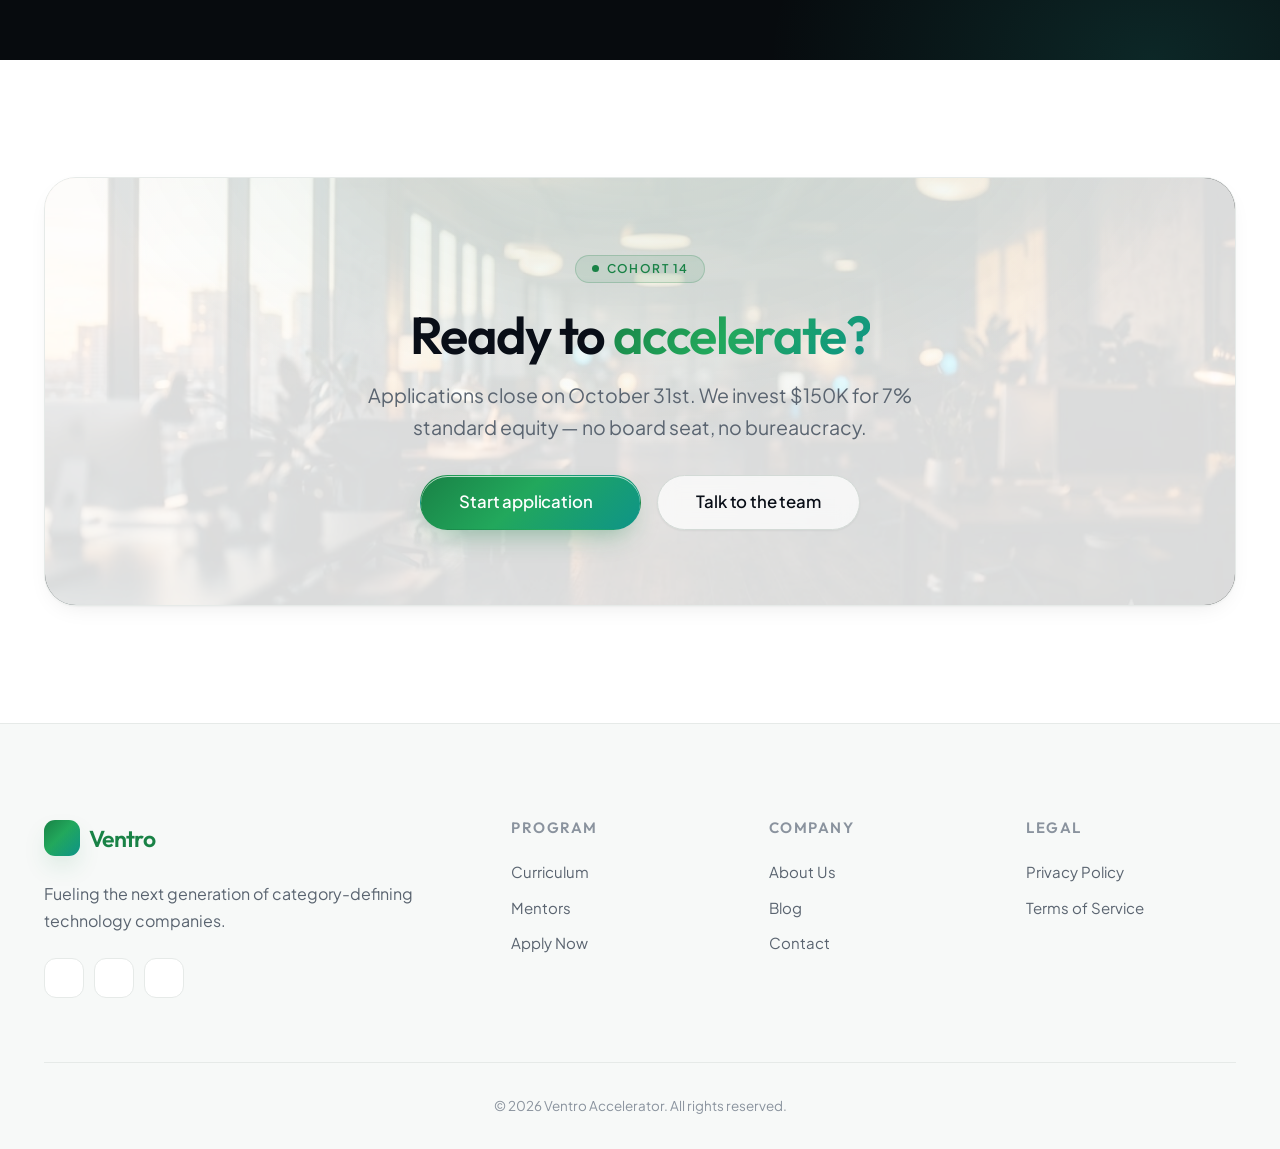
==== commit 024492c2: "1doc" ====
--- a/index.html
+++ b/index.html
@@ -208,7 +208,8 @@
             </div>
             <i class="ph-fill ph-users-three card-icon"></i>
             <h3>Growth</h3>
-            <p>Implement scalable acquisition channels, optimize unit economics, and prepare your growth metrics.</p>
+            <p>Implement scalable acquisition channels,organize optimize unit economics, and prepare your growth
+              metrics.</p>
             <div class="phase-meta"><i class="ph ph-calendar-blank"></i> Weeks 6&ndash;9</div>
           </div>
           <div class="card phase-card">
--- a/assets/css/style.css
+++ b/assets/css/style.css
@@ -808,11 +808,13 @@
   filter: saturate(1.08);
 }
 
+/* Sits directly under the Login button rather than at the foot of the drawer */
 .drawer-footer {
-  margin-top: auto;
   display: flex;
   gap: var(--space-2);
-  padding-top: var(--space-4);
+  margin-top: var(--space-3);
+  padding-top: var(--space-3);
+  border-top: 1px solid var(--surface-border);
 }
 
 .drawer-overlay {
@@ -1124,6 +1126,91 @@
   to   { transform: translateX(-50%); }
 }
 
+/* --- TICKER RAIL (home2) ---
+   A quieter take on the marquee: one hairline rail, a fixed label on the
+   left, and names that scroll past separated by small accent diamonds. */
+.ticker-band {
+  border-top: 1px solid var(--surface-border);
+  border-bottom: 1px solid var(--surface-border);
+  background: var(--surface-color);
+}
+
+.ticker-rail {
+  display: flex;
+  align-items: center;
+  gap: var(--space-4);
+  padding-top: 18px;
+  padding-bottom: 18px;
+}
+
+.ticker-label {
+  flex-shrink: 0;
+  padding-right: var(--space-4);
+  border-right: 1px solid var(--surface-border);
+  font-size: var(--size-micro);
+  font-weight: var(--weight-label);
+  letter-spacing: 0.18em;
+  text-transform: uppercase;
+  color: var(--color-accent);
+  white-space: nowrap;
+}
+
+.ticker {
+  position: relative;
+  flex: 1;
+  overflow: hidden;
+  -webkit-mask-image: linear-gradient(to right, #000 82%, transparent);
+  mask-image: linear-gradient(to right, #000 82%, transparent);
+}
+
+.ticker-track {
+  display: flex;
+  align-items: center;
+  width: max-content;
+  animation: marquee 46s linear infinite;
+}
+
+.ticker:hover .ticker-track { animation-play-state: paused; }
+
+.ticker-item {
+  font-family: var(--font-heading);
+  font-size: 1rem;
+  font-weight: 500;
+  letter-spacing: 0.04em;
+  color: var(--color-secondary);
+  white-space: nowrap;
+  transition: color 0.3s ease;
+}
+
+.ticker-item:hover { color: var(--color-primary); }
+
+/* diamond separator between names */
+.ticker-track .ticker-item::after {
+  content: '';
+  display: inline-block;
+  width: 5px;
+  height: 5px;
+  margin: 0 var(--space-4);
+  vertical-align: middle;
+  transform: rotate(45deg);
+  background: var(--color-accent);
+  opacity: 0.55;
+}
+
+@media (max-width: 640px) {
+  .ticker-rail {
+    flex-direction: column;
+    align-items: stretch;
+    gap: 12px;
+  }
+
+  .ticker-label {
+    padding-right: 0;
+    border-right: none;
+    text-align: center;
+  }
+}
+
 /* --- QUOTE BLOCK --- */
 .quote-panel {
   position: relative;
@@ -1794,7 +1881,8 @@
   }
 
   .animate-up { opacity: 1; transform: none; }
-  .marquee-track { animation: none; }
+  .marquee-track,
+  .ticker-track { animation: none; }
 }
 
 /* ==========================================================================
@@ -2095,6 +2183,28 @@
 @media (max-width: 900px) {
   .contact-grid { grid-template-columns: 1fr; }
 }
+
+/* Program benefit figures (program.html) */
+.benefit-stat {
+  text-align: center;
+  padding: var(--space-4) var(--space-3);
+  border: 1px solid var(--surface-border);
+  border-radius: var(--radius-lg);
+  background: var(--bg-color);
+  transition: transform 0.3s var(--ease-out), border-color 0.3s ease, box-shadow 0.3s ease;
+}
+
+.benefit-stat:hover {
+  transform: translateY(-4px);
+  border-color: var(--color-accent);
+  box-shadow: var(--shadow-accent);
+}
+
+.benefit-stat h3 {
+  transition: transform 0.3s var(--ease-out);
+}
+
+.benefit-stat:hover h3 { transform: scale(1.06); }
 
 /* Icon benefit tiles (mentors.html) */
 .benefit-tile {
